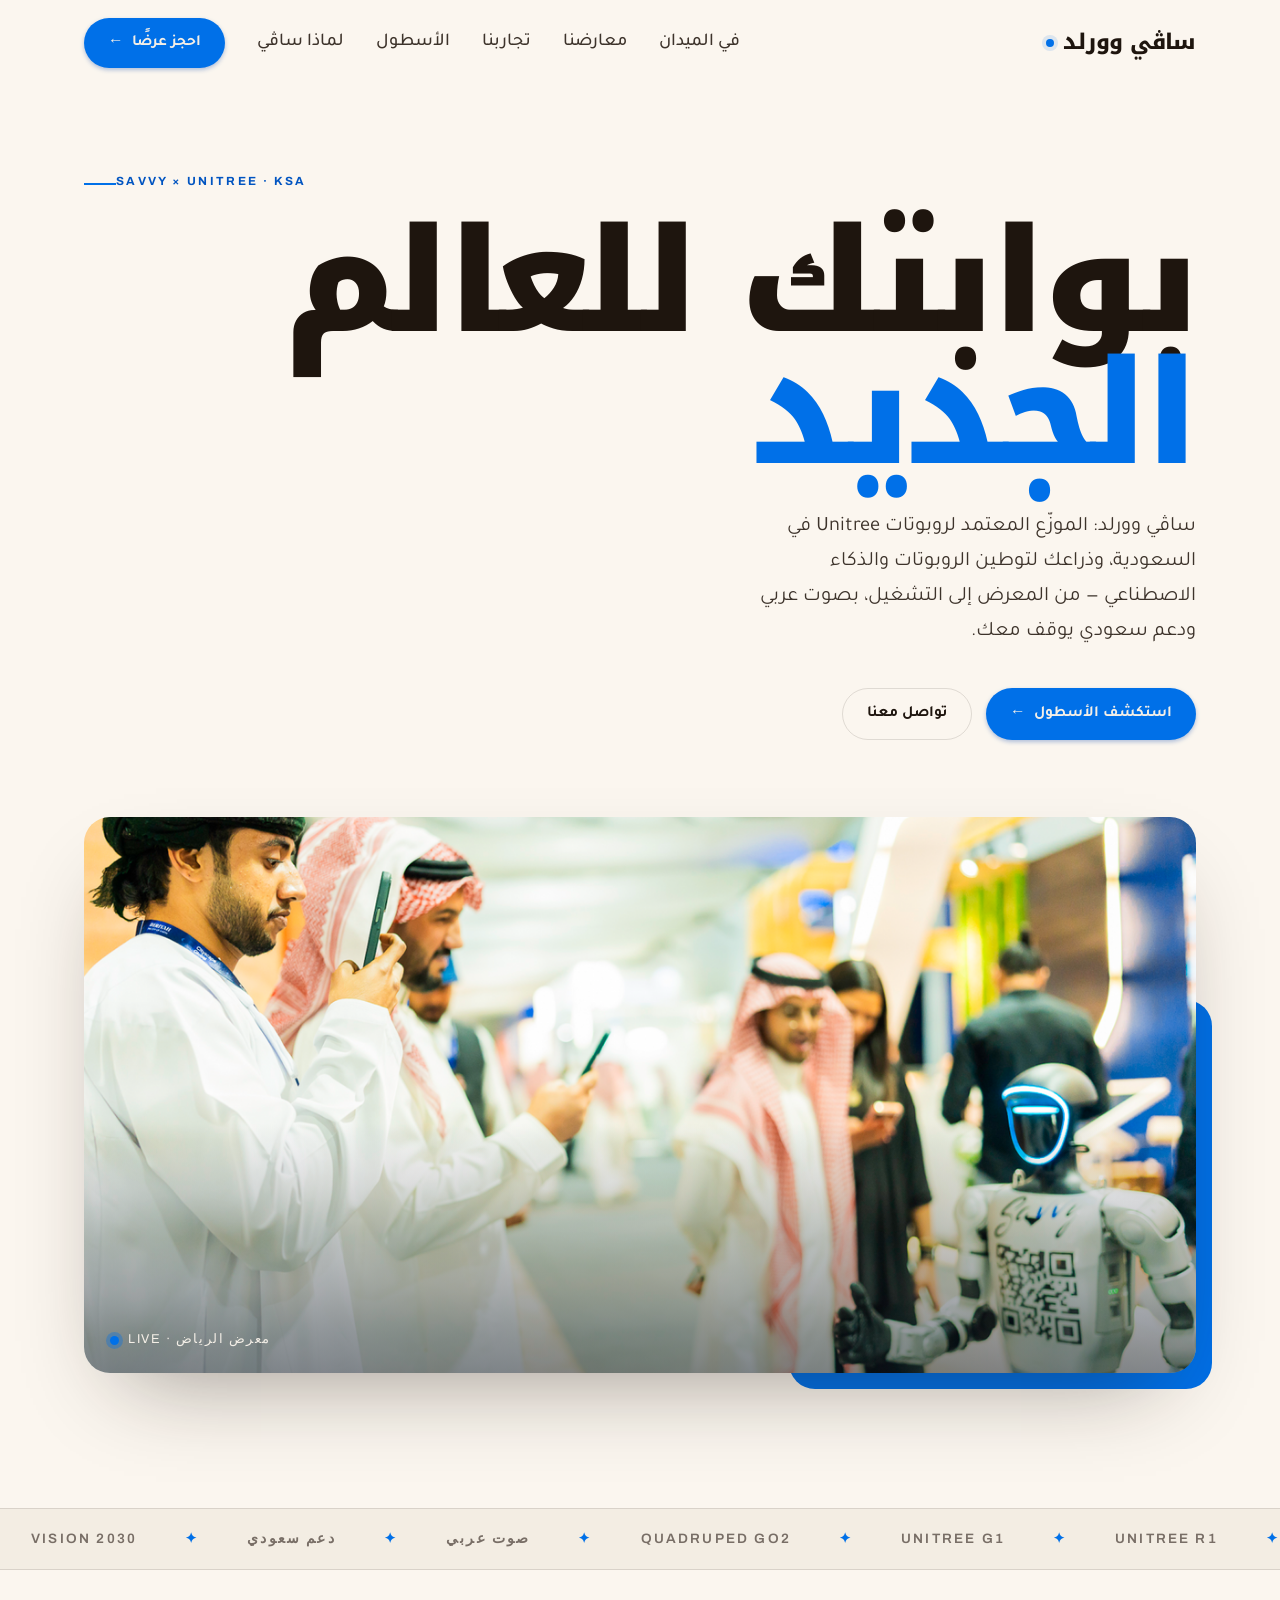
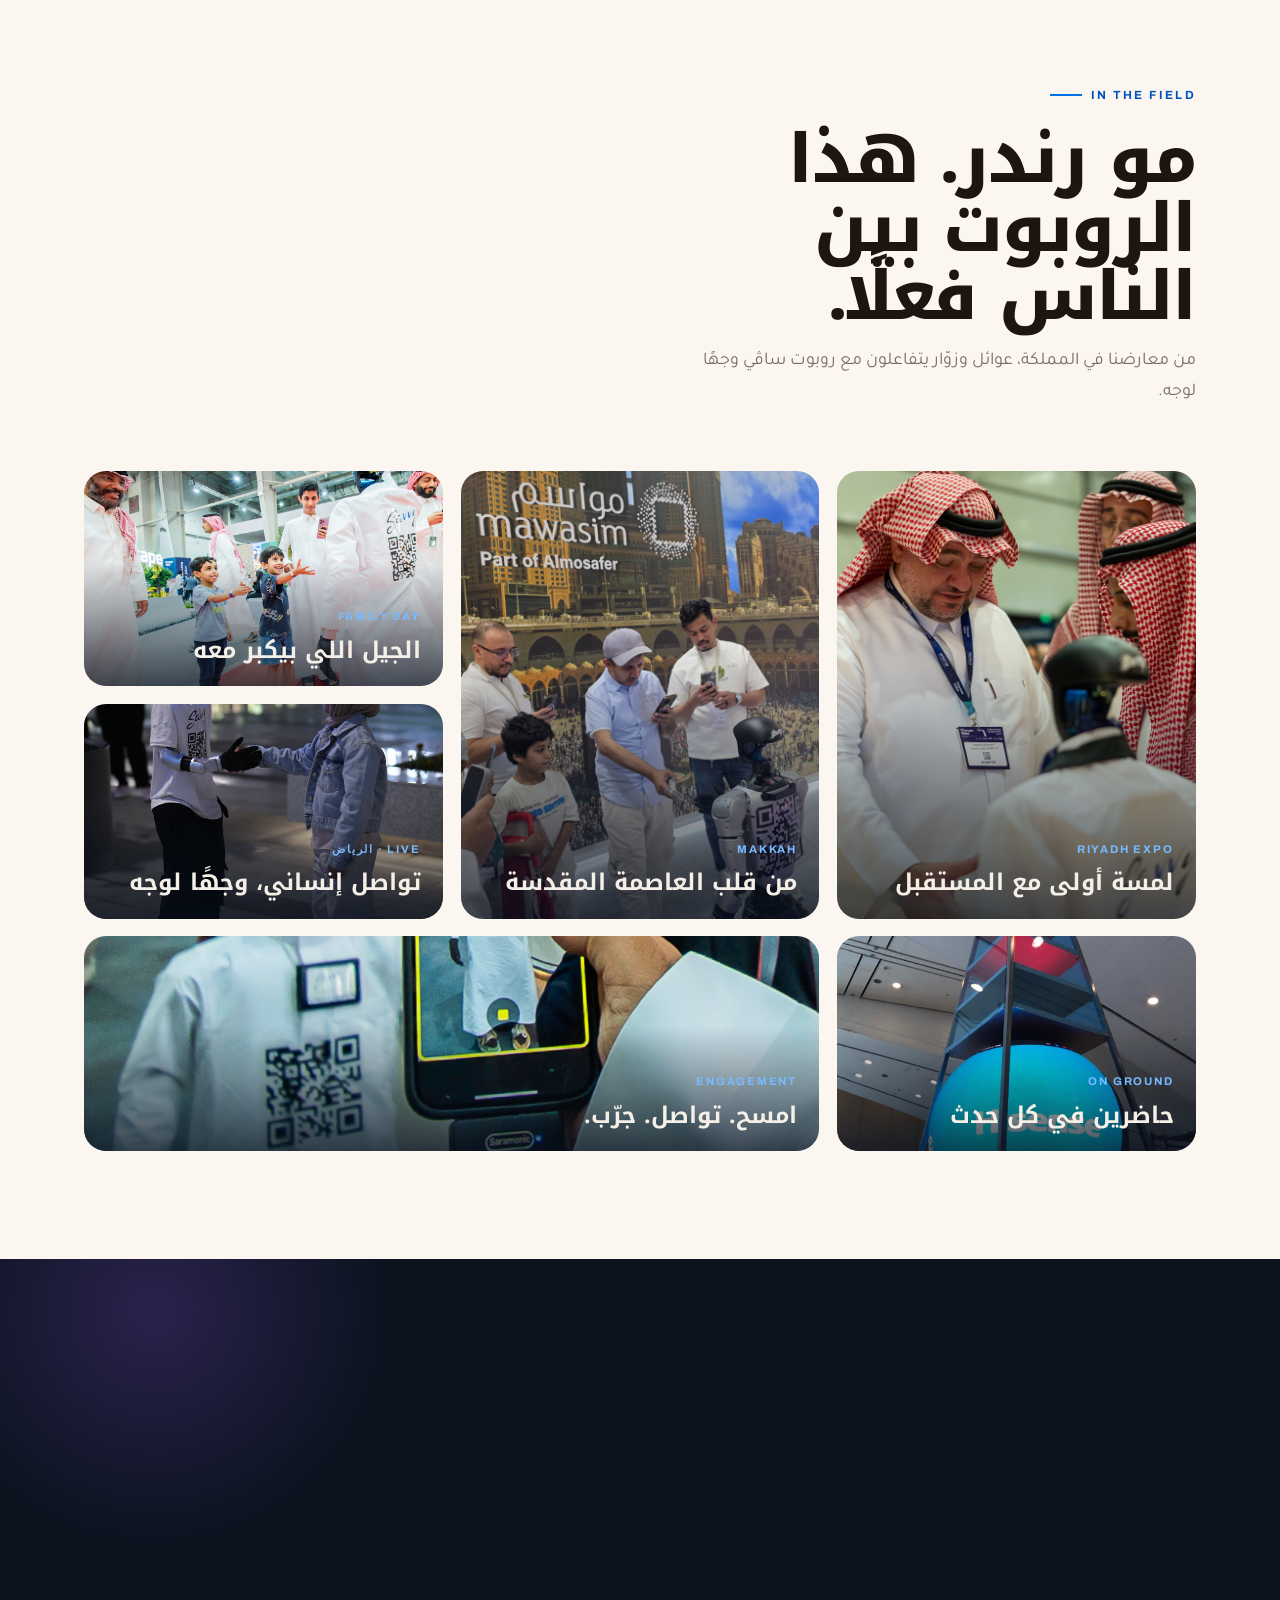
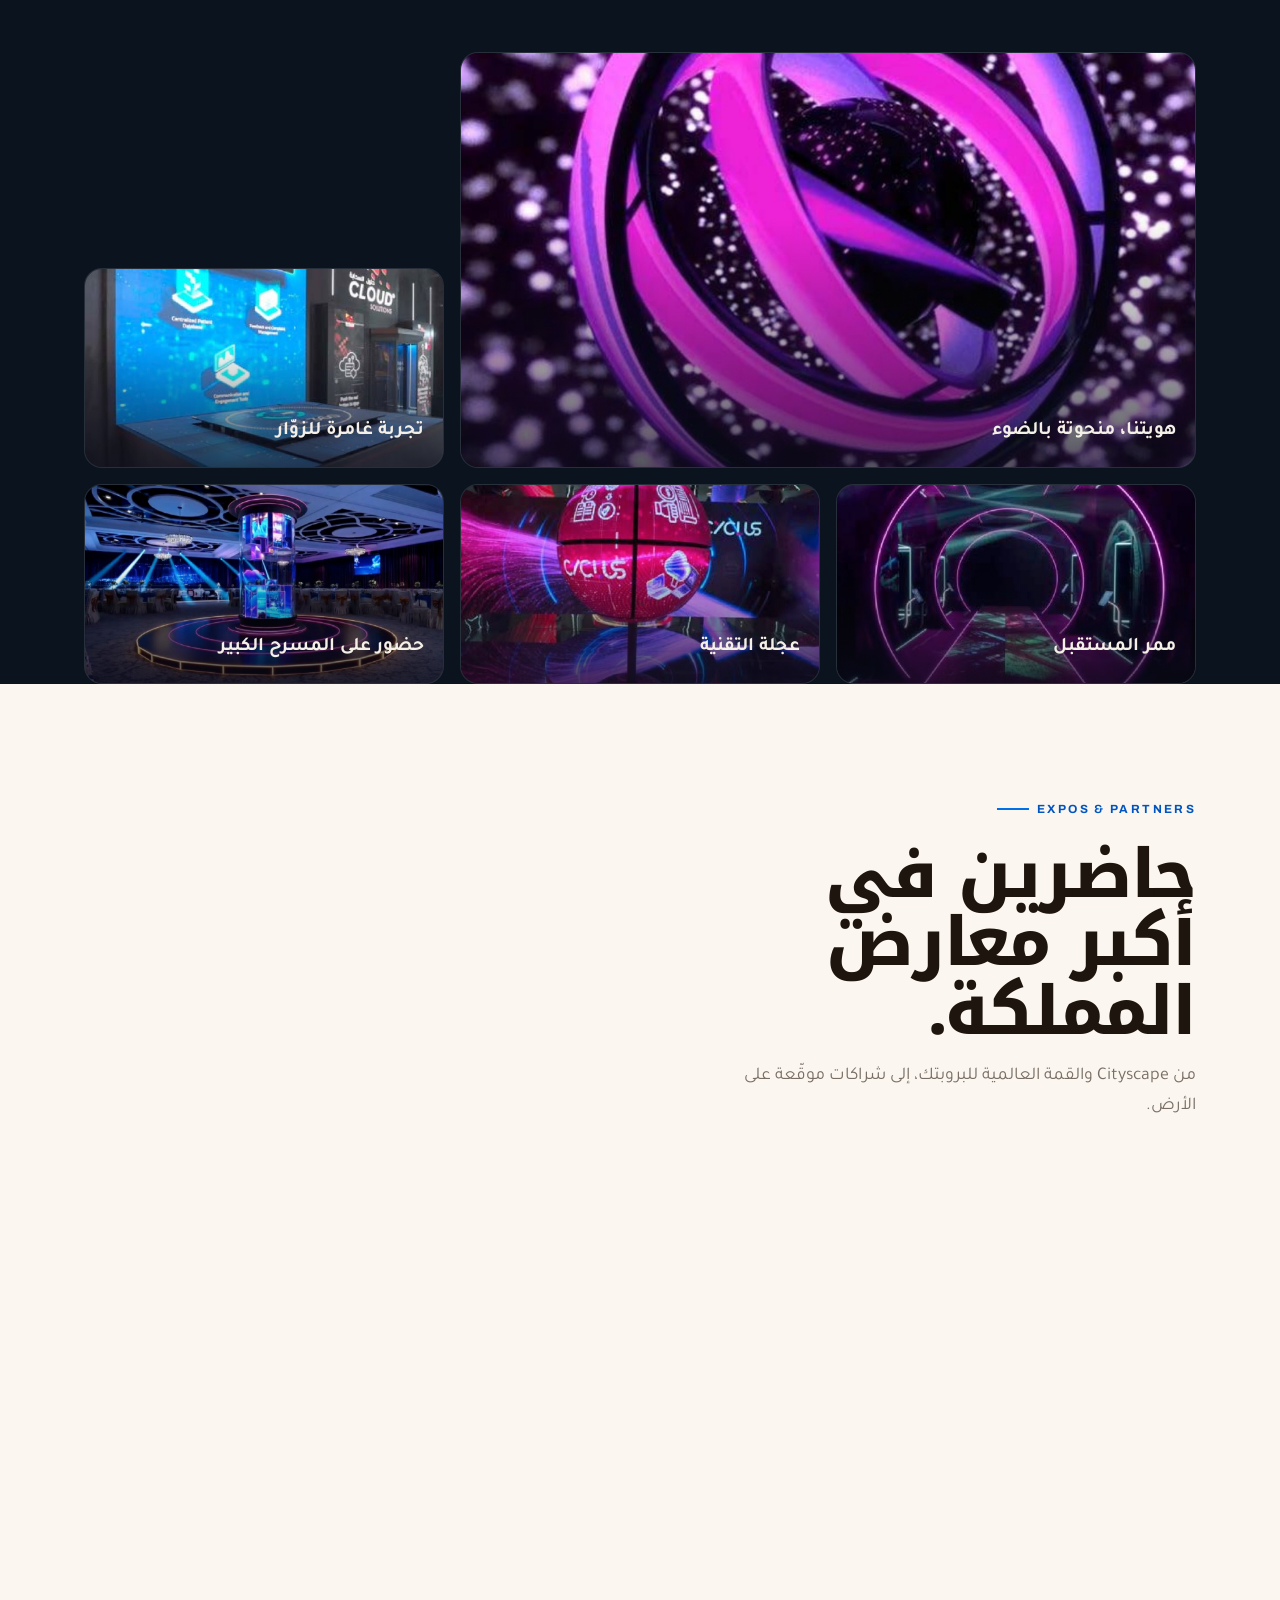
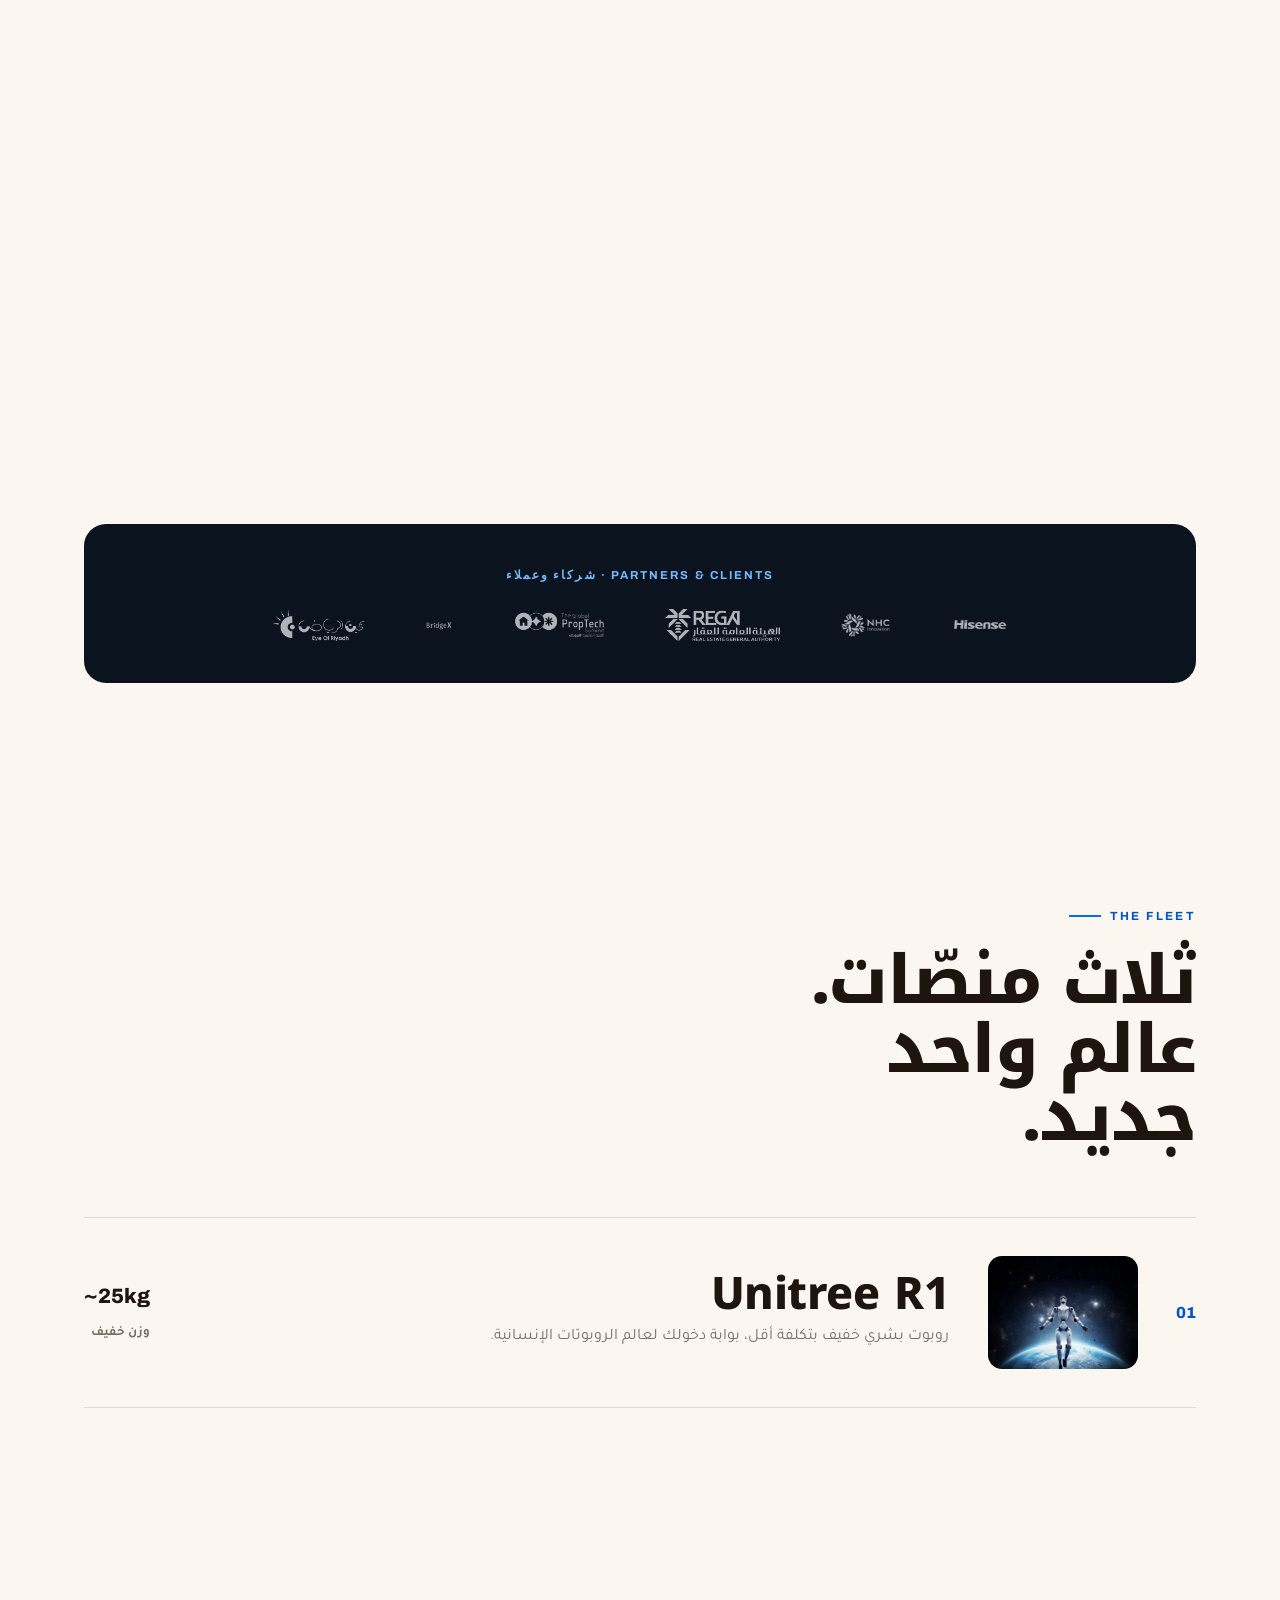
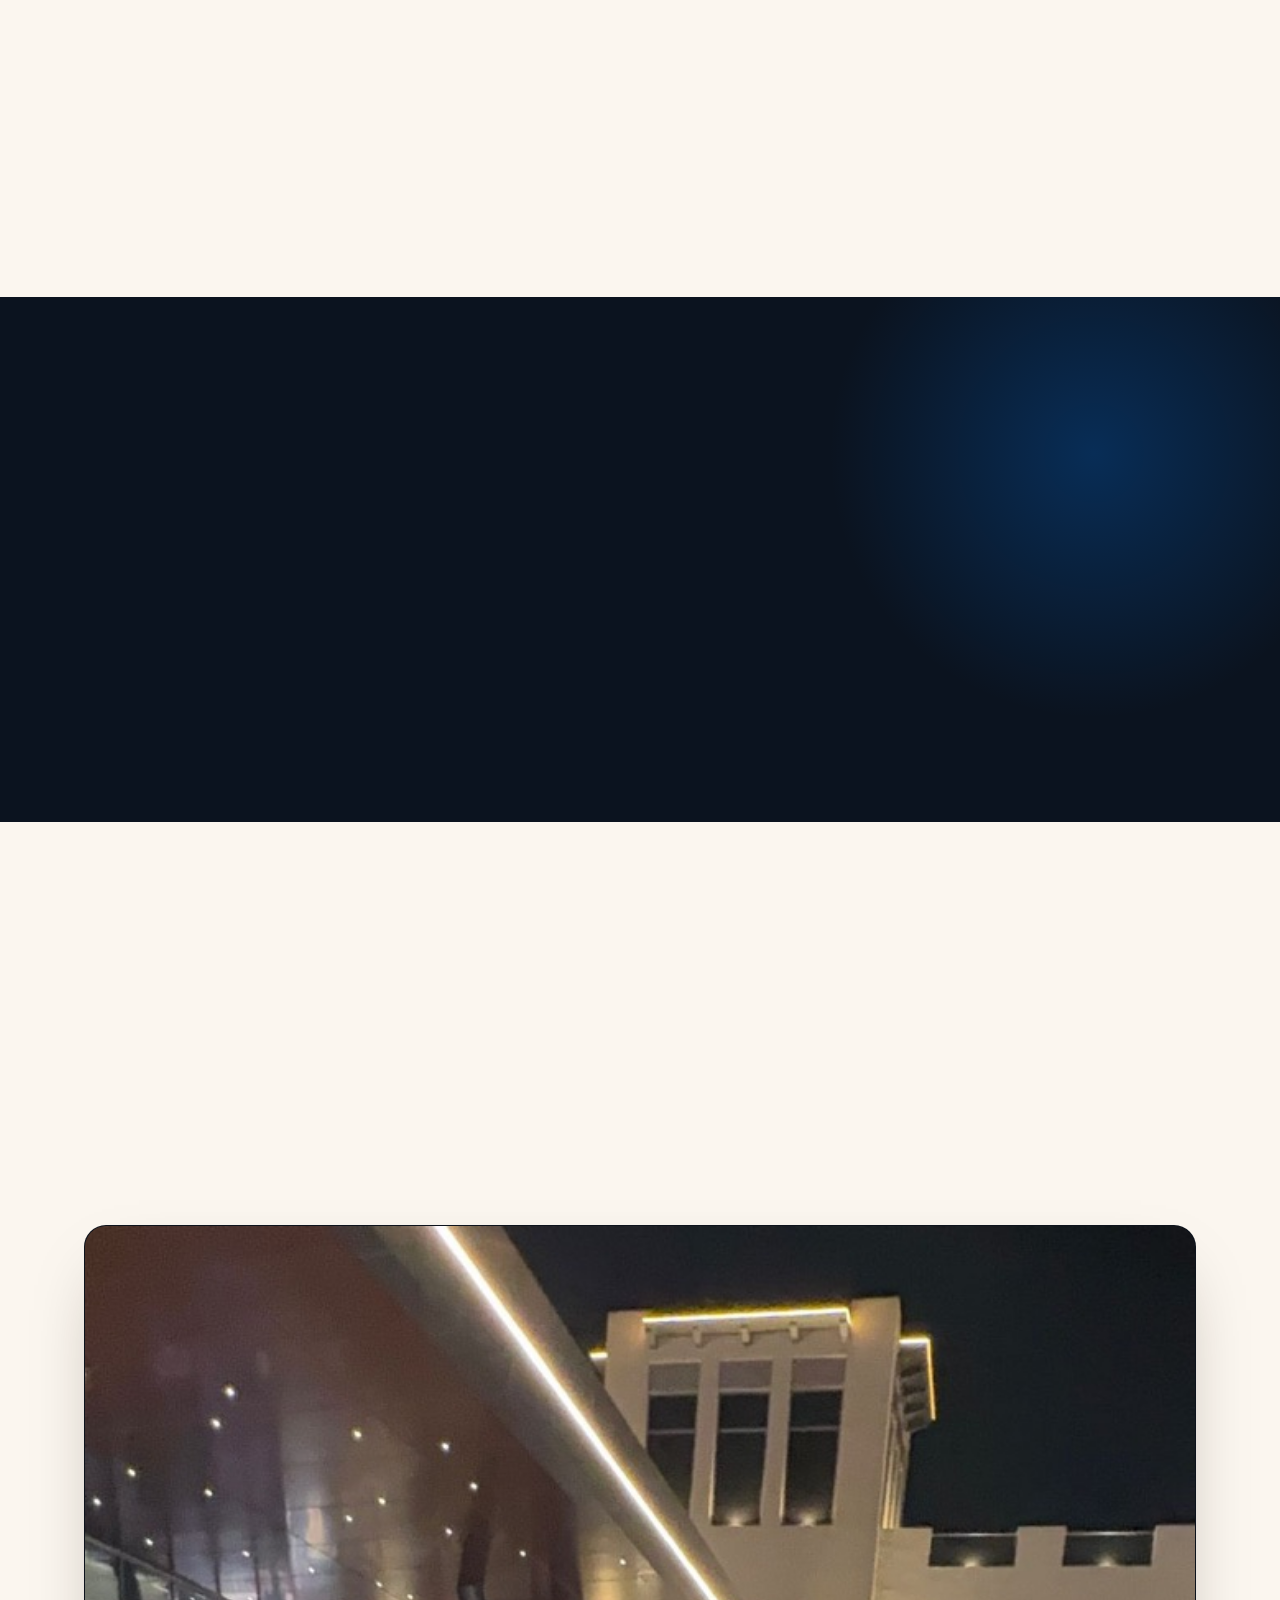
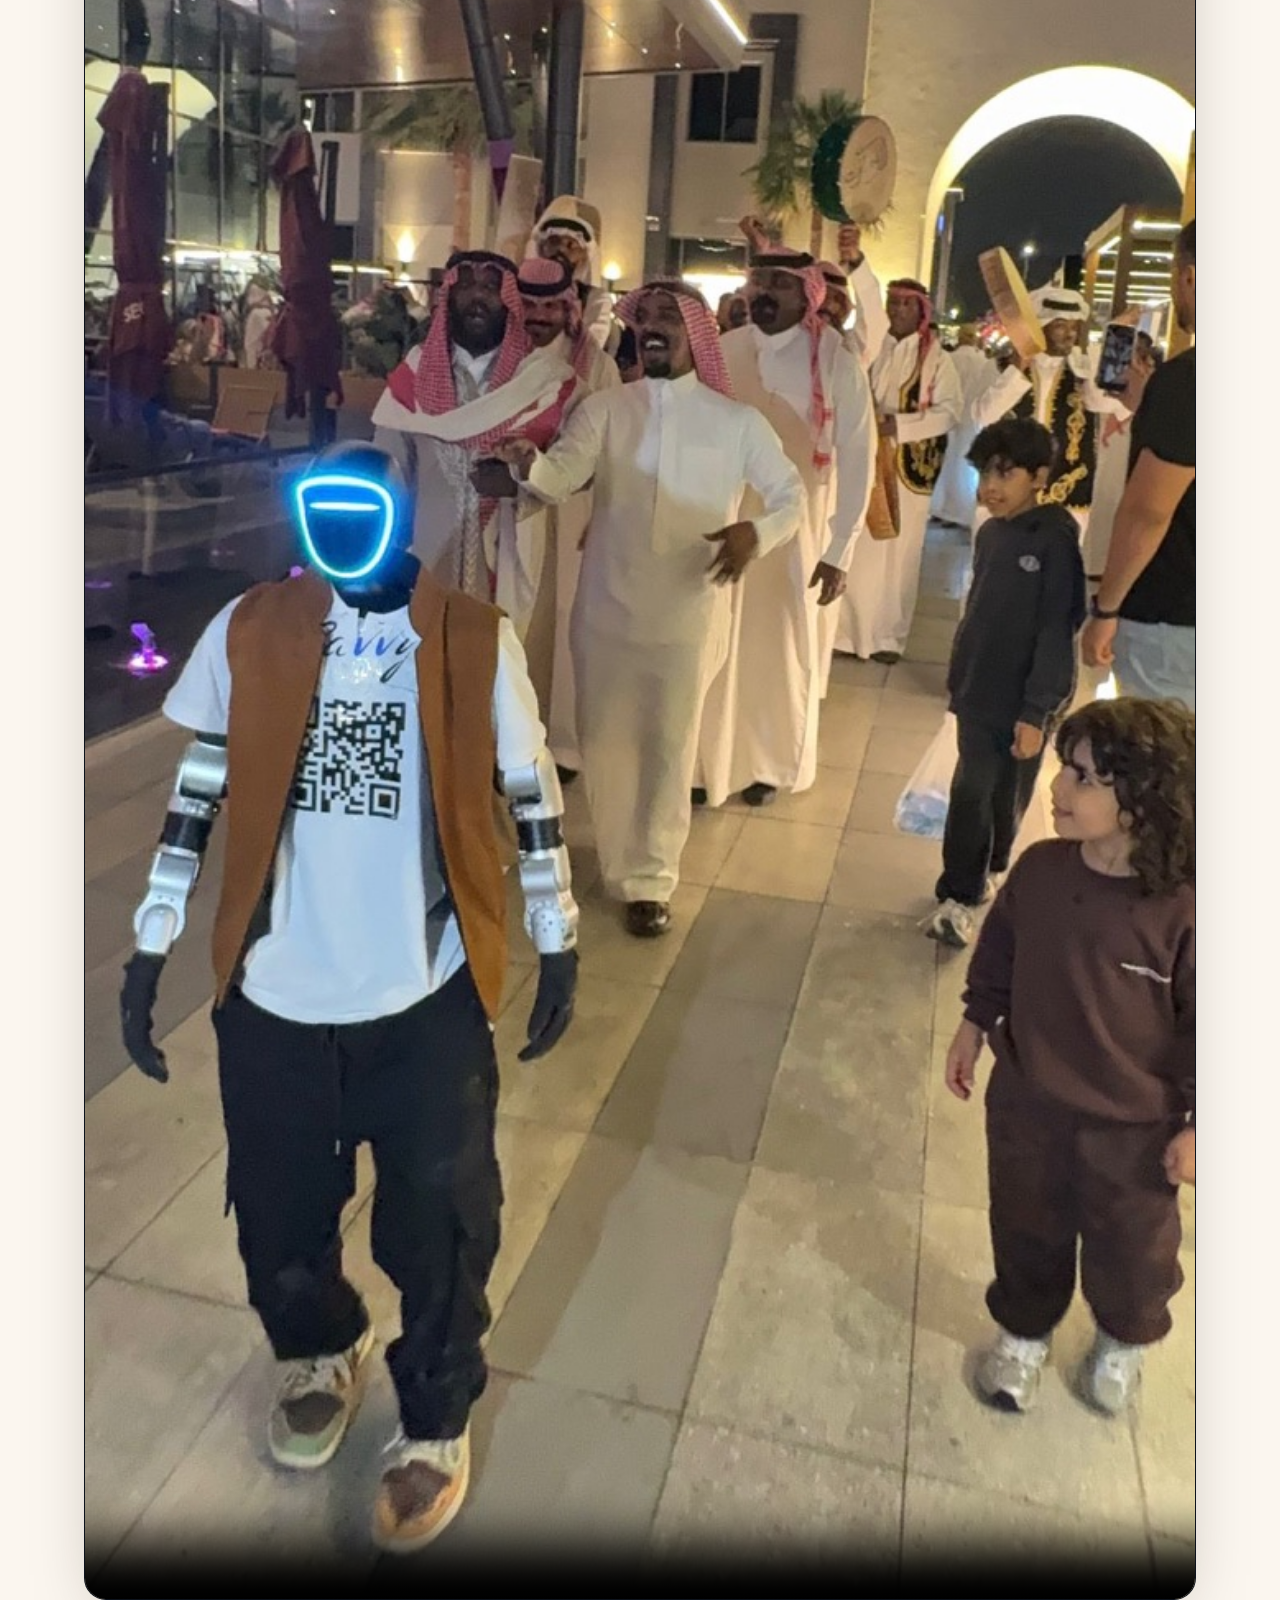
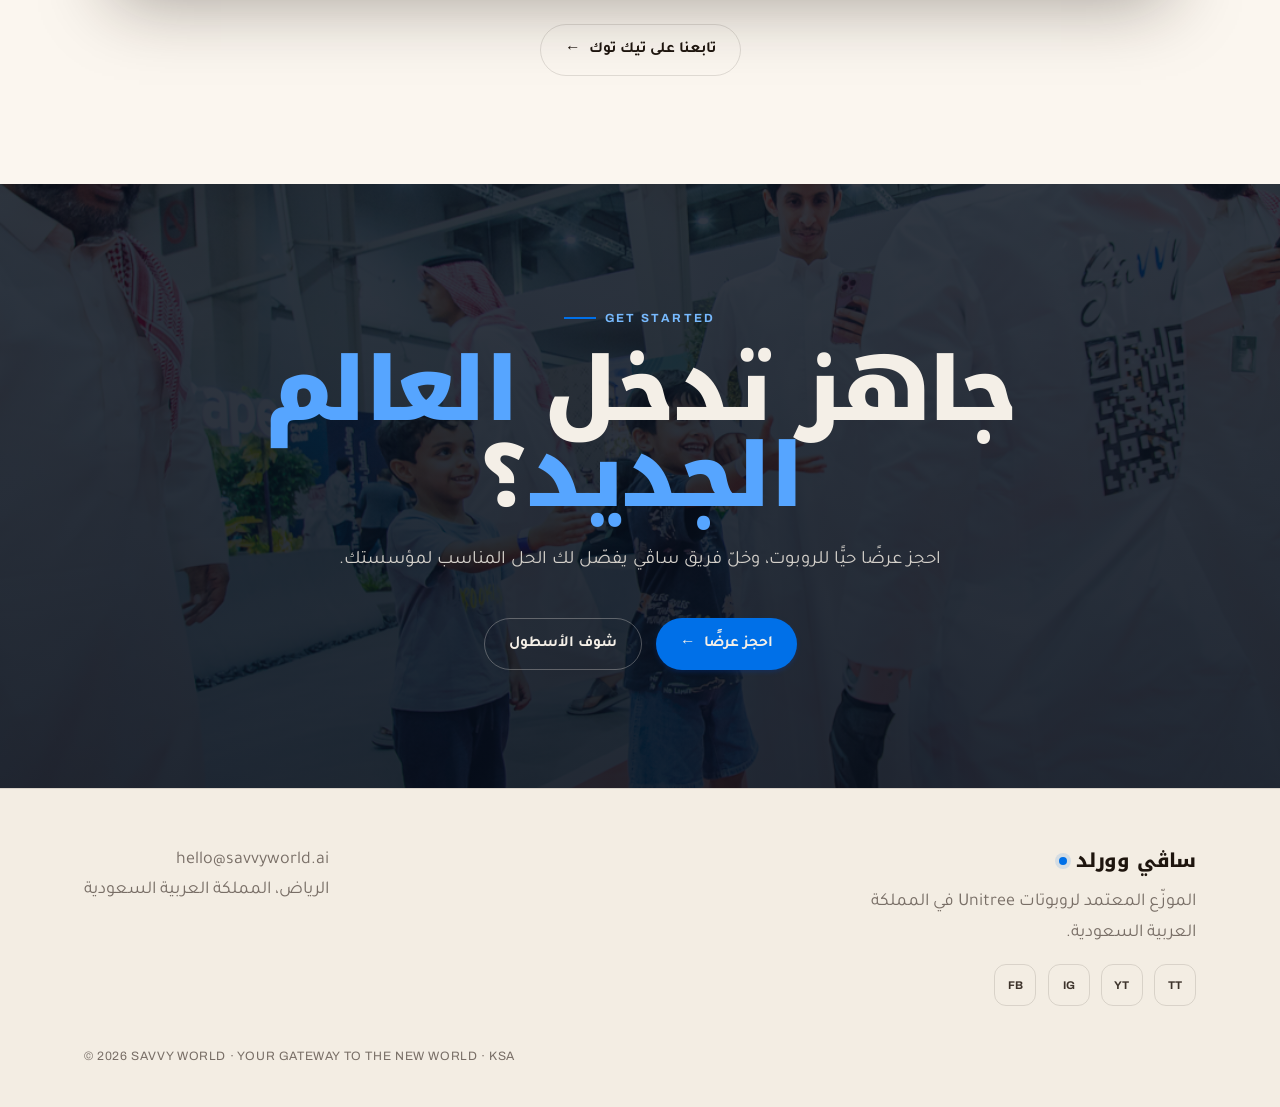
==== index.html @ f01c0e2d "Savvy World — bilingual robotics landing (real KSA event media, partners, promo)" ====
<!DOCTYPE html>
<html lang="ar" dir="rtl">
<head>
<meta charset="UTF-8" />
<meta name="viewport" content="width=device-width, initial-scale=1.0" />
<title>ساڤي وورلد · بوابتك للعالم الجديد</title>
<meta name="description" content="ساڤي وورلد، الموزّع المعتمد لروبوتات Unitree في السعودية. روبوتات وذكاء اصطناعي مسؤول، بدعم محلي سعودي." />
<link rel="preconnect" href="https://fonts.googleapis.com" />
<link rel="preconnect" href="https://fonts.gstatic.com" crossorigin />
<link href="https://fonts.googleapis.com/css2?family=Noto+Kufi+Arabic:wght@400;600;700;800;900&family=Tajawal:wght@300;400;500;700&family=Archivo:wght@500;600;700;800;900&display=swap" rel="stylesheet" />
<style>
  :root {
    /* warm cream canvas, electric-blue accent pulled from the real Savvy robot face + logo */
    --canvas:    oklch(0.975 0.011 80);
    --surface:   oklch(0.948 0.015 80);
    --surface-2: oklch(0.918 0.018 78);
    --ink:       oklch(0.205 0.020 60);
    --charcoal:  oklch(0.330 0.020 60);
    --ash:       oklch(0.545 0.018 62);
    --line:      oklch(0.205 0.020 60 / 0.12);

    --blue:      oklch(0.560 0.205 255);
    --blue-deep: oklch(0.470 0.190 256);
    --blue-soft: oklch(0.560 0.205 255 / 0.12);

    --night:     oklch(0.185 0.028 258);
    --night-2:   oklch(0.235 0.032 258);
    --cream:     oklch(0.955 0.012 80);

    --ease-expo:  cubic-bezier(0.16, 1, 0.3, 1);
    --ease-quart: cubic-bezier(0.25, 1, 0.5, 1);

    --maxw: 1240px;
    --pad: clamp(1.25rem, 5vw, 4.5rem);
  }

  *, *::before, *::after { box-sizing: border-box; margin: 0; padding: 0; }
  html { scroll-behavior: smooth; -webkit-text-size-adjust: 100%; }
  body {
    font-family: "Tajawal", system-ui, sans-serif;
    background: var(--canvas); color: var(--ink);
    line-height: 1.7; font-weight: 400;
    font-size: clamp(1rem, 0.5vw + 0.92rem, 1.13rem);
    overflow-x: hidden; -webkit-font-smoothing: antialiased;
  }
  ::selection { background: var(--blue); color: var(--cream); }
  a { color: inherit; text-decoration: none; }
  img { display: block; max-width: 100%; }
  .wrap { max-width: var(--maxw); margin-inline: auto; padding-inline: var(--pad); }

  h1, h2, h3, h4, .display { font-family: "Noto Kufi Arabic", sans-serif; }

  .kicker {
    font-family: "Archivo", sans-serif; direction: ltr;
    font-size: 0.74rem; font-weight: 700; letter-spacing: 0.2em;
    text-transform: uppercase; color: var(--blue-deep);
    display: inline-flex; align-items: center; gap: 0.7em;
  }
  .kicker::before { content: ""; width: 2rem; height: 2px; background: var(--blue); display: inline-block; }

  /* ---------- NAV ---------- */
  header { position: fixed; inset-block-start: 0; inset-inline: 0; z-index: 60;
    transition: background .4s var(--ease-quart), border-color .4s, backdrop-filter .4s; border-block-end: 1px solid transparent; }
  header.scrolled { background: oklch(0.975 0.011 80 / 0.85); backdrop-filter: blur(16px) saturate(1.5); border-block-end: 1px solid var(--line); }
  nav { max-width: var(--maxw); margin-inline: auto; padding: 1.1rem var(--pad);
    display: flex; align-items: center; justify-content: space-between; gap: 2rem; }
  .brand { display: flex; align-items: center; gap: 0.55rem; font-family: "Noto Kufi Arabic"; font-weight: 800; font-size: 1.35rem; letter-spacing: -0.01em; }
  .brand .dot { width: 0.5rem; height: 0.5rem; border-radius: 50%; background: var(--blue); display: inline-block; box-shadow: 0 0 0 4px var(--blue-soft); }
  .nav-links { display: flex; gap: 2rem; align-items: center; }
  .nav-links a:not(.btn) { font-weight: 500; color: var(--charcoal); position: relative; }
  .nav-links a:not(.btn)::after { content: ""; position: absolute; inset-block-end: -5px; inset-inline-start: 0; width: 100%; height: 2px; background: var(--blue); transform: scaleX(0); transform-origin: inline-end; transition: transform .35s var(--ease-expo); }
  .nav-links a:not(.btn):hover { color: var(--ink); }
  .nav-links a:not(.btn):hover::after { transform: scaleX(1); transform-origin: inline-start; }
  @media (max-width: 780px) { .nav-links a:not(.btn) { display: none; } }

  .btn { font-family: "Tajawal"; font-weight: 700; font-size: 0.97rem; padding: 0.75rem 1.5rem; border-radius: 100px;
    border: none; cursor: pointer; display: inline-flex; align-items: center; gap: 0.5rem;
    transition: transform .3s var(--ease-expo), box-shadow .3s var(--ease-expo), background .3s; will-change: transform; }
  .btn-primary { background: var(--blue); color: var(--cream); box-shadow: 0 2px 4px oklch(0.4 0.19 256 / .3); }
  .btn-primary:hover { transform: translateY(-2px); box-shadow: 0 12px 30px -8px oklch(0.5 0.2 256 / .55); background: var(--blue-deep); }
  .btn-ghost { background: transparent; color: var(--ink); border: 1.5px solid var(--line); }
  .btn-ghost:hover { transform: translateY(-2px); border-color: var(--ink); }
  .btn .arr { transition: transform .3s var(--ease-expo); }
  .btn:hover .arr { transform: translateX(-4px); }

  /* ---------- HERO ---------- */
  .hero { padding-block: clamp(8.5rem, 19vh, 13rem) clamp(2rem, 5vh, 4rem); }
  .hero .ey { display: block; margin-block-end: 1.6rem; }
  h1.display { font-weight: 900; font-size: clamp(3rem, 12vw, 9rem); line-height: 0.92; letter-spacing: -0.03em; color: var(--ink); }
  h1.display .accent { color: var(--blue); }
  .hero .lead { font-size: clamp(1.1rem, 1.6vw, 1.4rem); color: var(--charcoal); max-width: 42ch; margin-block-start: 1.8rem; font-weight: 400; }
  .hero-cta { display: flex; gap: 0.9rem; margin-block-start: 2.4rem; flex-wrap: wrap; }

  /* full-bleed hero photo with bold offset frame */
  .hero-shot { margin-block-start: clamp(2.5rem, 6vw, 5rem); position: relative; }
  .hero-shot .frame { position: relative; border-radius: 26px; overflow: hidden; box-shadow: 0 40px 90px -40px oklch(0.2 0.02 60 / .45); }
  .hero-shot .frame::after { content: ""; position: absolute; inset: 0; background: linear-gradient(to top, oklch(0.18 0.03 258 / .5), transparent 45%); }
  .hero-shot img { width: 100%; aspect-ratio: 16/8; object-fit: cover; }
  .hero-shot .offset { position: absolute; inset-block-end: -16px; inset-inline-start: -16px; width: 38%; height: 70%; background: var(--blue); border-radius: 26px; z-index: -1; }
  .hero-shot .cap { position: absolute; inset-block-end: 1.4rem; inset-inline-start: 1.6rem; color: var(--cream); font-family: "Archivo"; direction: ltr; font-size: 0.8rem; letter-spacing: 0.12em; text-transform: uppercase; z-index: 2; display: flex; align-items: center; gap: .6rem; }
  .hero-shot .cap::before { content: ""; width: 9px; height: 9px; border-radius: 50%; background: var(--blue); box-shadow: 0 0 0 4px oklch(0.56 0.2 255 / .35); }

  /* ---------- MARQUEE ---------- */
  .strip { border-block: 1px solid var(--line); background: var(--surface); padding-block: 1.15rem; overflow: hidden; margin-block-start: clamp(3rem, 7vw, 6rem); }
  .marquee { display: flex; gap: 3rem; white-space: nowrap; width: max-content; animation: slide 30s linear infinite; }
  .marquee span { font-family: "Archivo"; direction: ltr; font-size: 0.85rem; font-weight: 600; letter-spacing: 0.16em; text-transform: uppercase; color: var(--ash); display: inline-flex; align-items: center; gap: 3rem; }
  .marquee span::after { content: "✦"; color: var(--blue); }
  @keyframes slide { to { transform: translateX(50%); } }

  /* ---------- SECTION ---------- */
  section.block { padding-block: clamp(5rem, 12vh, 9rem); }
  .sec-head { max-width: 50ch; margin-block-end: clamp(2.5rem, 5vw, 4.5rem); }
  .sec-head h2 { font-size: clamp(2.2rem, 5.5vw, 4.2rem); font-weight: 800; line-height: 1.02; letter-spacing: -0.02em; margin-block: 1.1rem 0.9rem; }
  .sec-head p { color: var(--ash); font-size: 1.12rem; }

  /* ---------- FIELD GALLERY (real photos, asymmetric) ---------- */
  .gallery { display: grid; grid-template-columns: repeat(3, 1fr); grid-auto-rows: 215px; gap: 1.1rem; }
  @media (max-width: 860px) { .gallery { grid-template-columns: repeat(2, 1fr); } }
  @media (max-width: 520px) { .gallery { grid-template-columns: 1fr; grid-auto-rows: 250px; } }
  .shot { position: relative; border-radius: 22px; overflow: hidden; background: var(--surface-2); }
  .shot img { width: 100%; height: 100%; object-fit: cover; transition: transform .8s var(--ease-expo); }
  .shot:hover img { transform: scale(1.05); }
  .shot::after { content: ""; position: absolute; inset: 0; background: linear-gradient(to top, oklch(0.16 0.03 258 / .74), transparent 58%); }
  .shot .meta { position: absolute; inset-block-end: 0; inset-inline: 0; padding: 1.4rem; z-index: 2; color: var(--cream); }
  .shot .meta .k { font-family: "Archivo"; direction: ltr; font-size: 0.7rem; font-weight: 700; letter-spacing: 0.16em; text-transform: uppercase; color: oklch(0.78 0.14 255); }
  .shot .meta h4 { font-size: clamp(1.1rem, 1.8vw, 1.55rem); font-weight: 700; margin-block-start: 0.3rem; line-height: 1.12; }
  .shot.tall { grid-row: span 2; }
  .shot.wide { grid-column: span 2; }
  @media (max-width: 520px) { .shot.tall { grid-row: span 1; } .shot.wide { grid-column: span 1; } }

  /* ---------- ACTIVATIONS (dark neon band — intentional art direction) ---------- */
  .activations { background: var(--night); color: var(--cream); position: relative; overflow: hidden; }
  .activations::before { content: ""; position: absolute; inset-block-start: -20%; inset-inline-end: -8%; width: 40vw; height: 40vw; border-radius: 50%; background: radial-gradient(circle, oklch(0.56 0.2 300 / .25), transparent 65%); pointer-events: none; }
  .activations .kicker { color: oklch(0.8 0.13 300); }
  .activations .kicker::before { background: oklch(0.8 0.13 300); }
  .activations .sec-head h2 { color: var(--cream); }
  .activations .sec-head p { color: oklch(0.8 0.012 80); }
  .act-grid { display: grid; grid-template-columns: repeat(3, 1fr); grid-auto-rows: 200px; gap: 1rem; }
  @media (max-width: 860px) { .act-grid { grid-template-columns: repeat(2, 1fr); } }
  @media (max-width: 520px) { .act-grid { grid-template-columns: 1fr; grid-auto-rows: 240px; } }
  .act { position: relative; border-radius: 18px; overflow: hidden; background: var(--night-2); border: 1px solid oklch(0.955 0.012 80 / 0.08); }
  .act img { width: 100%; height: 100%; object-fit: cover; transition: transform .8s var(--ease-expo); }
  .act:hover img { transform: scale(1.06); }
  .act::after { content: ""; position: absolute; inset: 0; background: linear-gradient(to top, oklch(0.16 0.03 280 / .7), transparent 60%); }
  .act .cap { position: absolute; inset-block-end: 0; inset-inline: 0; padding: 1.2rem; z-index: 2; color: var(--cream); font-weight: 600; font-size: clamp(0.95rem, 1.5vw, 1.2rem); }
  .act.big { grid-column: span 2; grid-row: span 2; }
  @media (max-width: 520px) { .act.big { grid-column: span 1; grid-row: span 1; } }

  /* ---------- PARTNERS strip ---------- */
  .partners { background: var(--night); border-radius: 22px; padding: clamp(1.6rem,4vw,2.6rem); margin-block-start: 1.6rem; text-align: center; }
  .partners .plabel { font-family: "Archivo"; direction: ltr; font-size: 0.72rem; font-weight: 700; letter-spacing: 0.18em; text-transform: uppercase; color: oklch(0.78 0.14 255); display: block; margin-block-end: 1.5rem; }
  .partners .logos { display: flex; flex-wrap: wrap; align-items: center; justify-content: center; gap: clamp(1.6rem,5vw,3.6rem); }
  .partners img { height: clamp(22px,3.5vw,32px); width: auto; filter: brightness(0) invert(1); opacity: 0.68; transition: opacity .3s var(--ease-expo); }
  .partners img:hover { opacity: 1; }

  /* ---------- VIDEO ---------- */
  .video-wrap { border-radius: 22px; overflow: hidden; border: 1px solid var(--line); box-shadow: 0 30px 70px -30px oklch(0.2 0.02 60 / .4); background: var(--night); }
  .video-wrap video { width: 100%; display: block; }

  /* ---------- PRODUCTS (bold typographic list) ---------- */
  .fleet { display: grid; gap: 0; border-block-start: 1px solid var(--line); }
  .unit { display: grid; grid-template-columns: auto auto 1fr auto; gap: clamp(1rem, 3vw, 2.4rem); align-items: center;
    padding-block: clamp(1.4rem, 3vw, 2.4rem); border-block-end: 1px solid var(--line); transition: transform .4s var(--ease-expo); position: relative; }
  .unit .thumb { width: clamp(76px, 13vw, 150px); aspect-ratio: 4/3; border-radius: 14px; overflow: hidden; background: var(--night-2); }
  .unit .thumb img { width: 100%; height: 100%; object-fit: cover; transition: transform .6s var(--ease-expo); }
  .unit:hover .thumb img { transform: scale(1.07); }
  .unit::before { content: ""; position: absolute; inset-block: 0; inset-inline: 0; background: var(--blue-soft); transform: scaleX(0); transform-origin: inline-start; transition: transform .4s var(--ease-expo); z-index: -1; border-radius: 16px; }
  .unit:hover { transform: translateX(-10px); }
  .unit:hover::before { transform: scaleX(1); }
  .unit .idx { font-family: "Archivo"; direction: ltr; font-weight: 800; font-size: 1rem; color: var(--blue-deep); }
  .unit .name { display: flex; flex-direction: column; }
  .unit .name b { font-family: "Noto Kufi Arabic"; font-weight: 800; font-size: clamp(1.6rem, 4vw, 2.8rem); line-height: 1; letter-spacing: -0.01em; }
  .unit .name span { color: var(--ash); margin-block-start: 0.4rem; font-size: 1rem; }
  .unit .spec { font-family: "Archivo"; direction: ltr; text-align: end; color: var(--charcoal); font-weight: 600; white-space: nowrap; }
  .unit .spec b { display: block; font-size: 1.3rem; color: var(--ink); font-weight: 800; }
  .unit .spec small { font-family: "Tajawal"; color: var(--ash); font-size: 0.82rem; }
  @media (max-width: 680px) { .unit { grid-template-columns: auto auto 1fr; } .unit .spec { display: none; } }

  /* ---------- MISSION (dark band) ---------- */
  .mission { background: var(--night); color: var(--cream); position: relative; overflow: hidden; }
  .mission::before { content: ""; position: absolute; inset-block-start: -25%; inset-inline-start: -8%; width: 45vw; height: 45vw; border-radius: 50%; background: radial-gradient(circle, oklch(0.56 0.2 255 / .28), transparent 65%); pointer-events: none; }
  .mission .kicker { color: oklch(0.78 0.14 255); }
  .mission .kicker::before { background: oklch(0.78 0.14 255); }
  .mission h2 { font-size: clamp(2.2rem, 6vw, 4.4rem); font-weight: 800; line-height: 1.06; letter-spacing: -0.02em; max-width: 22ch; margin-block: 1.2rem 0; }
  .mission h2 em { font-style: normal; color: oklch(0.72 0.17 256); }
  .pillars { display: grid; grid-template-columns: repeat(3, 1fr); gap: 2.5rem; margin-block-start: clamp(3rem, 6vw, 5rem); }
  @media (max-width: 760px) { .pillars { grid-template-columns: 1fr; gap: 2rem; } }
  .pillar { padding-block-start: 1.4rem; border-block-start: 2px solid oklch(0.955 0.012 80 / .2); }
  .pillar .pn { font-family: "Archivo"; direction: ltr; font-weight: 800; font-size: 0.85rem; color: oklch(0.78 0.14 255); }
  .pillar h4 { font-size: 1.45rem; font-weight: 700; margin-block: 0.6rem; }
  .pillar p { color: oklch(0.82 0.01 80); }

  /* ---------- VIDEO (ready for YouTube embed) ---------- */
  .video-shell { position: relative; border-radius: 24px; overflow: hidden; aspect-ratio: 16/9; background: var(--night-2);
    display: grid; place-items: center; text-align: center; color: var(--cream); }
  .video-shell iframe { width: 100%; height: 100%; border: 0; }
  .video-ph { padding: 2rem; }
  .video-ph .play { width: 76px; height: 76px; border-radius: 50%; background: var(--blue); display: grid; place-items: center; margin: 0 auto 1.2rem; box-shadow: 0 0 0 10px oklch(0.56 0.2 255 / .2); }
  .video-ph .play::after { content: ""; border-style: solid; border-width: 13px 0 13px 20px; border-color: transparent transparent transparent var(--cream); transform: translateX(-3px) scaleX(-1); }
  .video-ph small { color: oklch(0.8 0.01 80); font-family: "Archivo"; direction: ltr; letter-spacing: 0.08em; font-size: 0.8rem; }

  /* ---------- CTA (photo bg) ---------- */
  .cta { position: relative; overflow: hidden; color: var(--cream); text-align: center; border-radius: 0; }
  .cta .bg { position: absolute; inset: 0; z-index: 0; }
  .cta .bg img { width: 100%; height: 100%; object-fit: cover; }
  .cta .bg::after { content: ""; position: absolute; inset: 0; background: linear-gradient(oklch(0.16 0.03 258 / .82), oklch(0.16 0.03 258 / .88)); }
  .cta .inner { position: relative; z-index: 2; padding-block: clamp(5rem, 13vh, 9rem); }
  .cta h2 { font-size: clamp(2.4rem, 7vw, 5.5rem); font-weight: 900; line-height: 0.98; letter-spacing: -0.025em; max-width: 16ch; margin-inline: auto; }
  .cta h2 .accent { color: oklch(0.72 0.17 256); }
  .cta p { color: oklch(0.86 0.01 80); margin-block: 1.5rem 2.6rem; font-size: 1.18rem; }
  .cta .hero-cta { justify-content: center; }

  /* ---------- FOOTER ---------- */
  footer { background: var(--surface); border-block-start: 1px solid var(--line); padding-block: 3.5rem 2.5rem; }
  .frow { display: flex; justify-content: space-between; align-items: flex-start; gap: 2rem; flex-wrap: wrap; }
  .social { display: flex; gap: 0.7rem; margin-block-start: 1rem; }
  .social a { width: 42px; height: 42px; border-radius: 12px; border: 1.5px solid var(--line); display: grid; place-items: center; color: var(--charcoal); font-family: "Archivo"; font-weight: 700; font-size: 0.7rem; transition: all .3s var(--ease-expo); }
  .social a:hover { background: var(--blue); color: var(--cream); border-color: var(--blue); transform: translateY(-3px); }
  footer .fnote { font-family: "Archivo"; direction: ltr; font-size: 0.76rem; letter-spacing: 0.05em; color: var(--ash); margin-block-start: 2.5rem; }

  /* ---------- REVEAL ---------- */
  [data-reveal] { opacity: 0; transform: translateY(28px); transition: opacity .85s var(--ease-expo), transform .85s var(--ease-expo); }
  [data-reveal].in { opacity: 1; transform: none; }
  [data-d="1"] { transition-delay: .08s; } [data-d="2"] { transition-delay: .16s; }
  [data-d="3"] { transition-delay: .24s; } [data-d="4"] { transition-delay: .32s; }

  @media (prefers-reduced-motion: reduce) {
    *, *::before, *::after { animation-duration: .001ms !important; animation-iteration-count: 1 !important; transition-duration: .001ms !important; scroll-behavior: auto !important; }
    [data-reveal] { opacity: 1; transform: none; }
  }
</style>
</head>
<body>

<header id="hdr">
  <nav>
    <a class="brand" href="#top">ساڤي وورلد <span class="dot"></span></a>
    <div class="nav-links">
      <a href="#field">في الميدان</a>
      <a href="#events">معارضنا</a>
      <a href="#activations">تجاربنا</a>
      <a href="#fleet">الأسطول</a>
      <a href="#mission">لماذا ساڤي</a>
      <a href="#contact" class="btn btn-primary">احجز عرضًا <span class="arr">←</span></a>
    </div>
  </nav>
</header>

<main id="top">

  <!-- HERO -->
  <section class="hero wrap">
    <span class="kicker ey" data-reveal>Savvy × Unitree · KSA</span>
    <h1 class="display" data-reveal data-d="1">بوابتك للعالم <span class="accent">الجديد</span></h1>
    <p class="lead" data-reveal data-d="2">ساڤي وورلد: الموزّع المعتمد لروبوتات Unitree في السعودية، وذراعك لتوطين الروبوتات والذكاء الاصطناعي — من المعرض إلى التشغيل، بصوت عربي ودعم سعودي يوقف معك.</p>
    <div class="hero-cta" data-reveal data-d="3">
      <a href="#fleet" class="btn btn-primary">استكشف الأسطول <span class="arr">←</span></a>
      <a href="#contact" class="btn btn-ghost">تواصل معنا</a>
    </div>

    <div class="hero-shot" data-reveal data-d="2">
      <div class="offset" aria-hidden="true"></div>
      <div class="frame">
        <img src="assets/savvy-expo-wide.png" alt="زوّار سعوديون بالثوب يتجمّعون حول روبوت ساڤي في معرض تقني بالرياض" />
        <span class="cap">Live · معرض الرياض</span>
      </div>
    </div>
  </section>

  <!-- MARQUEE -->
  <div class="strip" aria-hidden="true">
    <div class="marquee">
      <span>UNITREE R1</span><span>UNITREE G1</span><span>QUADRUPED GO2</span><span>صوت عربي</span><span>دعم سعودي</span><span>VISION 2030</span><span>UNITREE R1</span><span>UNITREE G1</span><span>QUADRUPED GO2</span><span>صوت عربي</span><span>دعم سعودي</span><span>VISION 2030</span>
    </div>
  </div>

  <!-- FIELD GALLERY -->
  <section class="block wrap" id="field">
    <div class="sec-head" data-reveal>
      <span class="kicker">In The Field</span>
      <h2>مو رندر. هذا الروبوت بين الناس فعلًا.</h2>
      <p>من معارضنا في المملكة، عوائل وزوّار يتفاعلون مع روبوت ساڤي وجهًا لوجه.</p>
    </div>

    <div class="gallery">
      <div class="shot tall" data-reveal>
        <img src="assets/savvy-shemagh.png" alt="رجل سعودي بالشماغ الأحمر يفحص روبوت ساڤي عن قرب" />
        <div class="meta"><span class="k">Riyadh Expo</span><h4>لمسة أولى مع المستقبل</h4></div>
      </div>
      <div class="shot tall" data-reveal data-d="1">
        <img src="assets/savvy-makkah.png" alt="روبوت ساڤي يتفاعل مع الزوّار قرب الحرم في مكة المكرمة" />
        <div class="meta"><span class="k">Makkah</span><h4>من قلب العاصمة المقدسة</h4></div>
      </div>
      <div class="shot" data-reveal data-d="2">
        <img src="assets/savvy-kids.png" alt="أطفال سعوديون يتفاعلون بحماس مع روبوت ساڤي بحضور عوائلهم" />
        <div class="meta"><span class="k">Family Day</span><h4>الجيل اللي بيكبر معه</h4></div>
      </div>
      <div class="shot" data-reveal data-d="3">
        <img src="assets/savvy-night.png" alt="زائرة تصافح روبوت ساڤي مساءً عند نافورة في فعالية" />
        <div class="meta"><span class="k">Live · الرياض</span><h4>تواصل إنساني، وجهًا لوجه</h4></div>
      </div>
      <div class="shot" data-reveal>
        <img src="assets/savvy-venue.png" alt="جناح ساڤي بجانب شاشة عملاقة في معرض تقني" />
        <div class="meta"><span class="k">On Ground</span><h4>حاضرين في كل حدث</h4></div>
      </div>
      <div class="shot wide" data-reveal data-d="1">
        <img src="assets/savvy-qr.png" alt="زائرة تصوّر روبوت ساڤي بجوالها عبر رمز QR على جسم الروبوت" />
        <div class="meta"><span class="k">Engagement</span><h4>امسح. تواصل. جرّب.</h4></div>
      </div>
    </div>
  </section>

  <!-- ACTIVATIONS -->
  <section class="activations" id="activations">
    <div class="block wrap">
      <div class="sec-head" data-reveal>
        <span class="kicker">Live Activations</span>
        <h2>نصمّم التجربة، مو بس نعرض المنتج.</h2>
        <p>أجنحة ومنصّات غامرة تخلّي التقنية تنبض أمام الزوّار في أكبر معارض المملكة.</p>
      </div>
      <div class="act-grid">
        <div class="act big" data-reveal><img src="assets/act-atom.jpg" alt="مجسّم نيون لشعار ساڤي على شكل ذرّة في جناح بطابع فضائي" /><span class="cap">هويتنا، منحوتة بالضوء</span></div>
        <div class="act" data-reveal data-d="1"><img src="assets/act-kiosk.jpg" alt="كشك تفاعلي مضيء بشكل مكعّب في معرض سعودي" /><span class="cap">كشك التدقيق التفاعلي</span></div>
        <div class="act" data-reveal data-d="2"><img src="assets/act-immersive.jpg" alt="زائرتان سعوديتان في جناح غامر بشاشات ثلاثية الأبعاد" /><span class="cap">تجربة غامرة للزوّار</span></div>
        <div class="act" data-reveal data-d="1"><img src="assets/act-tunnel.jpg" alt="ممر نيون غامر يقود زوّار المعرض" /><span class="cap">ممر المستقبل</span></div>
        <div class="act" data-reveal data-d="2"><img src="assets/act-sphere.jpg" alt="كرة LED كروية تعرض رموز خدمات ساڤي" /><span class="cap">عجلة التقنية</span></div>
        <div class="act" data-reveal data-d="3"><img src="assets/act-gala.jpg" alt="منصّة عرض مركزية مضيئة في قاعة فعالية كبرى" /><span class="cap">حضور على المسرح الكبير</span></div>
      </div>
    </div>
  </section>

  <!-- EVENTS & PARTNERS -->
  <section class="block wrap" id="events">
    <div class="sec-head" data-reveal>
      <span class="kicker">Expos &amp; Partners</span>
      <h2>حاضرين في أكبر معارض المملكة.</h2>
      <p>من Cityscape والقمة العالمية للبروبتك، إلى شراكات موقّعة على الأرض.</p>
    </div>
    <div class="gallery evgrid">
      <div class="shot" data-reveal><img src="assets/ev-interview.jpg" alt="روبوت ساڤي في مقابلة صحفية بمايكروفون" /><div class="meta"><span class="k">Media</span><h4>الروبوت في الأخبار</h4></div></div>
      <div class="shot" data-reveal data-d="1"><img src="assets/ev-signing.jpg" alt="حفل توقيع شراكة بين إنكيوب والخزامى بحضور تنفيذيين سعوديين" /><div class="meta"><span class="k">Partnership</span><h4>شراكات موقّعة</h4></div></div>
      <div class="shot" data-reveal data-d="2"><img src="assets/ev-makkah2.jpg" alt="روبوت ساڤي قرب خلفية مكة مع أطفال وزوّار" /><div class="meta"><span class="k">Mawasim</span><h4>قرب الحرم</h4></div></div>
      <div class="shot" data-reveal data-d="3"><img src="assets/ev-robotnight.jpg" alt="روبوت ساڤي وسط جمهور سعودي مساءً" /><div class="meta"><span class="k">Live</span><h4>وسط الزحمة</h4></div></div>
      <div class="shot" data-reveal><img src="assets/ev-crowd.jpg" alt="زوّار يصوّرون روبوت ساڤي بجوالاتهم" /><div class="meta"><span class="k">Engagement</span><h4>الكل يصوّر</h4></div></div>
      <div class="shot" data-reveal data-d="1"><img src="assets/ev-tour.jpg" alt="مسؤولون سعوديون يتجولون في جناح إنكيوب" /><div class="meta"><span class="k">VIP Tour</span><h4>جولة المسؤولين</h4></div></div>
      <div class="shot" data-reveal data-d="2"><img src="assets/ev-kiosk.jpg" alt="كشك سكني من Hisense وNHC مع زوّار" /><div class="meta"><span class="k">NHC × Hisense</span><h4>تجربة سكني</h4></div></div>
      <div class="shot" data-reveal data-d="3"><img src="assets/ev-gaming.jpg" alt="جناح Samsung وإنكيوب وزوّار يلعبون" /><div class="meta"><span class="k">Samsung × Incube</span><h4>جناح يجمع الناس</h4></div></div>
      <div class="shot" data-reveal><img src="assets/ev-vip.jpg" alt="جولة كبار الشخصيات في معرض ساڤي" /><div class="meta"><span class="k">Delegation</span><h4>وفود رسمية</h4></div></div>
      <div class="shot" data-reveal data-d="1"><img src="assets/ev-pillar.jpg" alt="عمود LED بنفسجي في فعالية ساڤي" /><div class="meta"><span class="k">Activation</span><h4>عمود الضوء</h4></div></div>
      <div class="shot" data-reveal data-d="2"><img src="assets/ev-cityscape.jpg" alt="مدخل معرض Cityscape بشاشة LED عملاقة" /><div class="meta"><span class="k">Cityscape</span><h4>أكبر المنصات</h4></div></div>
      <div class="shot" data-reveal data-d="3"><img src="assets/ev-summit.jpg" alt="القمة العالمية للبروبتك أمام برج الفيصلية" /><div class="meta"><span class="k">PropTech</span><h4>القمة العالمية</h4></div></div>
    </div>

    <div class="partners" data-reveal>
      <span class="plabel">شركاء وعملاء · Partners &amp; Clients</span>
      <div class="logos">
        <img src="assets/brand/p-hisense.png" alt="Hisense" />
        <img src="assets/brand/p-nhc.png" alt="NHC" />
        <img src="assets/brand/p-rega.png" alt="REGA" />
        <img src="assets/brand/p-proptech.png" alt="Proptech" />
        <img src="assets/brand/p-incube-samsung.png" alt="Samsung Incube" />
        <img src="assets/brand/p-eor.png" alt="Eyes of Riyadh" />
      </div>
    </div>
  </section>

  <!-- FLEET -->
  <section class="block wrap" id="fleet">
    <div class="sec-head" data-reveal>
      <span class="kicker">The Fleet</span>
      <h2>ثلاث منصّات. عالم واحد جديد.</h2>
    </div>
    <div class="fleet">
      <div class="unit" data-reveal>
        <span class="idx">01</span>
        <div class="thumb"><img src="assets/unit-r1.jpg" alt="روبوت Unitree البشري الخفيف R1" /></div>
        <div class="name"><b>Unitree R1</b><span>روبوت بشري خفيف بتكلفة أقل، بوابة دخولك لعالم الروبوتات الإنسانية.</span></div>
        <div class="spec"><b>~25kg</b><small>وزن خفيف</small></div>
      </div>
      <div class="unit" data-reveal data-d="1">
        <span class="idx">02</span>
        <div class="thumb"><img src="assets/unit-g1.jpg" alt="روبوت Unitree G1 البشري الفضي في بيئة عمل" /></div>
        <div class="name"><b>Unitree G1</b><span>المنصّة المتقدّمة للأبحاث والعروض التفاعلية والصوت العربي.</span></div>
        <div class="spec"><b>43</b><small>درجة حرية</small></div>
      </div>
      <div class="unit" data-reveal data-d="2">
        <span class="idx">03</span>
        <div class="thumb"><img src="assets/unit-go2.jpg" alt="روبوت Unitree Go2 الرباعي يركض على تضاريس صخرية" /></div>
        <div class="name"><b>Unitree Go2</b><span>منصّة رباعية رشيقة للتفتيش والاستكشاف في البيئات الصعبة.</span></div>
        <div class="spec"><b>5m/s</b><small>سرعة قصوى</small></div>
      </div>
    </div>
  </section>

  <!-- MISSION -->
  <section class="mission" id="mission">
    <div class="block wrap">
      <span class="kicker" data-reveal>Why Savvy</span>
      <h2 data-reveal data-d="1">مو بس نبيع روبوتات. نبني <em>الجسر</em> بين التقنية والسوق السعودي.</h2>
      <div class="pillars">
        <div class="pillar" data-reveal data-d="1"><span class="pn">01</span><h4>دعم محلي حقيقي</h4><p>تركيب وتدريب وصيانة من فريق سعودي يفهم احتياجك، مو خط دعم في توقيت آخر.</p></div>
        <div class="pillar" data-reveal data-d="2"><span class="pn">02</span><h4>ذكاء اصطناعي مسؤول</h4><p>نماذج عربية تتكلّم لهجتك وتحترم قيمك، مبنية للسوق المحلي من الأساس.</p></div>
        <div class="pillar" data-reveal data-d="3"><span class="pn">03</span><h4>شريك رؤية 2030</h4><p>نوطّن أحدث تقنيّات العالم ونحوّلها لحلول تشتغل على أرض المملكة.</p></div>
      </div>
    </div>
  </section>

  <!-- VIDEO — official promo -->
  <section class="block wrap" id="video">
    <div class="sec-head" data-reveal>
      <span class="kicker">Watch</span>
      <h2>شوف ساڤي يتحرّك.</h2>
      <p>برومو ساڤي وورلد الرسمي — التقنية، الروبوت، والطاقة في فيديو واحد.</p>
    </div>
    <div class="video-wrap" data-reveal data-d="1">
      <video src="assets/savvy-promo.mp4" controls playsinline preload="metadata" poster="assets/ev-robotnight.jpg"></video>
    </div>
    <p style="text-align:center;margin-block-start:1.5rem;">
      <a href="https://www.tiktok.com/@mr.savvy_saudi" target="_blank" rel="noopener" class="btn btn-ghost">تابعنا على تيك توك <span class="arr">←</span></a>
    </p>
  </section>

  <!-- CTA -->
  <section class="cta" id="contact">
    <div class="bg" aria-hidden="true"><img src="assets/savvy-kids.png" alt="" /></div>
    <div class="inner wrap">
      <span class="kicker" data-reveal style="justify-content:center;color:oklch(0.78 0.14 255);">Get Started</span>
      <h2 data-reveal data-d="1" style="margin-block-start:1rem;">جاهز تدخل <span class="accent">العالم الجديد</span>؟</h2>
      <p data-reveal data-d="2">احجز عرضًا حيًّا للروبوت، وخلّ فريق ساڤي يفصّل لك الحل المناسب لمؤسستك.</p>
      <div class="hero-cta" data-reveal data-d="3">
        <a href="mailto:hello@savvyworld.ai" class="btn btn-primary">احجز عرضًا <span class="arr">←</span></a>
        <a href="#fleet" class="btn btn-ghost" style="color:var(--cream);border-color:oklch(0.955 0.012 80 / .3);">شوف الأسطول</a>
      </div>
    </div>
  </section>

</main>

<footer>
  <div class="wrap">
    <div class="frow">
      <div>
        <span class="brand" style="font-size:1.2rem;">ساڤي وورلد <span class="dot"></span></span>
        <p style="color:var(--ash);margin-block-start:0.6rem;max-width:34ch;">الموزّع المعتمد لروبوتات Unitree في المملكة العربية السعودية.</p>
        <!-- روابط السوشال — بانتظار الهاندلز -->
        <div class="social">
          <a href="https://www.tiktok.com/@mr.savvy_saudi" target="_blank" rel="noopener" title="TikTok @mr.savvy_saudi">TT</a>
          <a href="#" title="YouTube — أرسل الرابط">YT</a>
          <a href="#" title="Instagram — أرسل الرابط">IG</a>
          <a href="#" title="Facebook — أرسل الرابط">FB</a>
        </div>
      </div>
      <div style="color:var(--ash);">
        <p>hello@savvyworld.ai</p>
        <p>الرياض، المملكة العربية السعودية</p>
      </div>
    </div>
    <p class="fnote">© 2026 SAVVY WORLD · YOUR GATEWAY TO THE NEW WORLD · KSA</p>
  </div>
</footer>

<script>
  const hdr = document.getElementById('hdr');
  const onScroll = () => hdr.classList.toggle('scrolled', window.scrollY > 24);
  window.addEventListener('scroll', onScroll, { passive: true }); onScroll();

  const reduce = window.matchMedia('(prefers-reduced-motion: reduce)').matches;
  if (!reduce) {
    const io = new IntersectionObserver((entries) => {
      entries.forEach((e) => { if (e.isIntersecting) { e.target.classList.add('in'); io.unobserve(e.target); } });
    }, { threshold: 0.12, rootMargin: '0px 0px -8% 0px' });
    document.querySelectorAll('[data-reveal]').forEach((el) => io.observe(el));
  } else {
    document.querySelectorAll('[data-reveal]').forEach((el) => el.classList.add('in'));
  }
</script>
</body>
</html>
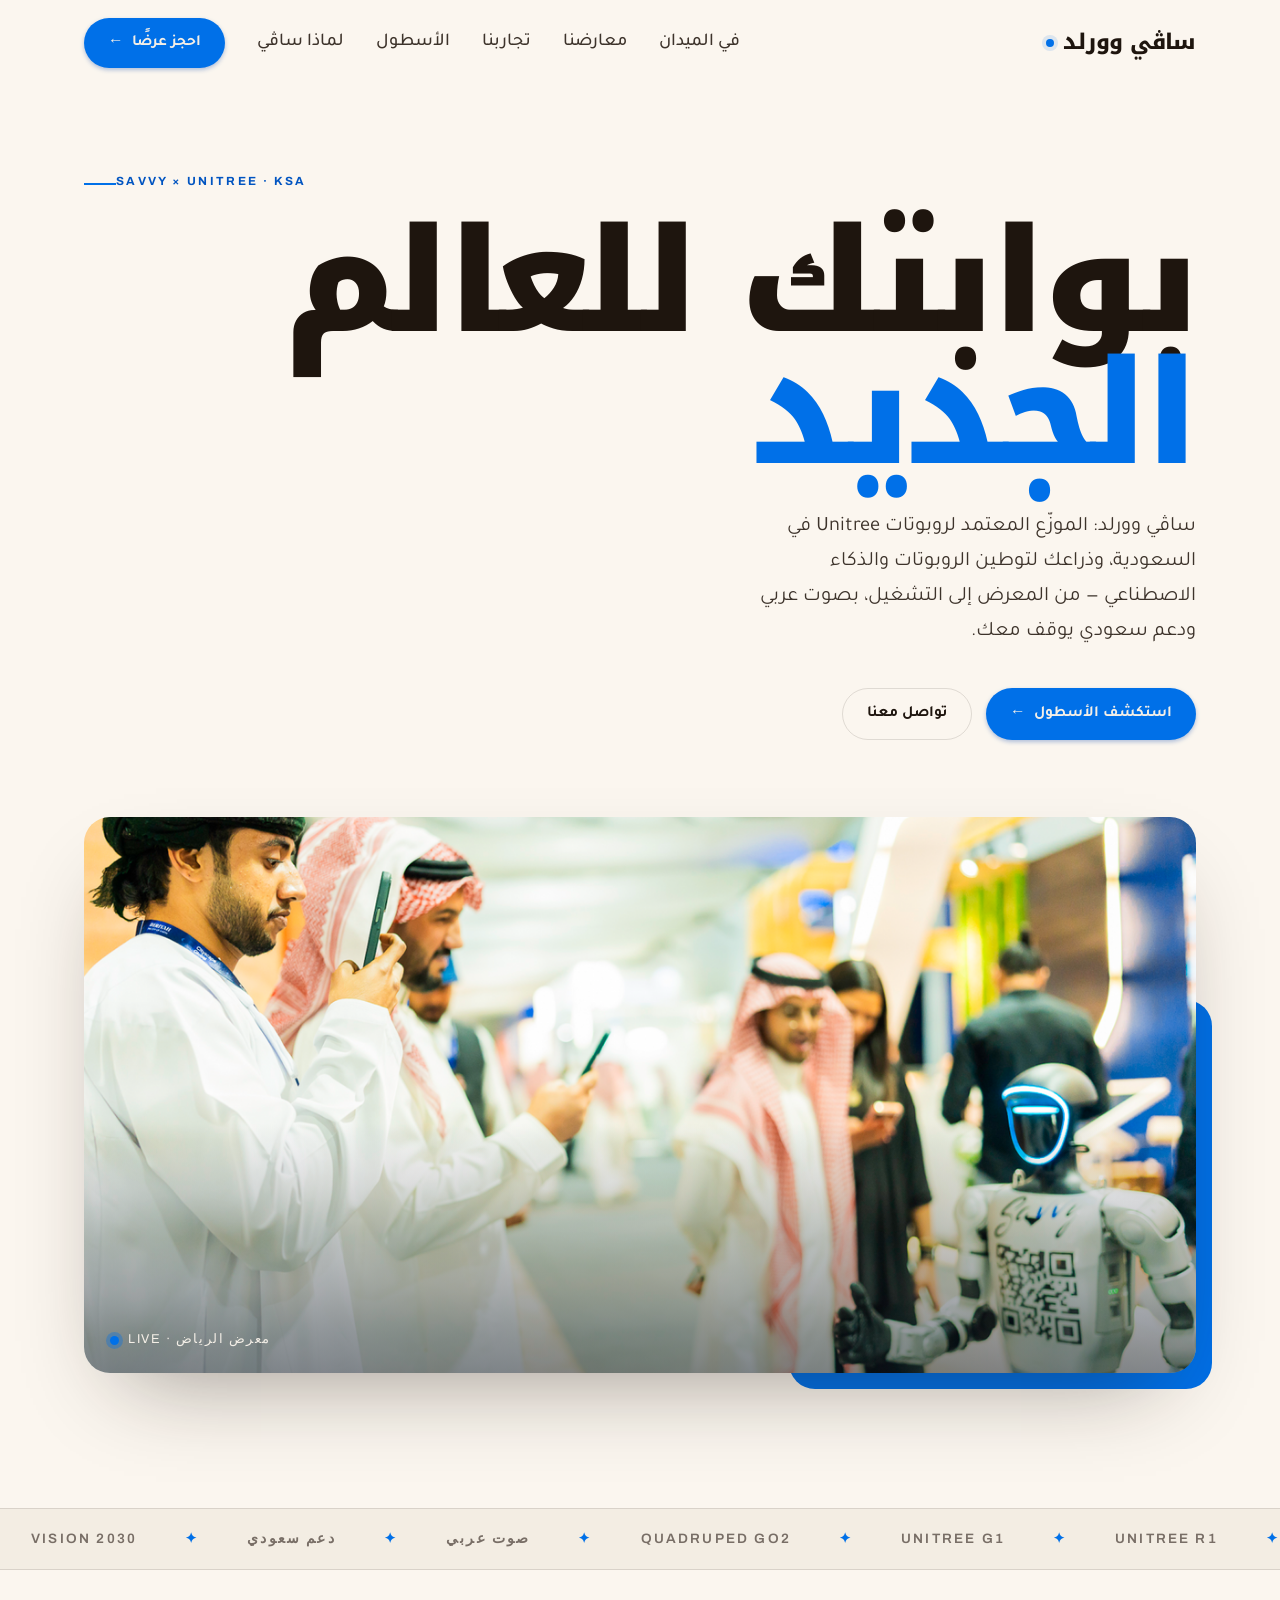
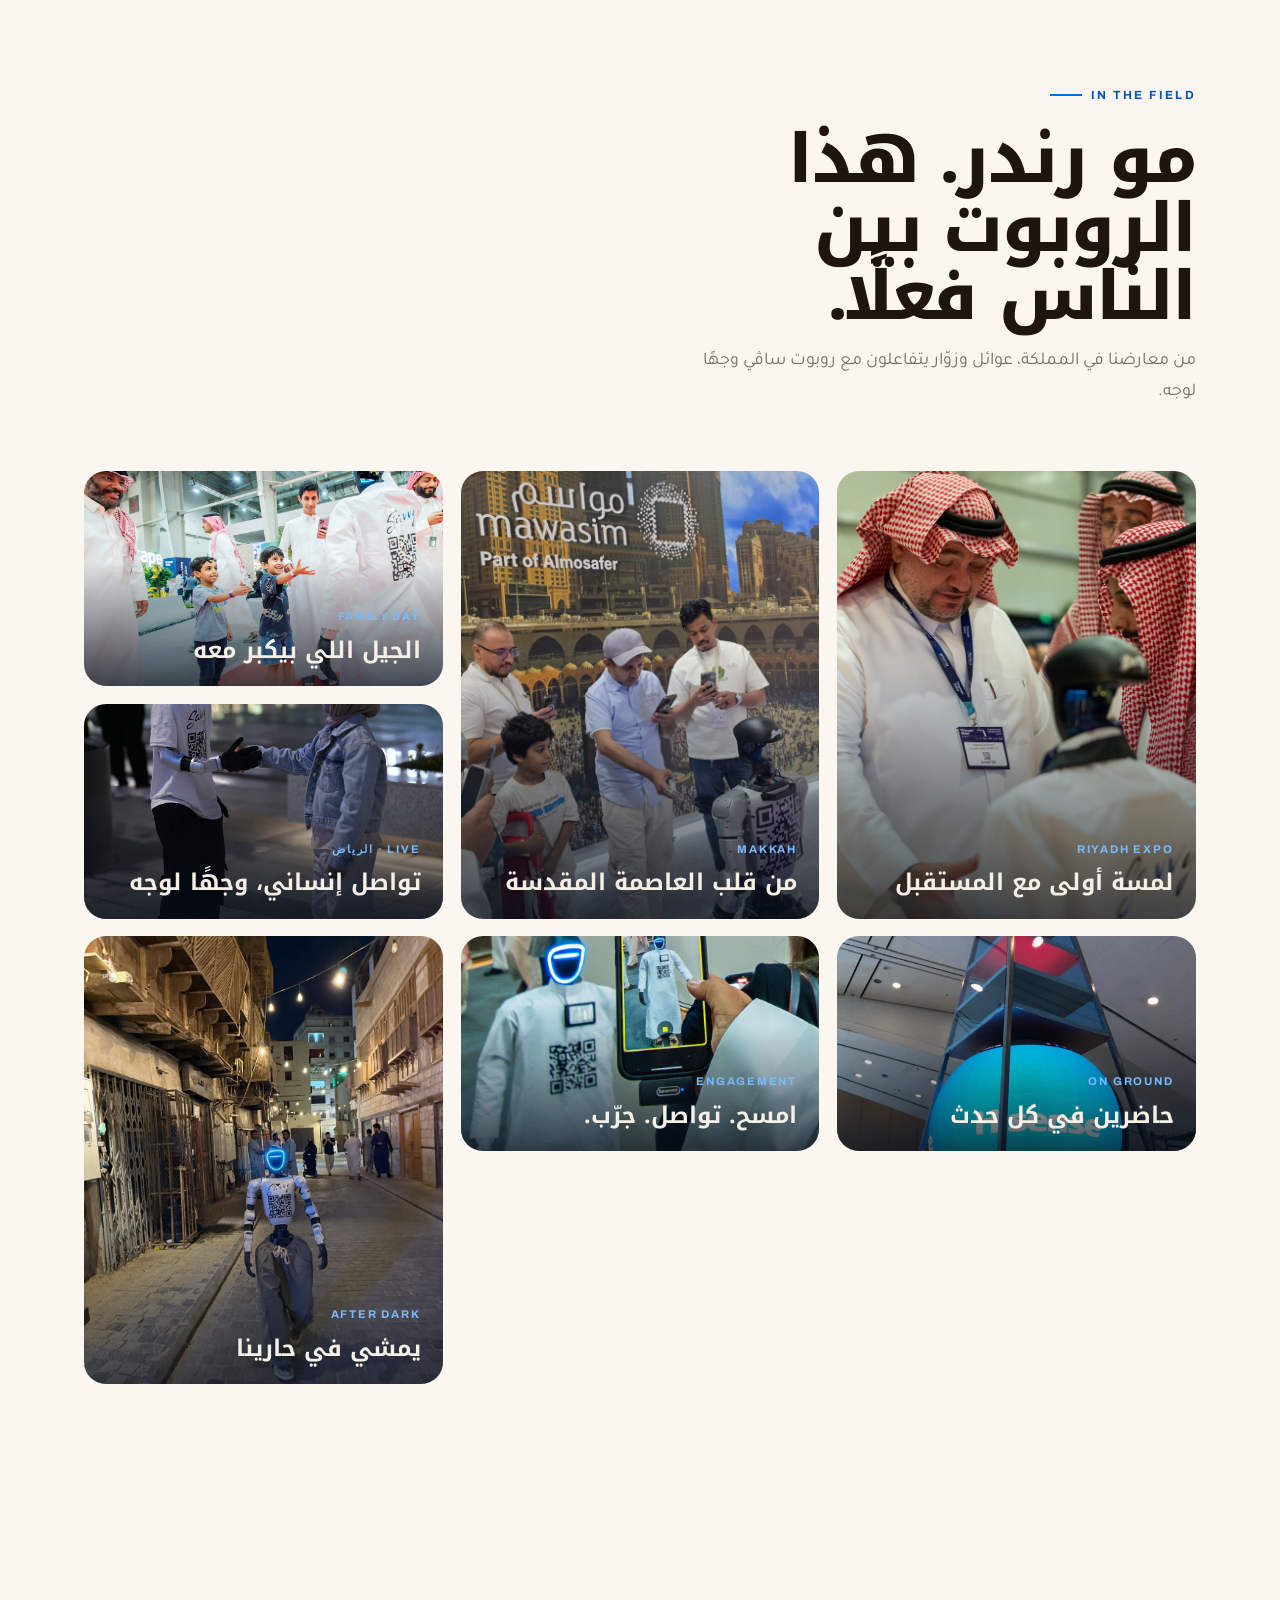
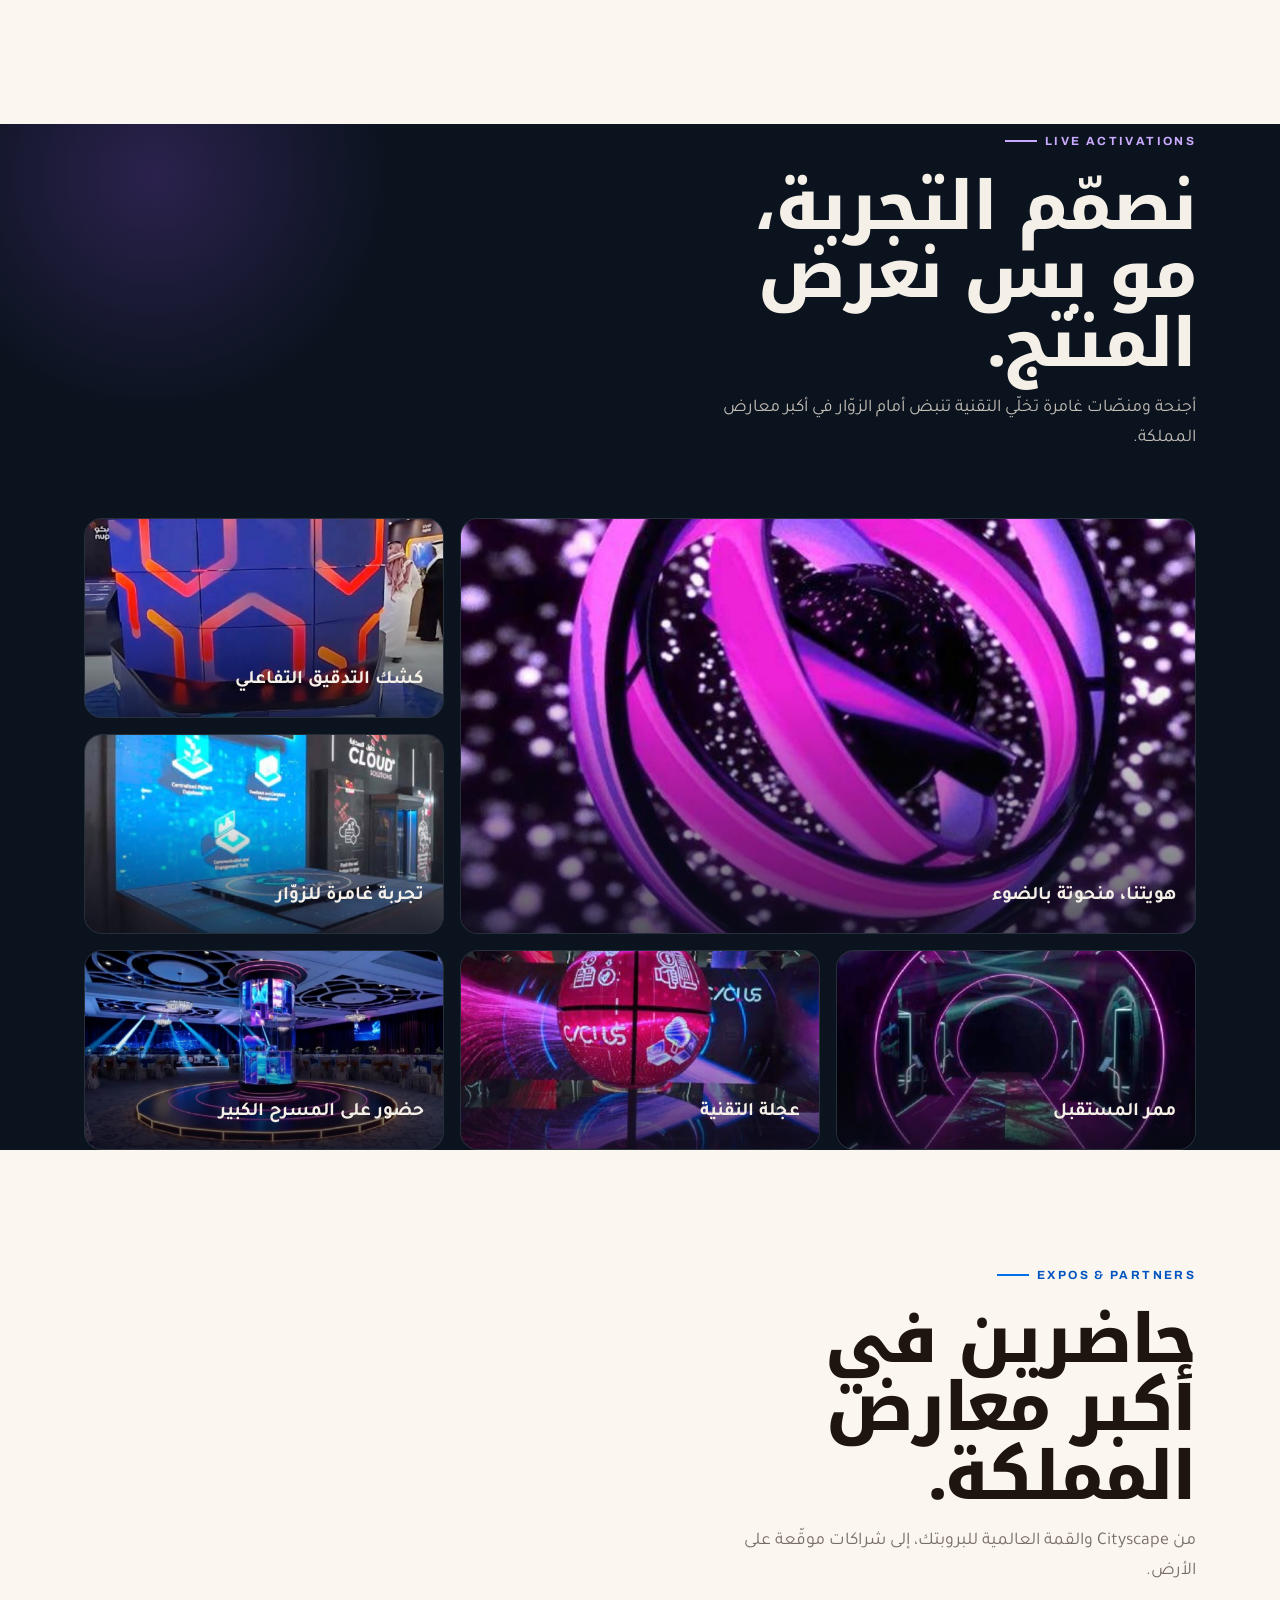
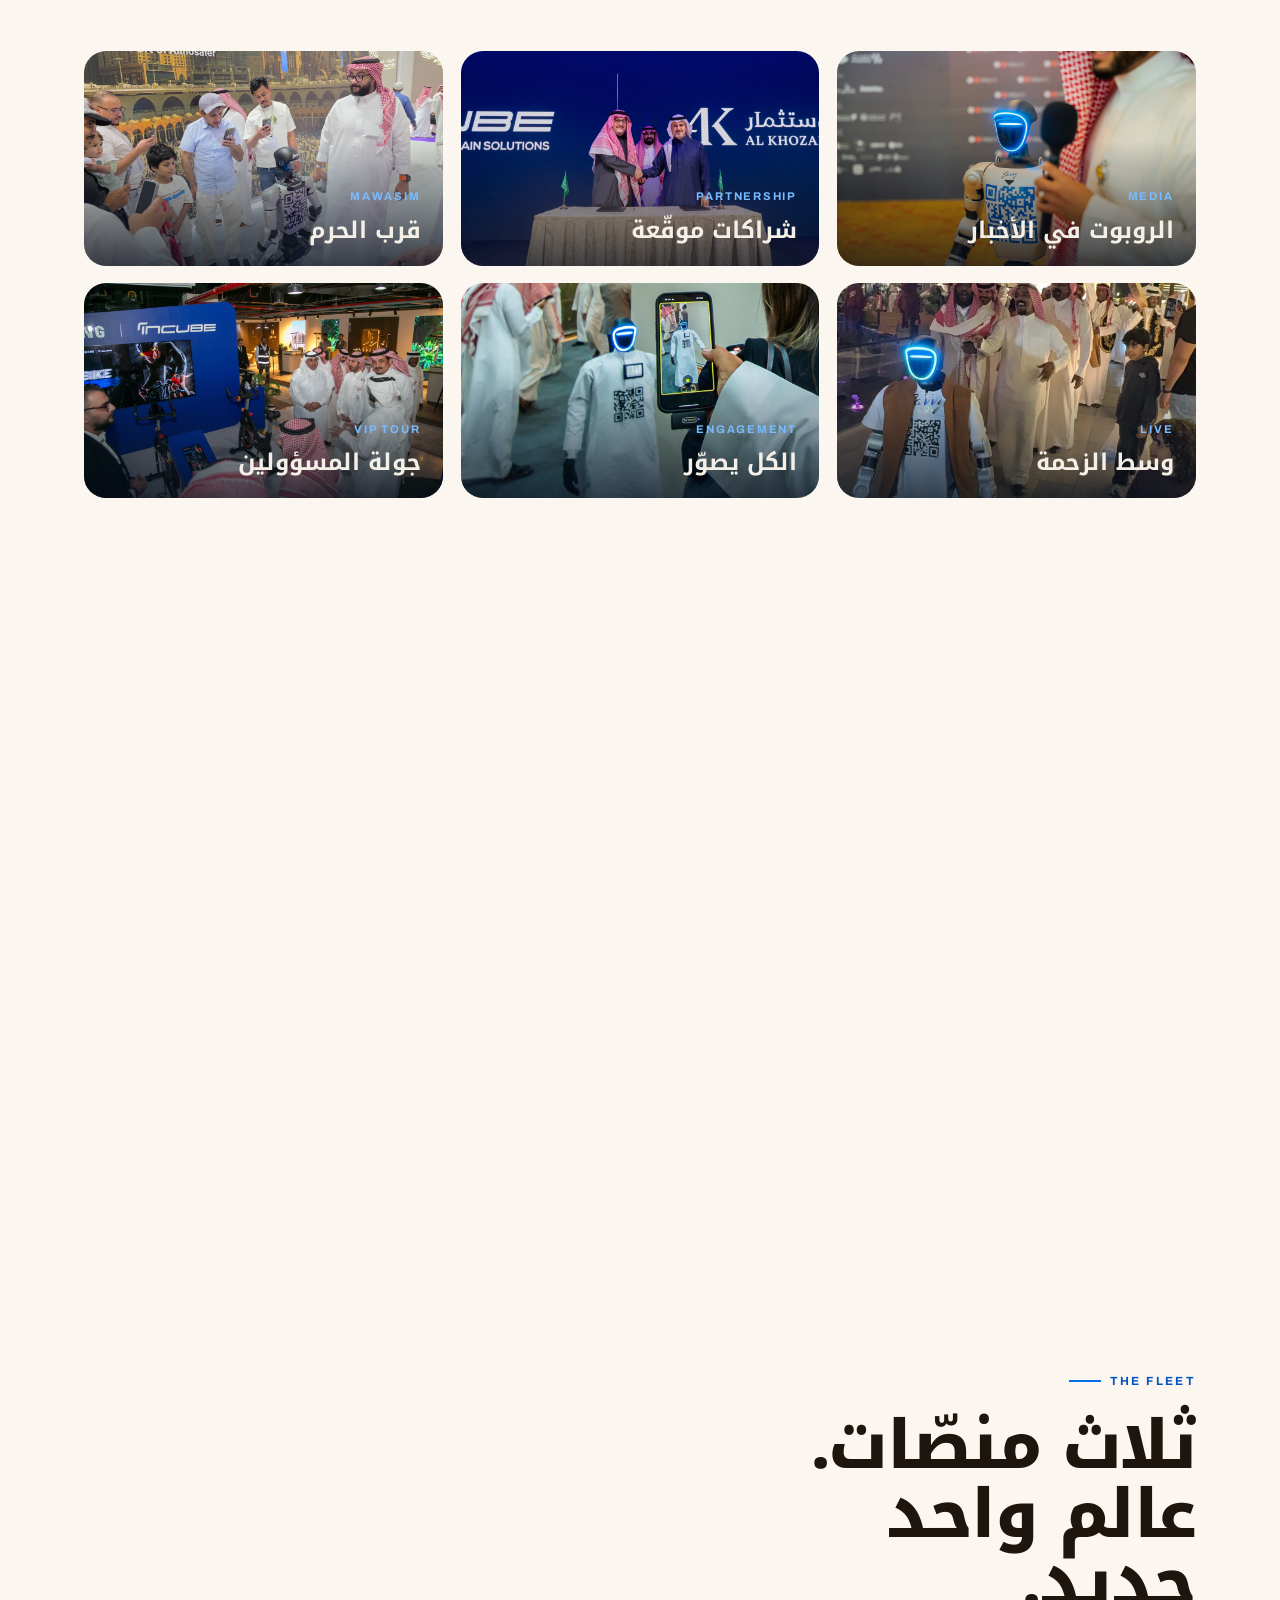
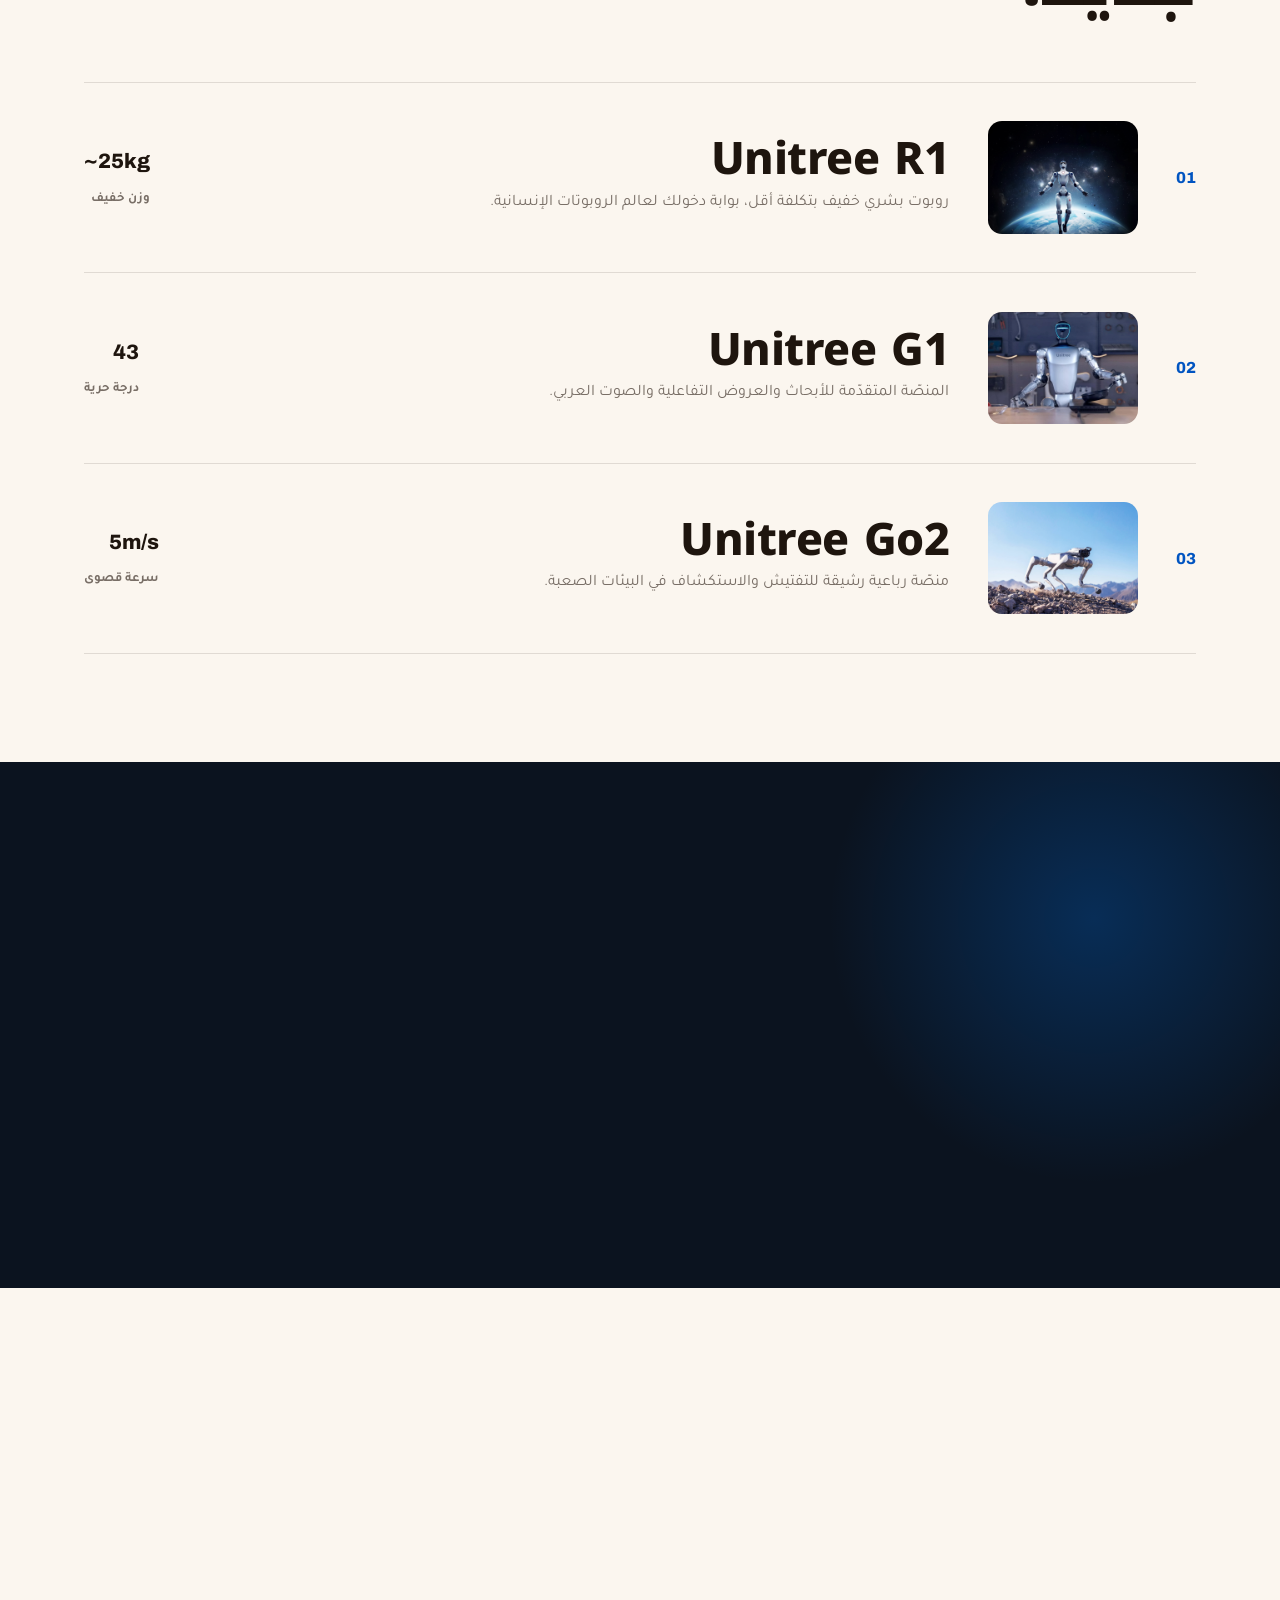
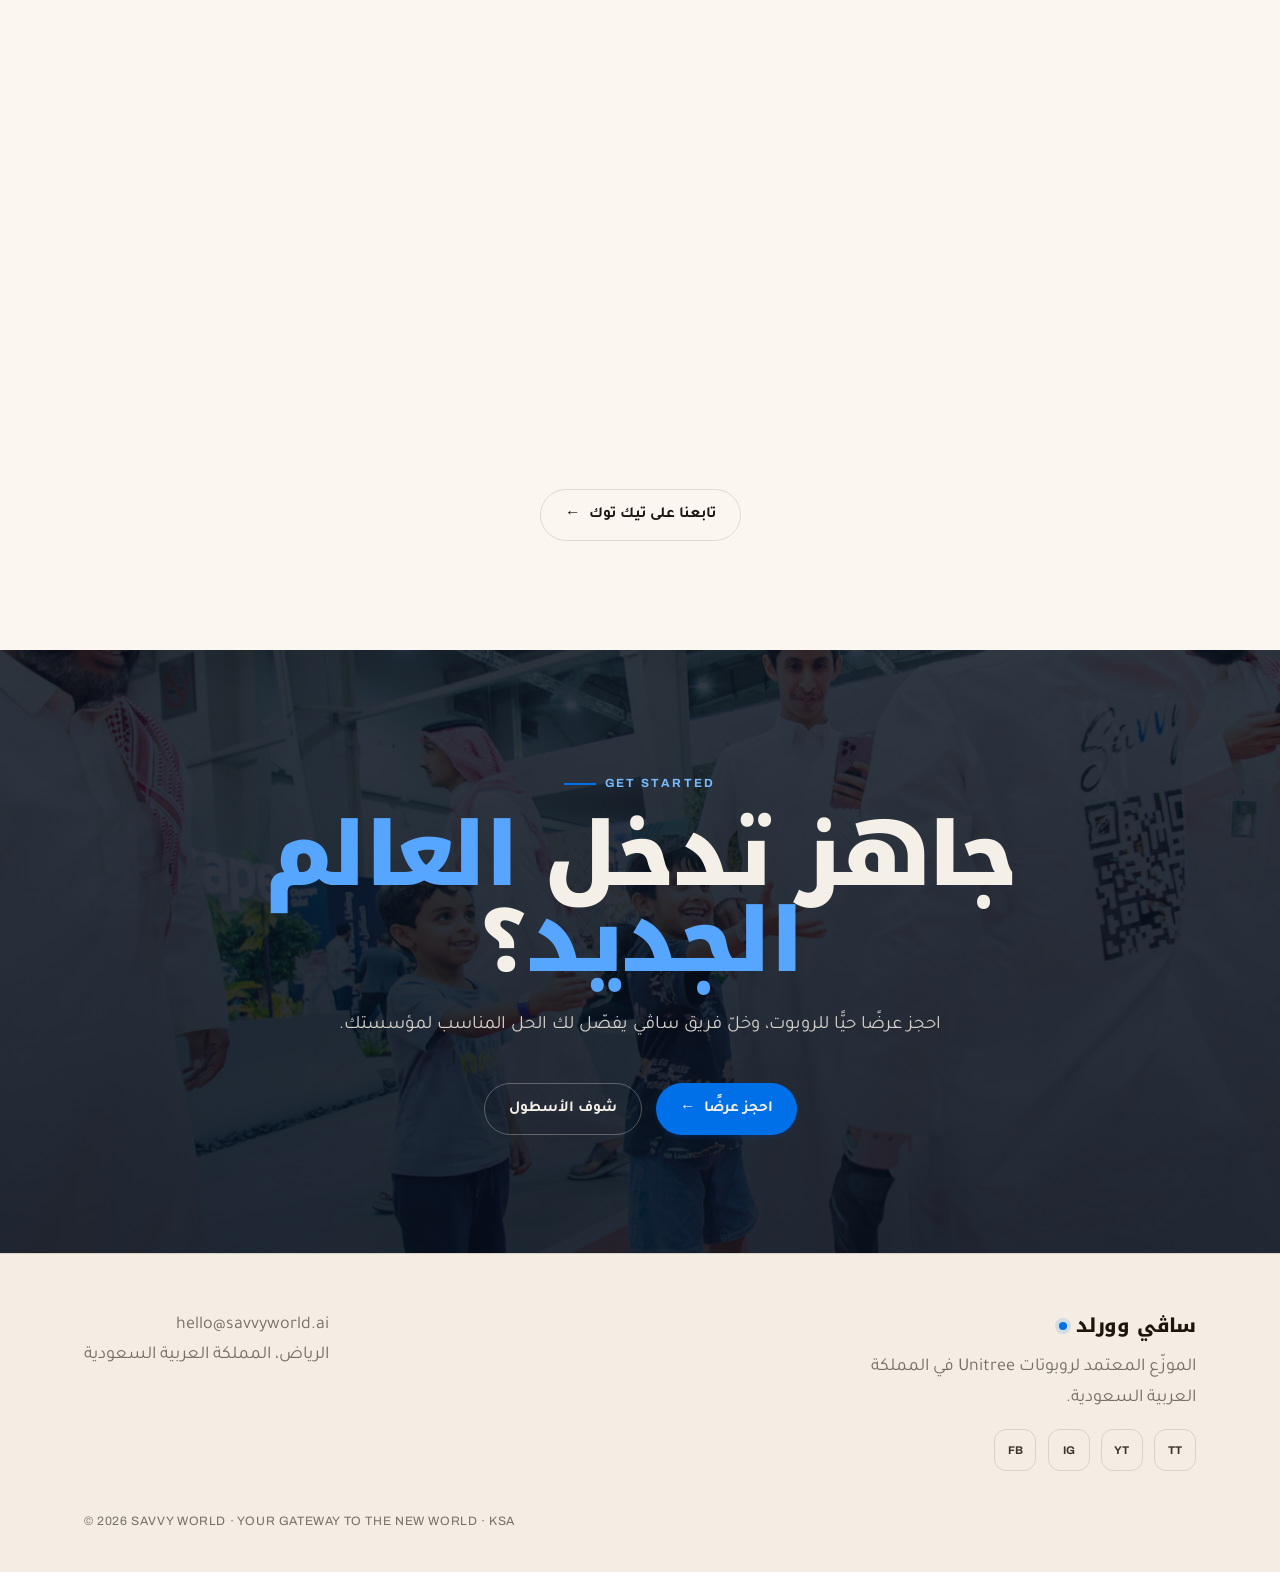
==== commit 80a4ab72: "Add real night-street robot photos to index (في الميدان) + retro (الشوارع)" ====
--- a/index.html
+++ b/index.html
@@ -303,9 +303,21 @@
         <img src="assets/savvy-venue.png" alt="جناح ساڤي بجانب شاشة عملاقة في معرض تقني" />
         <div class="meta"><span class="k">On Ground</span><h4>حاضرين في كل حدث</h4></div>
       </div>
-      <div class="shot wide" data-reveal data-d="1">
+      <div class="shot" data-reveal data-d="1">
         <img src="assets/savvy-qr.png" alt="زائرة تصوّر روبوت ساڤي بجوالها عبر رمز QR على جسم الروبوت" />
         <div class="meta"><span class="k">Engagement</span><h4>امسح. تواصل. جرّب.</h4></div>
+      </div>
+      <div class="shot tall" data-reveal data-d="2">
+        <img src="assets/st-streetwalk.jpg" alt="روبوت ساڤي يمشي في حارة الرياض القديمة ليلاً" />
+        <div class="meta"><span class="k">After Dark</span><h4>يمشي في حارينا</h4></div>
+      </div>
+      <div class="shot" data-reveal data-d="3">
+        <img src="assets/st-souq.jpg" alt="زحمة شباب حول روبوت ساڤي في السوق مساءً" />
+        <div class="meta"><span class="k">Souq</span><h4>نجم السوق</h4></div>
+      </div>
+      <div class="shot wide" data-reveal>
+        <img src="assets/st-kidsnight.jpg" alt="أطفال يلتقطون سيلفي مع روبوت ساڤي مساءً" />
+        <div class="meta"><span class="k">Fans</span><h4>الكل يبي سيلفي</h4></div>
       </div>
     </div>
   </section>
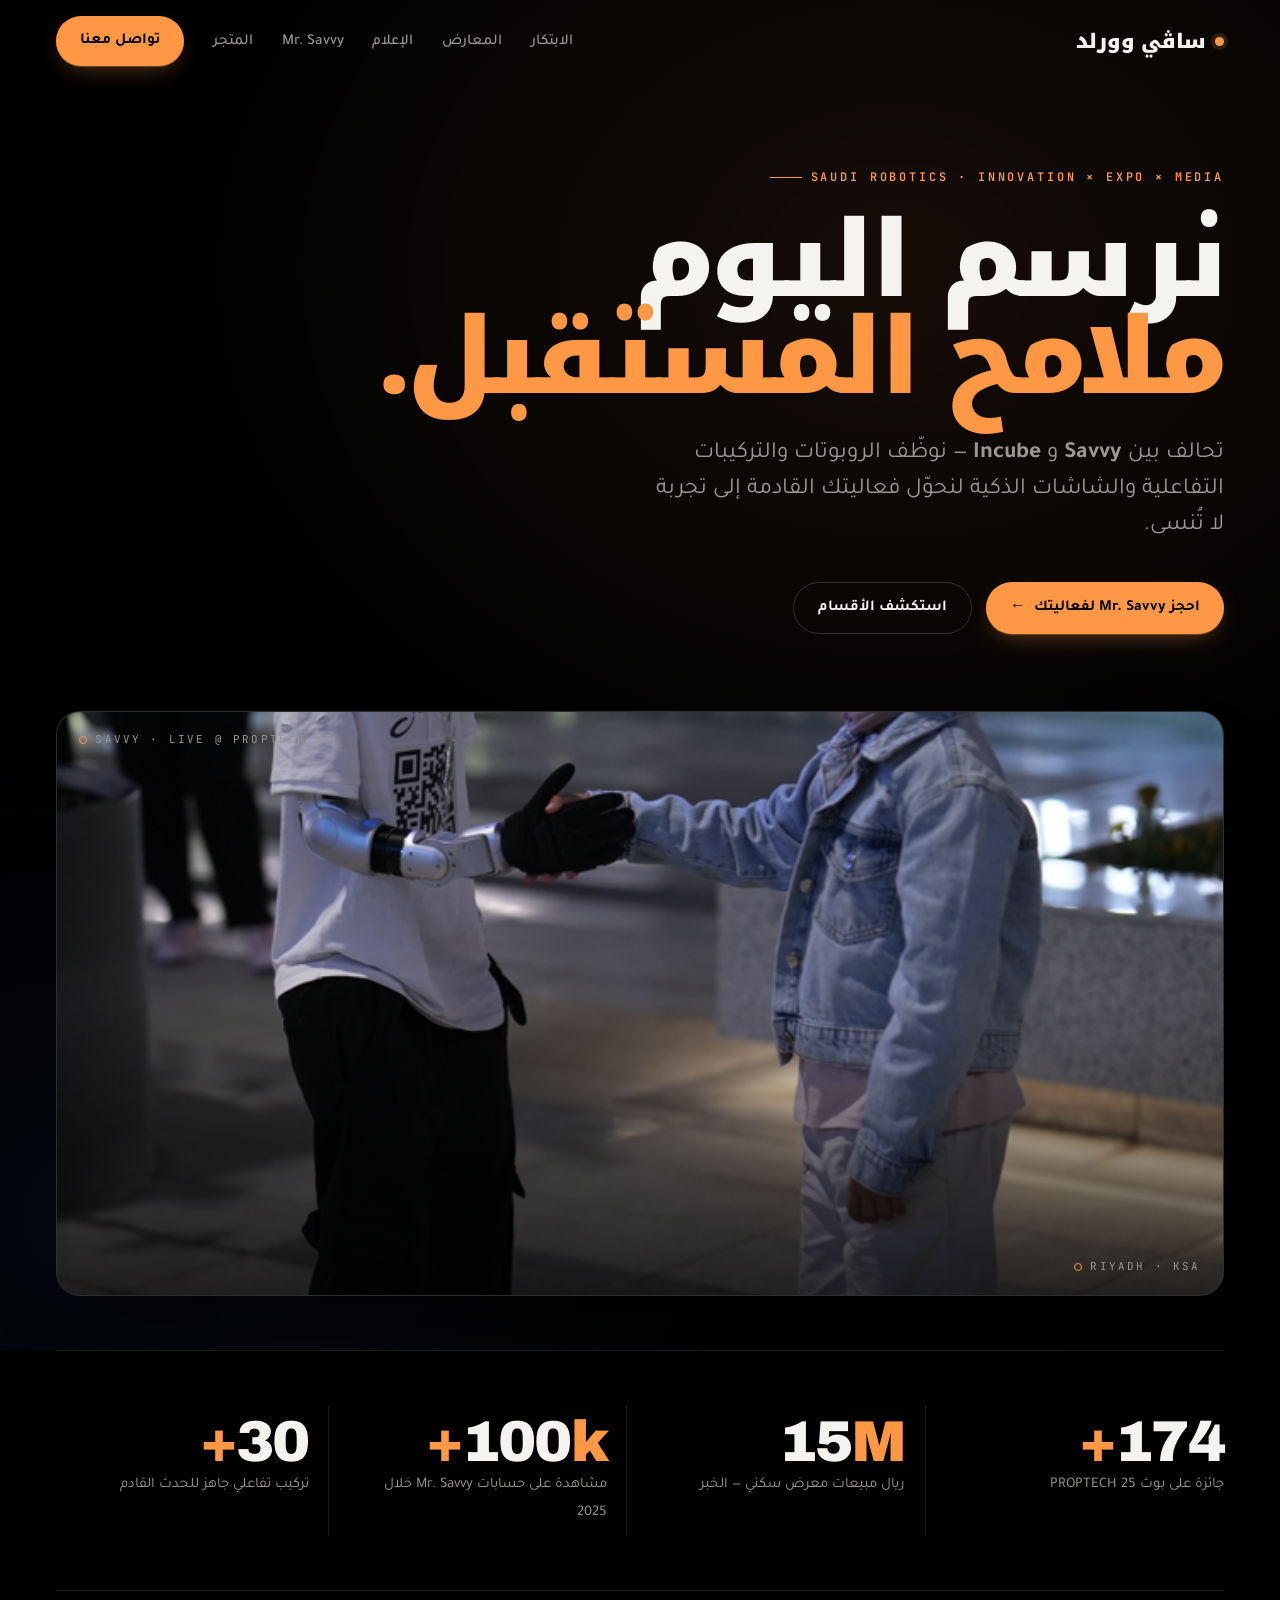
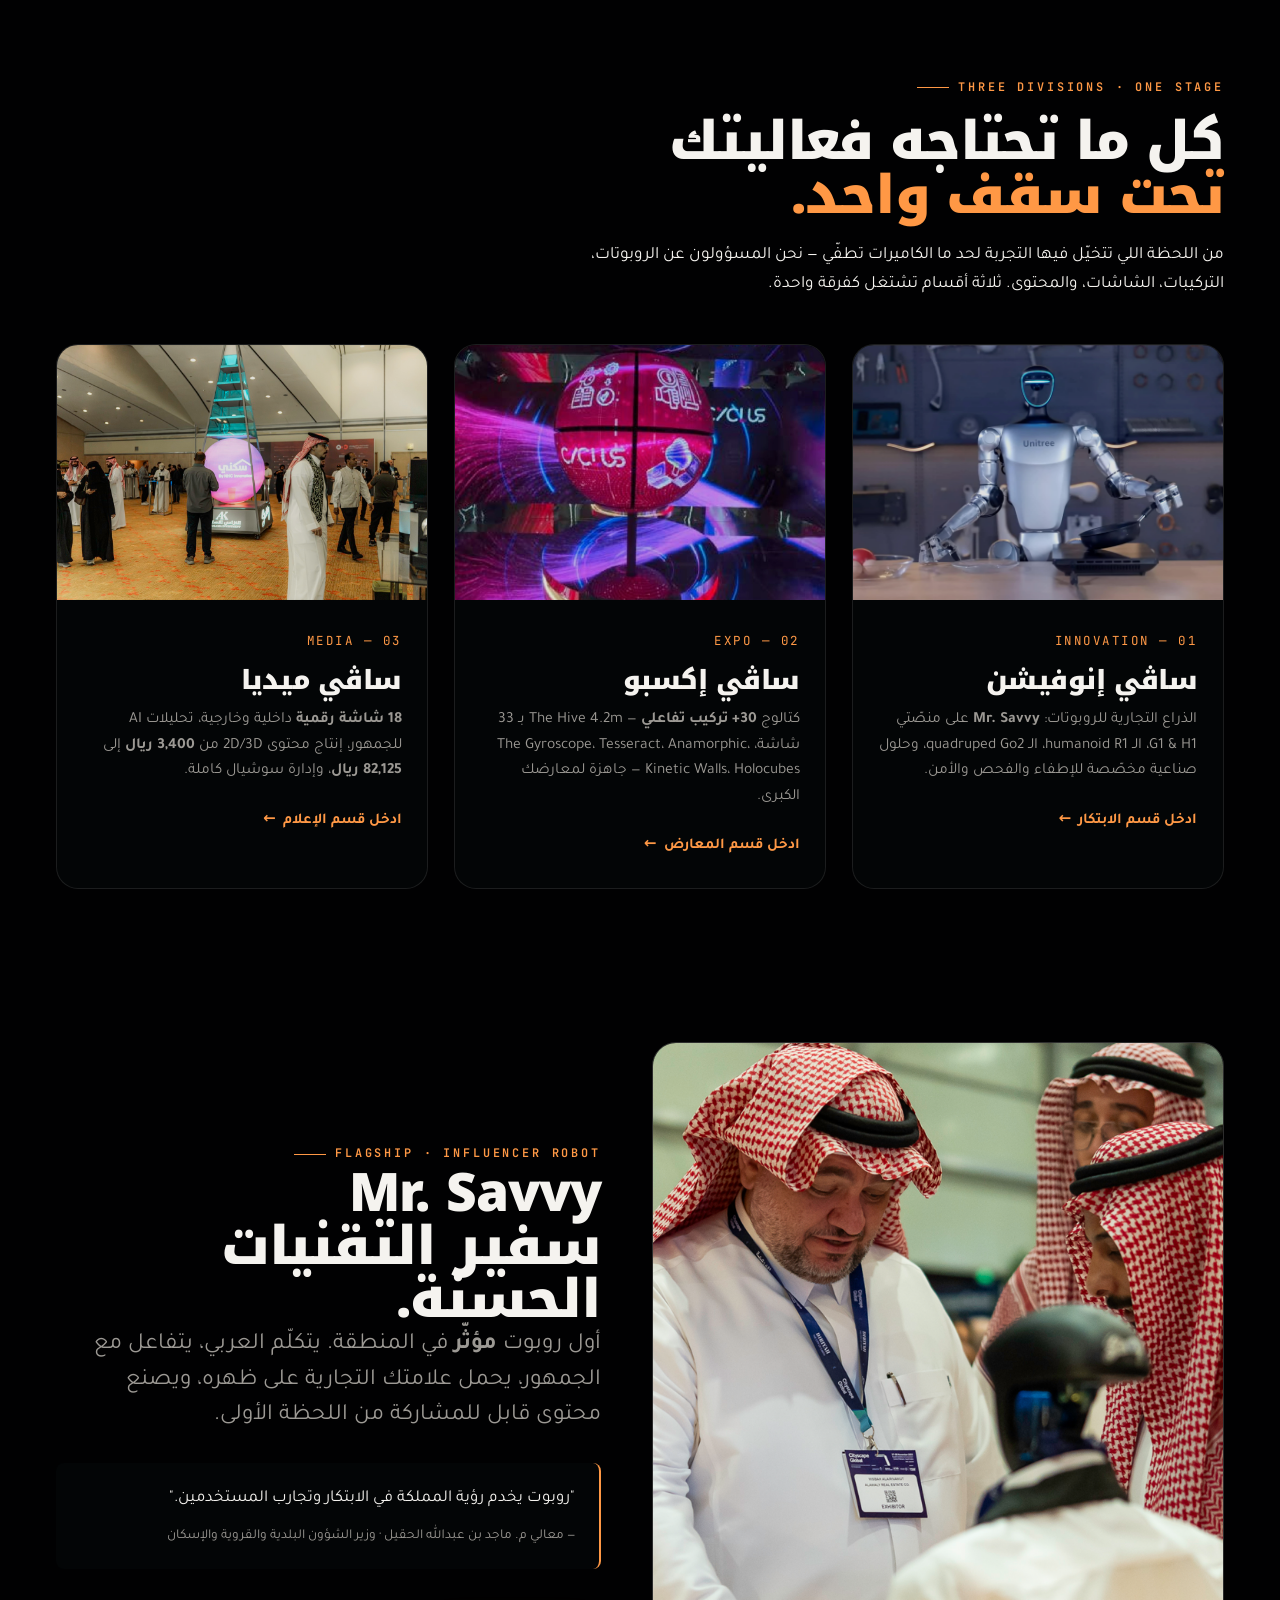
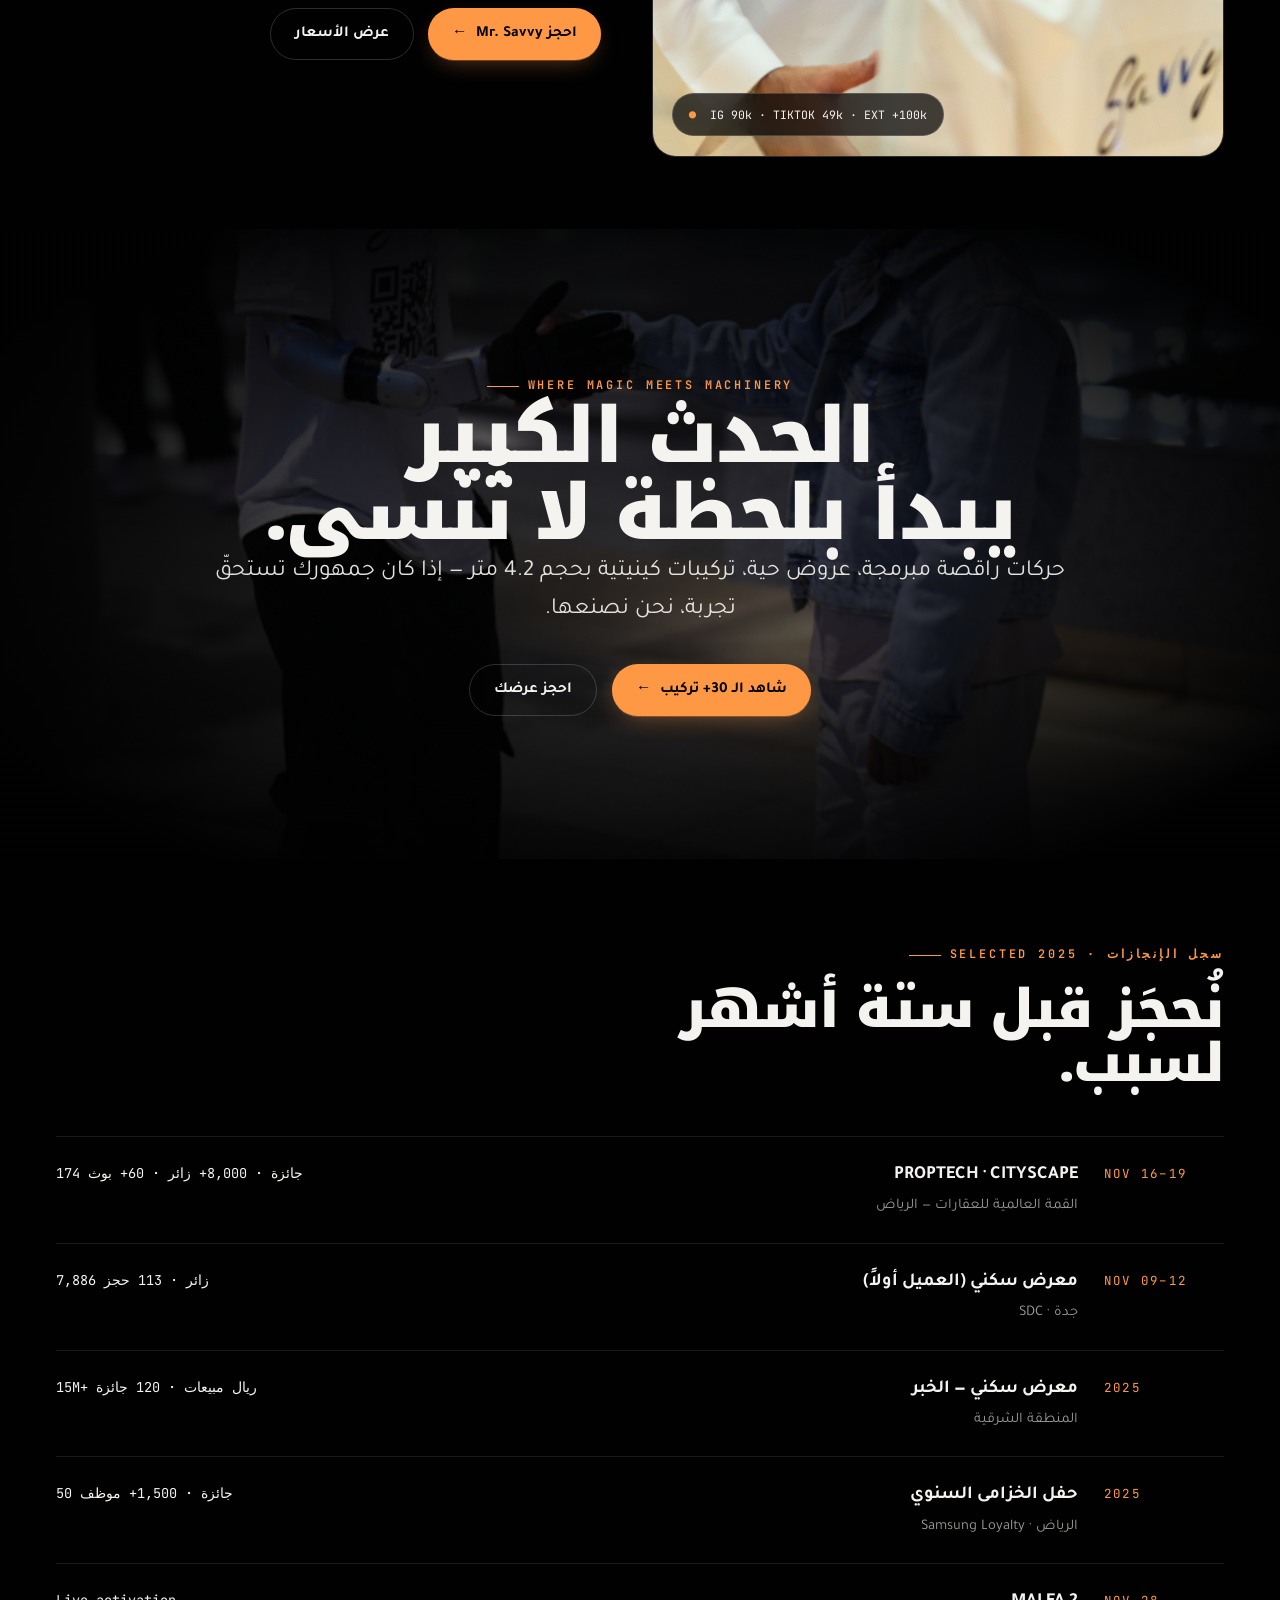
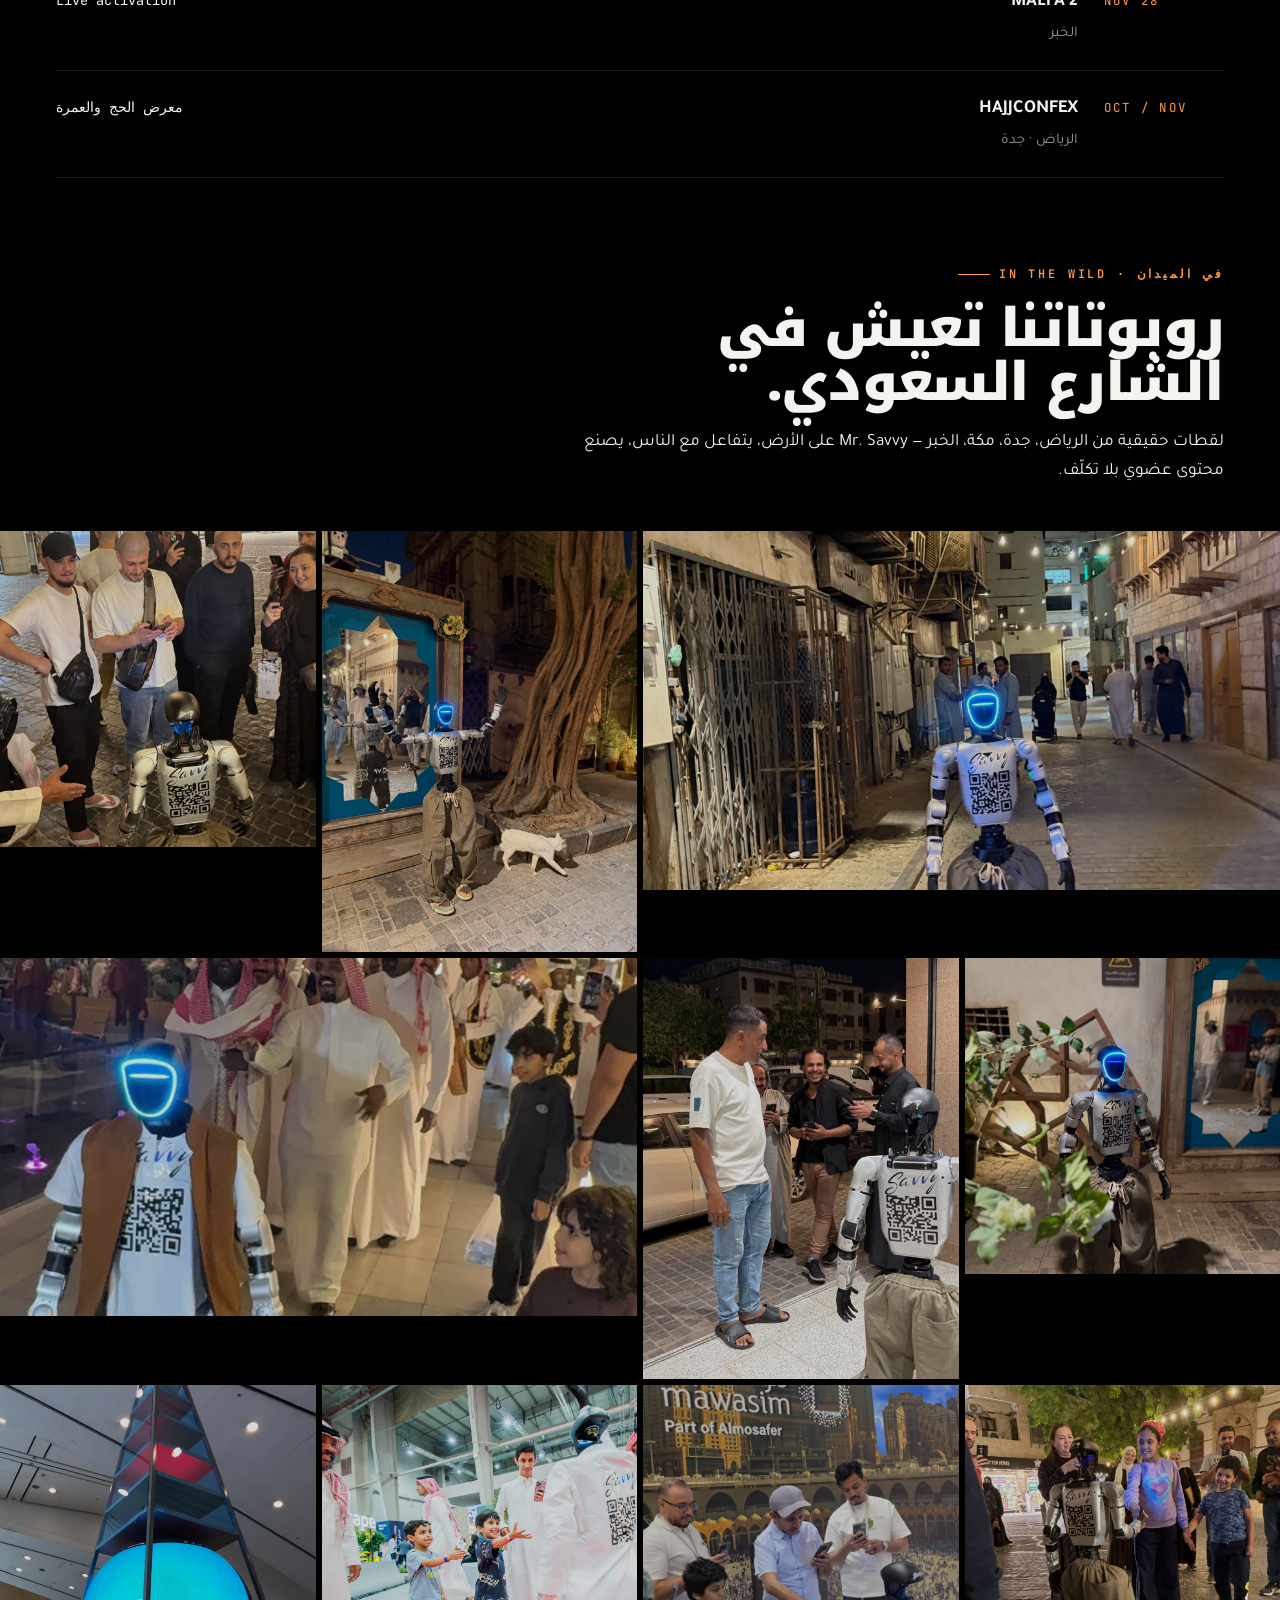
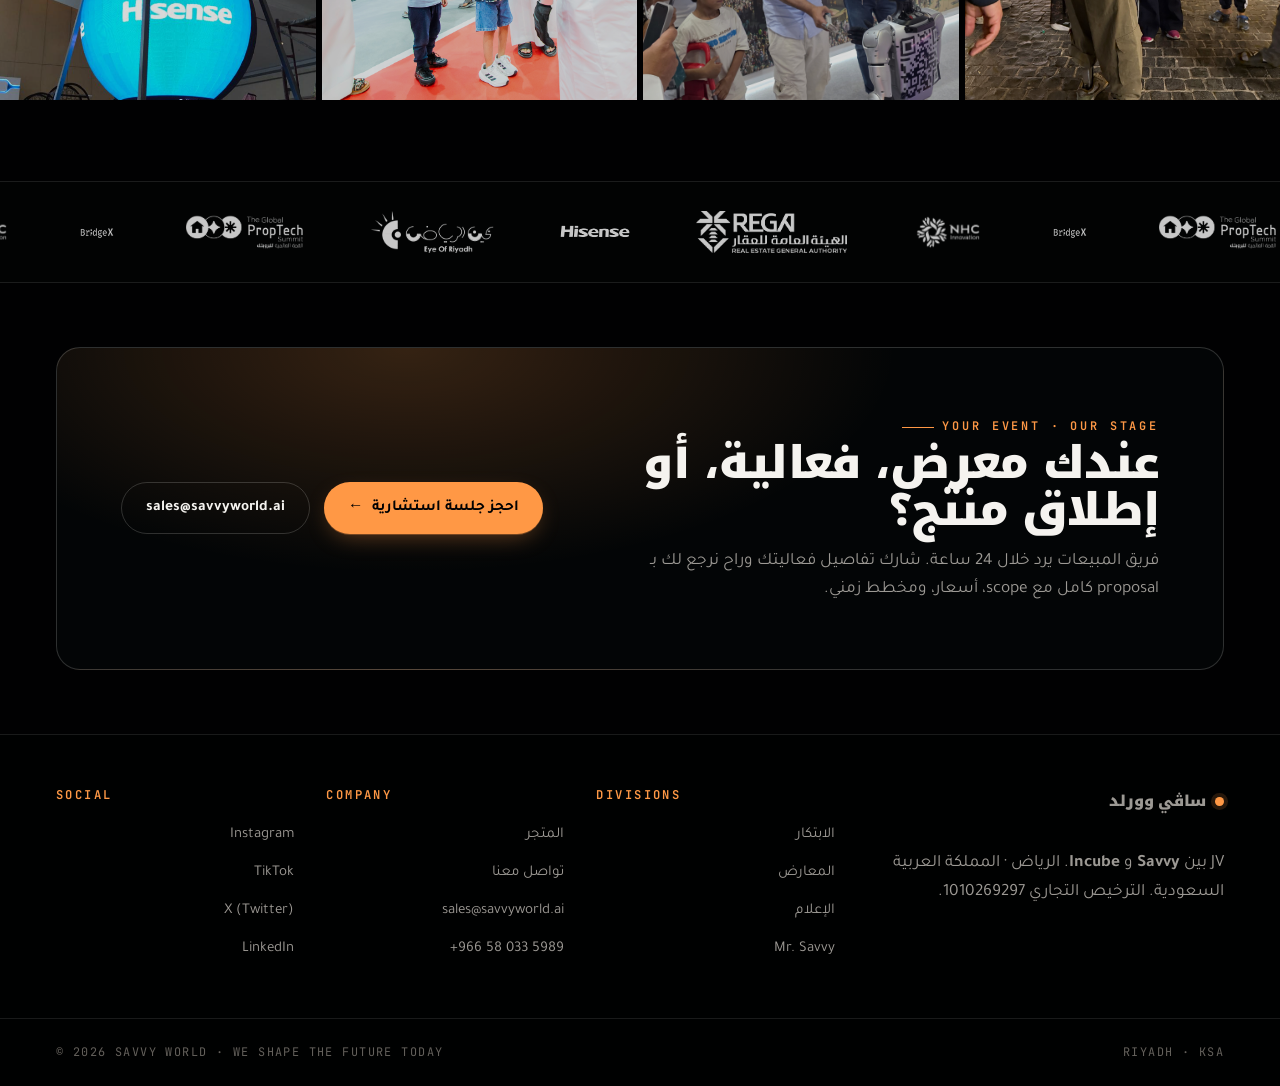
==== commit e5f75ced: "Full hub redesign: 7 pages, dark industrial × theatrical system Replace single-page landing with bil" ====
--- a/index.html
+++ b/index.html
@@ -1,490 +1,345 @@
 <!DOCTYPE html>
 <html lang="ar" dir="rtl">
 <head>
-<meta charset="UTF-8" />
-<meta name="viewport" content="width=device-width, initial-scale=1.0" />
-<title>ساڤي وورلد · بوابتك للعالم الجديد</title>
-<meta name="description" content="ساڤي وورلد، الموزّع المعتمد لروبوتات Unitree في السعودية. روبوتات وذكاء اصطناعي مسؤول، بدعم محلي سعودي." />
-<link rel="preconnect" href="https://fonts.googleapis.com" />
-<link rel="preconnect" href="https://fonts.gstatic.com" crossorigin />
-<link href="https://fonts.googleapis.com/css2?family=Noto+Kufi+Arabic:wght@400;600;700;800;900&family=Tajawal:wght@300;400;500;700&family=Archivo:wght@500;600;700;800;900&display=swap" rel="stylesheet" />
-<style>
-  :root {
-    /* warm cream canvas, electric-blue accent pulled from the real Savvy robot face + logo */
-    --canvas:    oklch(0.975 0.011 80);
-    --surface:   oklch(0.948 0.015 80);
-    --surface-2: oklch(0.918 0.018 78);
-    --ink:       oklch(0.205 0.020 60);
-    --charcoal:  oklch(0.330 0.020 60);
-    --ash:       oklch(0.545 0.018 62);
-    --line:      oklch(0.205 0.020 60 / 0.12);
-
-    --blue:      oklch(0.560 0.205 255);
-    --blue-deep: oklch(0.470 0.190 256);
-    --blue-soft: oklch(0.560 0.205 255 / 0.12);
-
-    --night:     oklch(0.185 0.028 258);
-    --night-2:   oklch(0.235 0.032 258);
-    --cream:     oklch(0.955 0.012 80);
-
-    --ease-expo:  cubic-bezier(0.16, 1, 0.3, 1);
-    --ease-quart: cubic-bezier(0.25, 1, 0.5, 1);
-
-    --maxw: 1240px;
-    --pad: clamp(1.25rem, 5vw, 4.5rem);
-  }
-
-  *, *::before, *::after { box-sizing: border-box; margin: 0; padding: 0; }
-  html { scroll-behavior: smooth; -webkit-text-size-adjust: 100%; }
-  body {
-    font-family: "Tajawal", system-ui, sans-serif;
-    background: var(--canvas); color: var(--ink);
-    line-height: 1.7; font-weight: 400;
-    font-size: clamp(1rem, 0.5vw + 0.92rem, 1.13rem);
-    overflow-x: hidden; -webkit-font-smoothing: antialiased;
-  }
-  ::selection { background: var(--blue); color: var(--cream); }
-  a { color: inherit; text-decoration: none; }
-  img { display: block; max-width: 100%; }
-  .wrap { max-width: var(--maxw); margin-inline: auto; padding-inline: var(--pad); }
-
-  h1, h2, h3, h4, .display { font-family: "Noto Kufi Arabic", sans-serif; }
-
-  .kicker {
-    font-family: "Archivo", sans-serif; direction: ltr;
-    font-size: 0.74rem; font-weight: 700; letter-spacing: 0.2em;
-    text-transform: uppercase; color: var(--blue-deep);
-    display: inline-flex; align-items: center; gap: 0.7em;
-  }
-  .kicker::before { content: ""; width: 2rem; height: 2px; background: var(--blue); display: inline-block; }
-
-  /* ---------- NAV ---------- */
-  header { position: fixed; inset-block-start: 0; inset-inline: 0; z-index: 60;
-    transition: background .4s var(--ease-quart), border-color .4s, backdrop-filter .4s; border-block-end: 1px solid transparent; }
-  header.scrolled { background: oklch(0.975 0.011 80 / 0.85); backdrop-filter: blur(16px) saturate(1.5); border-block-end: 1px solid var(--line); }
-  nav { max-width: var(--maxw); margin-inline: auto; padding: 1.1rem var(--pad);
-    display: flex; align-items: center; justify-content: space-between; gap: 2rem; }
-  .brand { display: flex; align-items: center; gap: 0.55rem; font-family: "Noto Kufi Arabic"; font-weight: 800; font-size: 1.35rem; letter-spacing: -0.01em; }
-  .brand .dot { width: 0.5rem; height: 0.5rem; border-radius: 50%; background: var(--blue); display: inline-block; box-shadow: 0 0 0 4px var(--blue-soft); }
-  .nav-links { display: flex; gap: 2rem; align-items: center; }
-  .nav-links a:not(.btn) { font-weight: 500; color: var(--charcoal); position: relative; }
-  .nav-links a:not(.btn)::after { content: ""; position: absolute; inset-block-end: -5px; inset-inline-start: 0; width: 100%; height: 2px; background: var(--blue); transform: scaleX(0); transform-origin: inline-end; transition: transform .35s var(--ease-expo); }
-  .nav-links a:not(.btn):hover { color: var(--ink); }
-  .nav-links a:not(.btn):hover::after { transform: scaleX(1); transform-origin: inline-start; }
-  @media (max-width: 780px) { .nav-links a:not(.btn) { display: none; } }
-
-  .btn { font-family: "Tajawal"; font-weight: 700; font-size: 0.97rem; padding: 0.75rem 1.5rem; border-radius: 100px;
-    border: none; cursor: pointer; display: inline-flex; align-items: center; gap: 0.5rem;
-    transition: transform .3s var(--ease-expo), box-shadow .3s var(--ease-expo), background .3s; will-change: transform; }
-  .btn-primary { background: var(--blue); color: var(--cream); box-shadow: 0 2px 4px oklch(0.4 0.19 256 / .3); }
-  .btn-primary:hover { transform: translateY(-2px); box-shadow: 0 12px 30px -8px oklch(0.5 0.2 256 / .55); background: var(--blue-deep); }
-  .btn-ghost { background: transparent; color: var(--ink); border: 1.5px solid var(--line); }
-  .btn-ghost:hover { transform: translateY(-2px); border-color: var(--ink); }
-  .btn .arr { transition: transform .3s var(--ease-expo); }
-  .btn:hover .arr { transform: translateX(-4px); }
-
-  /* ---------- HERO ---------- */
-  .hero { padding-block: clamp(8.5rem, 19vh, 13rem) clamp(2rem, 5vh, 4rem); }
-  .hero .ey { display: block; margin-block-end: 1.6rem; }
-  h1.display { font-weight: 900; font-size: clamp(3rem, 12vw, 9rem); line-height: 0.92; letter-spacing: -0.03em; color: var(--ink); }
-  h1.display .accent { color: var(--blue); }
-  .hero .lead { font-size: clamp(1.1rem, 1.6vw, 1.4rem); color: var(--charcoal); max-width: 42ch; margin-block-start: 1.8rem; font-weight: 400; }
-  .hero-cta { display: flex; gap: 0.9rem; margin-block-start: 2.4rem; flex-wrap: wrap; }
-
-  /* full-bleed hero photo with bold offset frame */
-  .hero-shot { margin-block-start: clamp(2.5rem, 6vw, 5rem); position: relative; }
-  .hero-shot .frame { position: relative; border-radius: 26px; overflow: hidden; box-shadow: 0 40px 90px -40px oklch(0.2 0.02 60 / .45); }
-  .hero-shot .frame::after { content: ""; position: absolute; inset: 0; background: linear-gradient(to top, oklch(0.18 0.03 258 / .5), transparent 45%); }
-  .hero-shot img { width: 100%; aspect-ratio: 16/8; object-fit: cover; }
-  .hero-shot .offset { position: absolute; inset-block-end: -16px; inset-inline-start: -16px; width: 38%; height: 70%; background: var(--blue); border-radius: 26px; z-index: -1; }
-  .hero-shot .cap { position: absolute; inset-block-end: 1.4rem; inset-inline-start: 1.6rem; color: var(--cream); font-family: "Archivo"; direction: ltr; font-size: 0.8rem; letter-spacing: 0.12em; text-transform: uppercase; z-index: 2; display: flex; align-items: center; gap: .6rem; }
-  .hero-shot .cap::before { content: ""; width: 9px; height: 9px; border-radius: 50%; background: var(--blue); box-shadow: 0 0 0 4px oklch(0.56 0.2 255 / .35); }
-
-  /* ---------- MARQUEE ---------- */
-  .strip { border-block: 1px solid var(--line); background: var(--surface); padding-block: 1.15rem; overflow: hidden; margin-block-start: clamp(3rem, 7vw, 6rem); }
-  .marquee { display: flex; gap: 3rem; white-space: nowrap; width: max-content; animation: slide 30s linear infinite; }
-  .marquee span { font-family: "Archivo"; direction: ltr; font-size: 0.85rem; font-weight: 600; letter-spacing: 0.16em; text-transform: uppercase; color: var(--ash); display: inline-flex; align-items: center; gap: 3rem; }
-  .marquee span::after { content: "✦"; color: var(--blue); }
-  @keyframes slide { to { transform: translateX(50%); } }
-
-  /* ---------- SECTION ---------- */
-  section.block { padding-block: clamp(5rem, 12vh, 9rem); }
-  .sec-head { max-width: 50ch; margin-block-end: clamp(2.5rem, 5vw, 4.5rem); }
-  .sec-head h2 { font-size: clamp(2.2rem, 5.5vw, 4.2rem); font-weight: 800; line-height: 1.02; letter-spacing: -0.02em; margin-block: 1.1rem 0.9rem; }
-  .sec-head p { color: var(--ash); font-size: 1.12rem; }
-
-  /* ---------- FIELD GALLERY (real photos, asymmetric) ---------- */
-  .gallery { display: grid; grid-template-columns: repeat(3, 1fr); grid-auto-rows: 215px; gap: 1.1rem; }
-  @media (max-width: 860px) { .gallery { grid-template-columns: repeat(2, 1fr); } }
-  @media (max-width: 520px) { .gallery { grid-template-columns: 1fr; grid-auto-rows: 250px; } }
-  .shot { position: relative; border-radius: 22px; overflow: hidden; background: var(--surface-2); }
-  .shot img { width: 100%; height: 100%; object-fit: cover; transition: transform .8s var(--ease-expo); }
-  .shot:hover img { transform: scale(1.05); }
-  .shot::after { content: ""; position: absolute; inset: 0; background: linear-gradient(to top, oklch(0.16 0.03 258 / .74), transparent 58%); }
-  .shot .meta { position: absolute; inset-block-end: 0; inset-inline: 0; padding: 1.4rem; z-index: 2; color: var(--cream); }
-  .shot .meta .k { font-family: "Archivo"; direction: ltr; font-size: 0.7rem; font-weight: 700; letter-spacing: 0.16em; text-transform: uppercase; color: oklch(0.78 0.14 255); }
-  .shot .meta h4 { font-size: clamp(1.1rem, 1.8vw, 1.55rem); font-weight: 700; margin-block-start: 0.3rem; line-height: 1.12; }
-  .shot.tall { grid-row: span 2; }
-  .shot.wide { grid-column: span 2; }
-  @media (max-width: 520px) { .shot.tall { grid-row: span 1; } .shot.wide { grid-column: span 1; } }
-
-  /* ---------- ACTIVATIONS (dark neon band — intentional art direction) ---------- */
-  .activations { background: var(--night); color: var(--cream); position: relative; overflow: hidden; }
-  .activations::before { content: ""; position: absolute; inset-block-start: -20%; inset-inline-end: -8%; width: 40vw; height: 40vw; border-radius: 50%; background: radial-gradient(circle, oklch(0.56 0.2 300 / .25), transparent 65%); pointer-events: none; }
-  .activations .kicker { color: oklch(0.8 0.13 300); }
-  .activations .kicker::before { background: oklch(0.8 0.13 300); }
-  .activations .sec-head h2 { color: var(--cream); }
-  .activations .sec-head p { color: oklch(0.8 0.012 80); }
-  .act-grid { display: grid; grid-template-columns: repeat(3, 1fr); grid-auto-rows: 200px; gap: 1rem; }
-  @media (max-width: 860px) { .act-grid { grid-template-columns: repeat(2, 1fr); } }
-  @media (max-width: 520px) { .act-grid { grid-template-columns: 1fr; grid-auto-rows: 240px; } }
-  .act { position: relative; border-radius: 18px; overflow: hidden; background: var(--night-2); border: 1px solid oklch(0.955 0.012 80 / 0.08); }
-  .act img { width: 100%; height: 100%; object-fit: cover; transition: transform .8s var(--ease-expo); }
-  .act:hover img { transform: scale(1.06); }
-  .act::after { content: ""; position: absolute; inset: 0; background: linear-gradient(to top, oklch(0.16 0.03 280 / .7), transparent 60%); }
-  .act .cap { position: absolute; inset-block-end: 0; inset-inline: 0; padding: 1.2rem; z-index: 2; color: var(--cream); font-weight: 600; font-size: clamp(0.95rem, 1.5vw, 1.2rem); }
-  .act.big { grid-column: span 2; grid-row: span 2; }
-  @media (max-width: 520px) { .act.big { grid-column: span 1; grid-row: span 1; } }
-
-  /* ---------- PARTNERS strip ---------- */
-  .partners { background: var(--night); border-radius: 22px; padding: clamp(1.6rem,4vw,2.6rem); margin-block-start: 1.6rem; text-align: center; }
-  .partners .plabel { font-family: "Archivo"; direction: ltr; font-size: 0.72rem; font-weight: 700; letter-spacing: 0.18em; text-transform: uppercase; color: oklch(0.78 0.14 255); display: block; margin-block-end: 1.5rem; }
-  .partners .logos { display: flex; flex-wrap: wrap; align-items: center; justify-content: center; gap: clamp(1.6rem,5vw,3.6rem); }
-  .partners img { height: clamp(22px,3.5vw,32px); width: auto; filter: brightness(0) invert(1); opacity: 0.68; transition: opacity .3s var(--ease-expo); }
-  .partners img:hover { opacity: 1; }
-
-  /* ---------- VIDEO ---------- */
-  .video-wrap { border-radius: 22px; overflow: hidden; border: 1px solid var(--line); box-shadow: 0 30px 70px -30px oklch(0.2 0.02 60 / .4); background: var(--night); }
-  .video-wrap video { width: 100%; display: block; }
-
-  /* ---------- PRODUCTS (bold typographic list) ---------- */
-  .fleet { display: grid; gap: 0; border-block-start: 1px solid var(--line); }
-  .unit { display: grid; grid-template-columns: auto auto 1fr auto; gap: clamp(1rem, 3vw, 2.4rem); align-items: center;
-    padding-block: clamp(1.4rem, 3vw, 2.4rem); border-block-end: 1px solid var(--line); transition: transform .4s var(--ease-expo); position: relative; }
-  .unit .thumb { width: clamp(76px, 13vw, 150px); aspect-ratio: 4/3; border-radius: 14px; overflow: hidden; background: var(--night-2); }
-  .unit .thumb img { width: 100%; height: 100%; object-fit: cover; transition: transform .6s var(--ease-expo); }
-  .unit:hover .thumb img { transform: scale(1.07); }
-  .unit::before { content: ""; position: absolute; inset-block: 0; inset-inline: 0; background: var(--blue-soft); transform: scaleX(0); transform-origin: inline-start; transition: transform .4s var(--ease-expo); z-index: -1; border-radius: 16px; }
-  .unit:hover { transform: translateX(-10px); }
-  .unit:hover::before { transform: scaleX(1); }
-  .unit .idx { font-family: "Archivo"; direction: ltr; font-weight: 800; font-size: 1rem; color: var(--blue-deep); }
-  .unit .name { display: flex; flex-direction: column; }
-  .unit .name b { font-family: "Noto Kufi Arabic"; font-weight: 800; font-size: clamp(1.6rem, 4vw, 2.8rem); line-height: 1; letter-spacing: -0.01em; }
-  .unit .name span { color: var(--ash); margin-block-start: 0.4rem; font-size: 1rem; }
-  .unit .spec { font-family: "Archivo"; direction: ltr; text-align: end; color: var(--charcoal); font-weight: 600; white-space: nowrap; }
-  .unit .spec b { display: block; font-size: 1.3rem; color: var(--ink); font-weight: 800; }
-  .unit .spec small { font-family: "Tajawal"; color: var(--ash); font-size: 0.82rem; }
-  @media (max-width: 680px) { .unit { grid-template-columns: auto auto 1fr; } .unit .spec { display: none; } }
-
-  /* ---------- MISSION (dark band) ---------- */
-  .mission { background: var(--night); color: var(--cream); position: relative; overflow: hidden; }
-  .mission::before { content: ""; position: absolute; inset-block-start: -25%; inset-inline-start: -8%; width: 45vw; height: 45vw; border-radius: 50%; background: radial-gradient(circle, oklch(0.56 0.2 255 / .28), transparent 65%); pointer-events: none; }
-  .mission .kicker { color: oklch(0.78 0.14 255); }
-  .mission .kicker::before { background: oklch(0.78 0.14 255); }
-  .mission h2 { font-size: clamp(2.2rem, 6vw, 4.4rem); font-weight: 800; line-height: 1.06; letter-spacing: -0.02em; max-width: 22ch; margin-block: 1.2rem 0; }
-  .mission h2 em { font-style: normal; color: oklch(0.72 0.17 256); }
-  .pillars { display: grid; grid-template-columns: repeat(3, 1fr); gap: 2.5rem; margin-block-start: clamp(3rem, 6vw, 5rem); }
-  @media (max-width: 760px) { .pillars { grid-template-columns: 1fr; gap: 2rem; } }
-  .pillar { padding-block-start: 1.4rem; border-block-start: 2px solid oklch(0.955 0.012 80 / .2); }
-  .pillar .pn { font-family: "Archivo"; direction: ltr; font-weight: 800; font-size: 0.85rem; color: oklch(0.78 0.14 255); }
-  .pillar h4 { font-size: 1.45rem; font-weight: 700; margin-block: 0.6rem; }
-  .pillar p { color: oklch(0.82 0.01 80); }
-
-  /* ---------- VIDEO (ready for YouTube embed) ---------- */
-  .video-shell { position: relative; border-radius: 24px; overflow: hidden; aspect-ratio: 16/9; background: var(--night-2);
-    display: grid; place-items: center; text-align: center; color: var(--cream); }
-  .video-shell iframe { width: 100%; height: 100%; border: 0; }
-  .video-ph { padding: 2rem; }
-  .video-ph .play { width: 76px; height: 76px; border-radius: 50%; background: var(--blue); display: grid; place-items: center; margin: 0 auto 1.2rem; box-shadow: 0 0 0 10px oklch(0.56 0.2 255 / .2); }
-  .video-ph .play::after { content: ""; border-style: solid; border-width: 13px 0 13px 20px; border-color: transparent transparent transparent var(--cream); transform: translateX(-3px) scaleX(-1); }
-  .video-ph small { color: oklch(0.8 0.01 80); font-family: "Archivo"; direction: ltr; letter-spacing: 0.08em; font-size: 0.8rem; }
-
-  /* ---------- CTA (photo bg) ---------- */
-  .cta { position: relative; overflow: hidden; color: var(--cream); text-align: center; border-radius: 0; }
-  .cta .bg { position: absolute; inset: 0; z-index: 0; }
-  .cta .bg img { width: 100%; height: 100%; object-fit: cover; }
-  .cta .bg::after { content: ""; position: absolute; inset: 0; background: linear-gradient(oklch(0.16 0.03 258 / .82), oklch(0.16 0.03 258 / .88)); }
-  .cta .inner { position: relative; z-index: 2; padding-block: clamp(5rem, 13vh, 9rem); }
-  .cta h2 { font-size: clamp(2.4rem, 7vw, 5.5rem); font-weight: 900; line-height: 0.98; letter-spacing: -0.025em; max-width: 16ch; margin-inline: auto; }
-  .cta h2 .accent { color: oklch(0.72 0.17 256); }
-  .cta p { color: oklch(0.86 0.01 80); margin-block: 1.5rem 2.6rem; font-size: 1.18rem; }
-  .cta .hero-cta { justify-content: center; }
-
-  /* ---------- FOOTER ---------- */
-  footer { background: var(--surface); border-block-start: 1px solid var(--line); padding-block: 3.5rem 2.5rem; }
-  .frow { display: flex; justify-content: space-between; align-items: flex-start; gap: 2rem; flex-wrap: wrap; }
-  .social { display: flex; gap: 0.7rem; margin-block-start: 1rem; }
-  .social a { width: 42px; height: 42px; border-radius: 12px; border: 1.5px solid var(--line); display: grid; place-items: center; color: var(--charcoal); font-family: "Archivo"; font-weight: 700; font-size: 0.7rem; transition: all .3s var(--ease-expo); }
-  .social a:hover { background: var(--blue); color: var(--cream); border-color: var(--blue); transform: translateY(-3px); }
-  footer .fnote { font-family: "Archivo"; direction: ltr; font-size: 0.76rem; letter-spacing: 0.05em; color: var(--ash); margin-block-start: 2.5rem; }
-
-  /* ---------- REVEAL ---------- */
-  [data-reveal] { opacity: 0; transform: translateY(28px); transition: opacity .85s var(--ease-expo), transform .85s var(--ease-expo); }
-  [data-reveal].in { opacity: 1; transform: none; }
-  [data-d="1"] { transition-delay: .08s; } [data-d="2"] { transition-delay: .16s; }
-  [data-d="3"] { transition-delay: .24s; } [data-d="4"] { transition-delay: .32s; }
-
-  @media (prefers-reduced-motion: reduce) {
-    *, *::before, *::after { animation-duration: .001ms !important; animation-iteration-count: 1 !important; transition-duration: .001ms !important; scroll-behavior: auto !important; }
-    [data-reveal] { opacity: 1; transform: none; }
-  }
-</style>
+  <meta charset="UTF-8" />
+  <meta name="viewport" content="width=device-width, initial-scale=1.0" />
+  <title>ساڤي وورلد · روبوتات · تركيبات · إعلام رقمي</title>
+  <meta name="description" content="JV سعودية بين Savvy و Incube. روبوتات Mr. Savvy، 30+ تركيب تفاعلي، شاشات رقمية، ومحتوى. شريك الفعاليات والمعارض في السعودية." />
+  <meta property="og:title" content="ساڤي وورلد · Savvy World" />
+  <meta property="og:description" content="Saudi robotics × interactive activations × digital media. We shape the future today." />
+  <meta property="og:image" content="assets/savvy-night.png" />
+  <meta name="theme-color" content="#0c0c10" />
+
+  <link rel="preconnect" href="https://fonts.googleapis.com" />
+  <link rel="preconnect" href="https://fonts.gstatic.com" crossorigin />
+  <link href="https://fonts.googleapis.com/css2?family=Noto+Kufi+Arabic:wght@400;600;700;800;900&family=Tajawal:wght@300;400;500;700&family=Archivo:wght@500;600;700;800;900&family=JetBrains+Mono:wght@400;500;600&display=swap" rel="stylesheet" />
+  <link rel="stylesheet" href="css/savvy.css" />
 </head>
 <body>
 
-<header id="hdr">
-  <nav>
-    <a class="brand" href="#top">ساڤي وورلد <span class="dot"></span></a>
+<!-- ========== NAV ========== -->
+<header class="site-header">
+  <nav class="site-nav">
+    <a href="index.html" class="brand-mark" aria-label="Savvy World">
+      <span class="pulse"></span>
+      <span>ساڤي وورلد</span>
+    </a>
     <div class="nav-links">
-      <a href="#field">في الميدان</a>
-      <a href="#events">معارضنا</a>
-      <a href="#activations">تجاربنا</a>
-      <a href="#fleet">الأسطول</a>
-      <a href="#mission">لماذا ساڤي</a>
-      <a href="#contact" class="btn btn-primary">احجز عرضًا <span class="arr">←</span></a>
+      <a href="innovation.html" data-page="innovation">الابتكار</a>
+      <a href="expo.html" data-page="expo">المعارض</a>
+      <a href="media.html" data-page="media">الإعلام</a>
+      <a href="mr-savvy.html" data-page="mr-savvy">Mr. Savvy</a>
+      <a href="store.html" data-page="store">المتجر</a>
+      <a href="contact.html" class="btn btn-primary">تواصل معنا</a>
     </div>
   </nav>
 </header>
 
-<main id="top">
-
-  <!-- HERO -->
-  <section class="hero wrap">
-    <span class="kicker ey" data-reveal>Savvy × Unitree · KSA</span>
-    <h1 class="display" data-reveal data-d="1">بوابتك للعالم <span class="accent">الجديد</span></h1>
-    <p class="lead" data-reveal data-d="2">ساڤي وورلد: الموزّع المعتمد لروبوتات Unitree في السعودية، وذراعك لتوطين الروبوتات والذكاء الاصطناعي — من المعرض إلى التشغيل، بصوت عربي ودعم سعودي يوقف معك.</p>
-    <div class="hero-cta" data-reveal data-d="3">
-      <a href="#fleet" class="btn btn-primary">استكشف الأسطول <span class="arr">←</span></a>
-      <a href="#contact" class="btn btn-ghost">تواصل معنا</a>
-    </div>
-
-    <div class="hero-shot" data-reveal data-d="2">
-      <div class="offset" aria-hidden="true"></div>
-      <div class="frame">
-        <img src="assets/savvy-expo-wide.png" alt="زوّار سعوديون بالثوب يتجمّعون حول روبوت ساڤي في معرض تقني بالرياض" />
-        <span class="cap">Live · معرض الرياض</span>
-      </div>
-    </div>
-  </section>
-
-  <!-- MARQUEE -->
-  <div class="strip" aria-hidden="true">
-    <div class="marquee">
-      <span>UNITREE R1</span><span>UNITREE G1</span><span>QUADRUPED GO2</span><span>صوت عربي</span><span>دعم سعودي</span><span>VISION 2030</span><span>UNITREE R1</span><span>UNITREE G1</span><span>QUADRUPED GO2</span><span>صوت عربي</span><span>دعم سعودي</span><span>VISION 2030</span>
-    </div>
-  </div>
-
-  <!-- FIELD GALLERY -->
-  <section class="block wrap" id="field">
-    <div class="sec-head" data-reveal>
-      <span class="kicker">In The Field</span>
-      <h2>مو رندر. هذا الروبوت بين الناس فعلًا.</h2>
-      <p>من معارضنا في المملكة، عوائل وزوّار يتفاعلون مع روبوت ساڤي وجهًا لوجه.</p>
-    </div>
-
-    <div class="gallery">
-      <div class="shot tall" data-reveal>
-        <img src="assets/savvy-shemagh.png" alt="رجل سعودي بالشماغ الأحمر يفحص روبوت ساڤي عن قرب" />
-        <div class="meta"><span class="k">Riyadh Expo</span><h4>لمسة أولى مع المستقبل</h4></div>
-      </div>
-      <div class="shot tall" data-reveal data-d="1">
-        <img src="assets/savvy-makkah.png" alt="روبوت ساڤي يتفاعل مع الزوّار قرب الحرم في مكة المكرمة" />
-        <div class="meta"><span class="k">Makkah</span><h4>من قلب العاصمة المقدسة</h4></div>
-      </div>
-      <div class="shot" data-reveal data-d="2">
-        <img src="assets/savvy-kids.png" alt="أطفال سعوديون يتفاعلون بحماس مع روبوت ساڤي بحضور عوائلهم" />
-        <div class="meta"><span class="k">Family Day</span><h4>الجيل اللي بيكبر معه</h4></div>
-      </div>
-      <div class="shot" data-reveal data-d="3">
-        <img src="assets/savvy-night.png" alt="زائرة تصافح روبوت ساڤي مساءً عند نافورة في فعالية" />
-        <div class="meta"><span class="k">Live · الرياض</span><h4>تواصل إنساني، وجهًا لوجه</h4></div>
-      </div>
-      <div class="shot" data-reveal>
-        <img src="assets/savvy-venue.png" alt="جناح ساڤي بجانب شاشة عملاقة في معرض تقني" />
-        <div class="meta"><span class="k">On Ground</span><h4>حاضرين في كل حدث</h4></div>
-      </div>
-      <div class="shot" data-reveal data-d="1">
-        <img src="assets/savvy-qr.png" alt="زائرة تصوّر روبوت ساڤي بجوالها عبر رمز QR على جسم الروبوت" />
-        <div class="meta"><span class="k">Engagement</span><h4>امسح. تواصل. جرّب.</h4></div>
-      </div>
-      <div class="shot tall" data-reveal data-d="2">
-        <img src="assets/st-streetwalk.jpg" alt="روبوت ساڤي يمشي في حارة الرياض القديمة ليلاً" />
-        <div class="meta"><span class="k">After Dark</span><h4>يمشي في حارينا</h4></div>
-      </div>
-      <div class="shot" data-reveal data-d="3">
-        <img src="assets/st-souq.jpg" alt="زحمة شباب حول روبوت ساڤي في السوق مساءً" />
-        <div class="meta"><span class="k">Souq</span><h4>نجم السوق</h4></div>
-      </div>
-      <div class="shot wide" data-reveal>
-        <img src="assets/st-kidsnight.jpg" alt="أطفال يلتقطون سيلفي مع روبوت ساڤي مساءً" />
-        <div class="meta"><span class="k">Fans</span><h4>الكل يبي سيلفي</h4></div>
-      </div>
-    </div>
-  </section>
-
-  <!-- ACTIVATIONS -->
-  <section class="activations" id="activations">
-    <div class="block wrap">
-      <div class="sec-head" data-reveal>
-        <span class="kicker">Live Activations</span>
-        <h2>نصمّم التجربة، مو بس نعرض المنتج.</h2>
-        <p>أجنحة ومنصّات غامرة تخلّي التقنية تنبض أمام الزوّار في أكبر معارض المملكة.</p>
-      </div>
-      <div class="act-grid">
-        <div class="act big" data-reveal><img src="assets/act-atom.jpg" alt="مجسّم نيون لشعار ساڤي على شكل ذرّة في جناح بطابع فضائي" /><span class="cap">هويتنا، منحوتة بالضوء</span></div>
-        <div class="act" data-reveal data-d="1"><img src="assets/act-kiosk.jpg" alt="كشك تفاعلي مضيء بشكل مكعّب في معرض سعودي" /><span class="cap">كشك التدقيق التفاعلي</span></div>
-        <div class="act" data-reveal data-d="2"><img src="assets/act-immersive.jpg" alt="زائرتان سعوديتان في جناح غامر بشاشات ثلاثية الأبعاد" /><span class="cap">تجربة غامرة للزوّار</span></div>
-        <div class="act" data-reveal data-d="1"><img src="assets/act-tunnel.jpg" alt="ممر نيون غامر يقود زوّار المعرض" /><span class="cap">ممر المستقبل</span></div>
-        <div class="act" data-reveal data-d="2"><img src="assets/act-sphere.jpg" alt="كرة LED كروية تعرض رموز خدمات ساڤي" /><span class="cap">عجلة التقنية</span></div>
-        <div class="act" data-reveal data-d="3"><img src="assets/act-gala.jpg" alt="منصّة عرض مركزية مضيئة في قاعة فعالية كبرى" /><span class="cap">حضور على المسرح الكبير</span></div>
-      </div>
-    </div>
-  </section>
-
-  <!-- EVENTS & PARTNERS -->
-  <section class="block wrap" id="events">
-    <div class="sec-head" data-reveal>
-      <span class="kicker">Expos &amp; Partners</span>
-      <h2>حاضرين في أكبر معارض المملكة.</h2>
-      <p>من Cityscape والقمة العالمية للبروبتك، إلى شراكات موقّعة على الأرض.</p>
-    </div>
-    <div class="gallery evgrid">
-      <div class="shot" data-reveal><img src="assets/ev-interview.jpg" alt="روبوت ساڤي في مقابلة صحفية بمايكروفون" /><div class="meta"><span class="k">Media</span><h4>الروبوت في الأخبار</h4></div></div>
-      <div class="shot" data-reveal data-d="1"><img src="assets/ev-signing.jpg" alt="حفل توقيع شراكة بين إنكيوب والخزامى بحضور تنفيذيين سعوديين" /><div class="meta"><span class="k">Partnership</span><h4>شراكات موقّعة</h4></div></div>
-      <div class="shot" data-reveal data-d="2"><img src="assets/ev-makkah2.jpg" alt="روبوت ساڤي قرب خلفية مكة مع أطفال وزوّار" /><div class="meta"><span class="k">Mawasim</span><h4>قرب الحرم</h4></div></div>
-      <div class="shot" data-reveal data-d="3"><img src="assets/ev-robotnight.jpg" alt="روبوت ساڤي وسط جمهور سعودي مساءً" /><div class="meta"><span class="k">Live</span><h4>وسط الزحمة</h4></div></div>
-      <div class="shot" data-reveal><img src="assets/ev-crowd.jpg" alt="زوّار يصوّرون روبوت ساڤي بجوالاتهم" /><div class="meta"><span class="k">Engagement</span><h4>الكل يصوّر</h4></div></div>
-      <div class="shot" data-reveal data-d="1"><img src="assets/ev-tour.jpg" alt="مسؤولون سعوديون يتجولون في جناح إنكيوب" /><div class="meta"><span class="k">VIP Tour</span><h4>جولة المسؤولين</h4></div></div>
-      <div class="shot" data-reveal data-d="2"><img src="assets/ev-kiosk.jpg" alt="كشك سكني من Hisense وNHC مع زوّار" /><div class="meta"><span class="k">NHC × Hisense</span><h4>تجربة سكني</h4></div></div>
-      <div class="shot" data-reveal data-d="3"><img src="assets/ev-gaming.jpg" alt="جناح Samsung وإنكيوب وزوّار يلعبون" /><div class="meta"><span class="k">Samsung × Incube</span><h4>جناح يجمع الناس</h4></div></div>
-      <div class="shot" data-reveal><img src="assets/ev-vip.jpg" alt="جولة كبار الشخصيات في معرض ساڤي" /><div class="meta"><span class="k">Delegation</span><h4>وفود رسمية</h4></div></div>
-      <div class="shot" data-reveal data-d="1"><img src="assets/ev-pillar.jpg" alt="عمود LED بنفسجي في فعالية ساڤي" /><div class="meta"><span class="k">Activation</span><h4>عمود الضوء</h4></div></div>
-      <div class="shot" data-reveal data-d="2"><img src="assets/ev-cityscape.jpg" alt="مدخل معرض Cityscape بشاشة LED عملاقة" /><div class="meta"><span class="k">Cityscape</span><h4>أكبر المنصات</h4></div></div>
-      <div class="shot" data-reveal data-d="3"><img src="assets/ev-summit.jpg" alt="القمة العالمية للبروبتك أمام برج الفيصلية" /><div class="meta"><span class="k">PropTech</span><h4>القمة العالمية</h4></div></div>
-    </div>
-
-    <div class="partners" data-reveal>
-      <span class="plabel">شركاء وعملاء · Partners &amp; Clients</span>
-      <div class="logos">
-        <img src="assets/brand/p-hisense.png" alt="Hisense" />
-        <img src="assets/brand/p-nhc.png" alt="NHC" />
-        <img src="assets/brand/p-rega.png" alt="REGA" />
-        <img src="assets/brand/p-proptech.png" alt="Proptech" />
-        <img src="assets/brand/p-incube-samsung.png" alt="Samsung Incube" />
-        <img src="assets/brand/p-eor.png" alt="Eyes of Riyadh" />
-      </div>
-    </div>
-  </section>
-
-  <!-- FLEET -->
-  <section class="block wrap" id="fleet">
-    <div class="sec-head" data-reveal>
-      <span class="kicker">The Fleet</span>
-      <h2>ثلاث منصّات. عالم واحد جديد.</h2>
-    </div>
-    <div class="fleet">
-      <div class="unit" data-reveal>
-        <span class="idx">01</span>
-        <div class="thumb"><img src="assets/unit-r1.jpg" alt="روبوت Unitree البشري الخفيف R1" /></div>
-        <div class="name"><b>Unitree R1</b><span>روبوت بشري خفيف بتكلفة أقل، بوابة دخولك لعالم الروبوتات الإنسانية.</span></div>
-        <div class="spec"><b>~25kg</b><small>وزن خفيف</small></div>
-      </div>
-      <div class="unit" data-reveal data-d="1">
-        <span class="idx">02</span>
-        <div class="thumb"><img src="assets/unit-g1.jpg" alt="روبوت Unitree G1 البشري الفضي في بيئة عمل" /></div>
-        <div class="name"><b>Unitree G1</b><span>المنصّة المتقدّمة للأبحاث والعروض التفاعلية والصوت العربي.</span></div>
-        <div class="spec"><b>43</b><small>درجة حرية</small></div>
-      </div>
-      <div class="unit" data-reveal data-d="2">
-        <span class="idx">03</span>
-        <div class="thumb"><img src="assets/unit-go2.jpg" alt="روبوت Unitree Go2 الرباعي يركض على تضاريس صخرية" /></div>
-        <div class="name"><b>Unitree Go2</b><span>منصّة رباعية رشيقة للتفتيش والاستكشاف في البيئات الصعبة.</span></div>
-        <div class="spec"><b>5m/s</b><small>سرعة قصوى</small></div>
-      </div>
-    </div>
-  </section>
-
-  <!-- MISSION -->
-  <section class="mission" id="mission">
-    <div class="block wrap">
-      <span class="kicker" data-reveal>Why Savvy</span>
-      <h2 data-reveal data-d="1">مو بس نبيع روبوتات. نبني <em>الجسر</em> بين التقنية والسوق السعودي.</h2>
-      <div class="pillars">
-        <div class="pillar" data-reveal data-d="1"><span class="pn">01</span><h4>دعم محلي حقيقي</h4><p>تركيب وتدريب وصيانة من فريق سعودي يفهم احتياجك، مو خط دعم في توقيت آخر.</p></div>
-        <div class="pillar" data-reveal data-d="2"><span class="pn">02</span><h4>ذكاء اصطناعي مسؤول</h4><p>نماذج عربية تتكلّم لهجتك وتحترم قيمك، مبنية للسوق المحلي من الأساس.</p></div>
-        <div class="pillar" data-reveal data-d="3"><span class="pn">03</span><h4>شريك رؤية 2030</h4><p>نوطّن أحدث تقنيّات العالم ونحوّلها لحلول تشتغل على أرض المملكة.</p></div>
-      </div>
-    </div>
-  </section>
-
-  <!-- VIDEO — official promo -->
-  <section class="block wrap" id="video">
-    <div class="sec-head" data-reveal>
-      <span class="kicker">Watch</span>
-      <h2>شوف ساڤي يتحرّك.</h2>
-      <p>برومو ساڤي وورلد الرسمي — التقنية، الروبوت، والطاقة في فيديو واحد.</p>
-    </div>
-    <div class="video-wrap" data-reveal data-d="1">
-      <video src="assets/savvy-promo.mp4" controls playsinline preload="metadata" poster="assets/ev-robotnight.jpg"></video>
-    </div>
-    <p style="text-align:center;margin-block-start:1.5rem;">
-      <a href="https://www.tiktok.com/@mr.savvy_saudi" target="_blank" rel="noopener" class="btn btn-ghost">تابعنا على تيك توك <span class="arr">←</span></a>
+<!-- ========== HERO ========== -->
+<section class="hero">
+  <div class="wrap">
+    <span class="kicker">SAUDI ROBOTICS &middot; INNOVATION × EXPO × MEDIA</span>
+
+    <h1 class="display">
+      نرسم اليوم
+      <span class="accent-line">ملامح المستقبل.</span>
+    </h1>
+
+    <p class="lead">
+      تحالف بين <strong>Savvy</strong> و <strong>Incube</strong> &mdash; نوظّف الروبوتات والتركيبات التفاعلية والشاشات الذكية لنحوّل فعاليتك القادمة إلى تجربة لا تُنسى.
     </p>
-  </section>
-
-  <!-- CTA -->
-  <section class="cta" id="contact">
-    <div class="bg" aria-hidden="true"><img src="assets/savvy-kids.png" alt="" /></div>
-    <div class="inner wrap">
-      <span class="kicker" data-reveal style="justify-content:center;color:oklch(0.78 0.14 255);">Get Started</span>
-      <h2 data-reveal data-d="1" style="margin-block-start:1rem;">جاهز تدخل <span class="accent">العالم الجديد</span>؟</h2>
-      <p data-reveal data-d="2">احجز عرضًا حيًّا للروبوت، وخلّ فريق ساڤي يفصّل لك الحل المناسب لمؤسستك.</p>
-      <div class="hero-cta" data-reveal data-d="3">
-        <a href="mailto:hello@savvyworld.ai" class="btn btn-primary">احجز عرضًا <span class="arr">←</span></a>
-        <a href="#fleet" class="btn btn-ghost" style="color:var(--cream);border-color:oklch(0.955 0.012 80 / .3);">شوف الأسطول</a>
-      </div>
-    </div>
-  </section>
-
-</main>
-
-<footer>
+
+    <div class="hero-cta">
+      <a href="mr-savvy.html" class="btn btn-primary">
+        احجز Mr. Savvy لفعاليتك
+        <span class="arrow" aria-hidden="true">←</span>
+      </a>
+      <a href="#divisions" class="btn btn-ghost">استكشف الأقسام</a>
+    </div>
+
+    <!-- Hero Frame: Video / fallback image -->
+    <div class="hero-frame">
+      <div class="surface">
+        <span class="corner tl">SAVVY · LIVE @ PROPTECH 25</span>
+        <video class="media" autoplay muted loop playsinline poster="assets/savvy-night.png" data-autoplay>
+          <source src="assets/vid-proptech.mp4" type="video/mp4">
+        </video>
+        <span class="corner br">RIYADH · KSA</span>
+      </div>
+    </div>
+  </div>
+</section>
+
+<!-- ========== STAT STRIP ========== -->
+<section class="wrap">
+  <div class="stat-strip" aria-label="نتائج 2025">
+    <div class="stat">
+      <span class="num">174<span class="unit">+</span></span>
+      <span class="label">جائزة على بوث PROPTECH 25</span>
+    </div>
+    <div class="stat">
+      <span class="num">15<span class="unit">M</span></span>
+      <span class="label">ريال مبيعات معرض سكني &mdash; الخبر</span>
+    </div>
+    <div class="stat">
+      <span class="num">100<span class="unit">k+</span></span>
+      <span class="label">مشاهدة على حسابات Mr. Savvy خلال 2025</span>
+    </div>
+    <div class="stat">
+      <span class="num">30<span class="unit">+</span></span>
+      <span class="label">تركيب تفاعلي جاهز للحدث القادم</span>
+    </div>
+  </div>
+</section>
+
+<!-- ========== DIVISIONS ========== -->
+<section class="section" id="divisions">
   <div class="wrap">
-    <div class="frow">
-      <div>
-        <span class="brand" style="font-size:1.2rem;">ساڤي وورلد <span class="dot"></span></span>
-        <p style="color:var(--ash);margin-block-start:0.6rem;max-width:34ch;">الموزّع المعتمد لروبوتات Unitree في المملكة العربية السعودية.</p>
-        <!-- روابط السوشال — بانتظار الهاندلز -->
-        <div class="social">
-          <a href="https://www.tiktok.com/@mr.savvy_saudi" target="_blank" rel="noopener" title="TikTok @mr.savvy_saudi">TT</a>
-          <a href="#" title="YouTube — أرسل الرابط">YT</a>
-          <a href="#" title="Instagram — أرسل الرابط">IG</a>
-          <a href="#" title="Facebook — أرسل الرابط">FB</a>
+    <header class="section-head">
+      <div class="titles">
+        <span class="kicker">THREE DIVISIONS &middot; ONE STAGE</span>
+        <h2>كل ما تحتاجه فعاليتك<br/><span class="accent">تحت سقف واحد.</span></h2>
+        <p class="lead">من اللحظة اللي تتخيّل فيها التجربة لحد ما الكاميرات تطفّي &mdash; نحن المسؤولون عن الروبوتات، التركيبات، الشاشات، والمحتوى. ثلاثة أقسام تشتغل كفرقة واحدة.</p>
+      </div>
+    </header>
+
+    <div class="divisions">
+      <article class="division">
+        <img src="assets/unit-g1.jpg" alt="" class="photo" loading="lazy">
+        <div class="body">
+          <span class="num">01 — INNOVATION</span>
+          <h3>ساڤي إنوفيشن</h3>
+          <p class="summary">الذراع التجارية للروبوتات: <strong>Mr. Savvy</strong> على منصّتي G1 &amp; H1، الـ humanoid R1، الـ quadruped Go2، وحلول صناعية مخصّصة للإطفاء والفحص والأمن.</p>
+          <a href="innovation.html" class="division-link">ادخل قسم الابتكار <span class="arrow" aria-hidden="true">←</span></a>
         </div>
-      </div>
-      <div style="color:var(--ash);">
-        <p>hello@savvyworld.ai</p>
-        <p>الرياض، المملكة العربية السعودية</p>
-      </div>
-    </div>
-    <p class="fnote">© 2026 SAVVY WORLD · YOUR GATEWAY TO THE NEW WORLD · KSA</p>
+      </article>
+
+      <article class="division">
+        <img src="assets/act-sphere.jpg" alt="" class="photo" loading="lazy">
+        <div class="body">
+          <span class="num">02 — EXPO</span>
+          <h3>ساڤي إكسبو</h3>
+          <p class="summary">كتالوج <strong>30+ تركيب تفاعلي</strong> &mdash; The Hive 4.2m بـ 33 شاشة، The Gyroscope، Tesseract، Anamorphic، Kinetic Walls، Holocubes &mdash; جاهزة لمعارضك الكبرى.</p>
+          <a href="expo.html" class="division-link">ادخل قسم المعارض <span class="arrow" aria-hidden="true">←</span></a>
+        </div>
+      </article>
+
+      <article class="division">
+        <img src="assets/ev-pillar.jpg" alt="" class="photo" loading="lazy">
+        <div class="body">
+          <span class="num">03 — MEDIA</span>
+          <h3>ساڤي ميديا</h3>
+          <p class="summary"><strong>18 شاشة رقمية</strong> داخلية وخارجية، تحليلات AI للجمهور، إنتاج محتوى 2D/3D من <strong>3,400 ريال</strong> إلى <strong>82,125 ريال</strong>، وإدارة سوشيال كاملة.</p>
+          <a href="media.html" class="division-link">ادخل قسم الإعلام <span class="arrow" aria-hidden="true">←</span></a>
+        </div>
+      </article>
+    </div>
+  </div>
+</section>
+
+<!-- ========== MR. SAVVY FEATURE ========== -->
+<section class="wrap">
+  <div class="savvy-feature">
+    <div class="visual">
+      <video autoplay muted loop playsinline poster="assets/savvy-shemagh.png" data-autoplay>
+        <source src="assets/vid-bariqi.mp4" type="video/mp4">
+      </video>
+      <div class="socials">
+        <span class="dot">●</span> IG&nbsp;90k &middot; TIKTOK&nbsp;49k &middot; EXT&nbsp;+100k
+      </div>
+    </div>
+    <div class="copy">
+      <span class="kicker">FLAGSHIP &middot; INFLUENCER ROBOT</span>
+      <h2>Mr. Savvy<br/>سفير التقنيات الحسنة.</h2>
+      <p class="fs-lead">أول روبوت <strong>مؤثّر</strong> في المنطقة. يتكلّم العربي، يتفاعل مع الجمهور، يحمل علامتك التجارية على ظهره، ويصنع محتوى قابل للمشاركة من اللحظة الأولى.</p>
+
+      <div class="quote">
+        "روبوت يخدم رؤية المملكة في الابتكار وتجارب المستخدمين."
+        <cite>&mdash; معالي م. ماجد بن عبدالله الحقيل &middot; وزير الشؤون البلدية والقروية والإسكان</cite>
+      </div>
+
+      <div class="hero-cta">
+        <a href="mr-savvy.html" class="btn btn-primary">احجز Mr. Savvy <span class="arrow" aria-hidden="true">←</span></a>
+        <a href="store.html" class="btn btn-ghost">عرض الأسعار</a>
+      </div>
+    </div>
+  </div>
+</section>
+
+<!-- ========== THEATRICAL MOMENT ========== -->
+<section class="theater">
+  <video class="bg" autoplay muted loop playsinline poster="assets/savvy-night.png" data-autoplay>
+    <source src="assets/vid-dance.mp4" type="video/mp4">
+  </video>
+  <div class="stage">
+    <span class="kicker">WHERE MAGIC MEETS MACHINERY</span>
+    <h2>الحدث الكبير<br/>يبدأ بلحظة لا تُنسى.</h2>
+    <p class="lead">حركات راقصة مبرمجة، عروض حية، تركيبات كينيتية بحجم 4.2 متر &mdash; إذا كان جمهورك تستحقّ تجربة، نحن نصنعها.</p>
+    <div class="actions">
+      <a href="expo.html" class="btn btn-primary">شاهد الـ 30+ تركيب <span class="arrow" aria-hidden="true">←</span></a>
+      <a href="contact.html" class="btn btn-ghost">احجز عرضك</a>
+    </div>
+  </div>
+</section>
+
+<!-- ========== TRACK RECORD TIMELINE ========== -->
+<section class="section">
+  <div class="wrap">
+    <header class="section-head">
+      <div class="titles">
+        <span class="kicker">SELECTED 2025 &middot; سجل الإنجازات</span>
+        <h2>نُحجَز قبل ستة أشهر لسبب.</h2>
+      </div>
+    </header>
+
+    <div class="timeline">
+      <div class="event">
+        <span class="date">NOV 16–19</span>
+        <span class="name">PROPTECH · CITYSCAPE
+          <span class="place">القمة العالمية للعقارات &mdash; الرياض</span>
+        </span>
+        <span class="stat">174 جائزة &middot; 8,000+ زائر &middot; 60+ بوث</span>
+      </div>
+      <div class="event">
+        <span class="date">NOV 09–12</span>
+        <span class="name">معرض سكني (العميل أولاً)
+          <span class="place">جدة &middot; SDC</span>
+        </span>
+        <span class="stat">7,886 زائر &middot; 113 حجز</span>
+      </div>
+      <div class="event">
+        <span class="date">2025</span>
+        <span class="name">معرض سكني &mdash; الخبر
+          <span class="place">المنطقة الشرقية</span>
+        </span>
+        <span class="stat">15M+ ريال مبيعات &middot; 120 جائزة</span>
+      </div>
+      <div class="event">
+        <span class="date">2025</span>
+        <span class="name">حفل الخزامى السنوي
+          <span class="place">الرياض &middot; Samsung Loyalty</span>
+        </span>
+        <span class="stat">50 جائزة &middot; 1,500+ موظف</span>
+      </div>
+      <div class="event">
+        <span class="date">NOV 28</span>
+        <span class="name">MALFA 2
+          <span class="place">الخبر</span>
+        </span>
+        <span class="stat">Live activation</span>
+      </div>
+      <div class="event">
+        <span class="date">OCT / NOV</span>
+        <span class="name">HAJJCONFEX
+          <span class="place">الرياض &middot; جدة</span>
+        </span>
+        <span class="stat">معرض الحج والعمرة</span>
+      </div>
+    </div>
+  </div>
+</section>
+
+<!-- ========== STREET / IN THE WILD GALLERY ========== -->
+<section class="section" style="padding-block-start: 0;">
+  <div class="wrap">
+    <header class="section-head">
+      <div class="titles">
+        <span class="kicker">IN THE WILD &middot; في الميدان</span>
+        <h2>روبوتاتنا تعيش في الشارع السعودي.</h2>
+        <p class="lead">لقطات حقيقية من الرياض، جدة، مكة، الخبر &mdash; Mr. Savvy على الأرض، يتفاعل مع الناس، يصنع محتوى عضوي بلا تكلّف.</p>
+      </div>
+    </header>
+  </div>
+
+  <div class="bleed-gallery">
+    <div class="tile wide"><img src="assets/st-streetwalk.jpg" alt="Mr. Savvy في شارع سعودي" loading="lazy"></div>
+    <div class="tile tall"><img src="assets/st-window.jpg" alt="" loading="lazy"></div>
+    <div class="tile sq"><img src="assets/st-souq.jpg" alt="" loading="lazy"></div>
+    <div class="tile sq"><img src="assets/st-heritage.jpg" alt="" loading="lazy"></div>
+    <div class="tile tall"><img src="assets/st-qrstreet.jpg" alt="" loading="lazy"></div>
+    <div class="tile wide"><img src="assets/ev-robotnight.jpg" alt="عرض ليلي" loading="lazy"></div>
+    <div class="tile sq"><img src="assets/st-kidsnight.jpg" alt="" loading="lazy"></div>
+    <div class="tile sq"><img src="assets/savvy-makkah.png" alt="مكة" loading="lazy"></div>
+    <div class="tile sq"><img src="assets/savvy-kids.png" alt="" loading="lazy"></div>
+    <div class="tile sq"><img src="assets/savvy-venue.png" alt="" loading="lazy"></div>
+  </div>
+</section>
+
+<!-- ========== PARTNERS / PRESS MARQUEE ========== -->
+<section class="marquee" aria-label="شركاء وحضور إعلامي">
+  <div class="track">
+    <img src="assets/brand/p-proptech.png" alt="PROPTECH">
+    <img src="assets/brand/p-incube-samsung.png" alt="Incube · Samsung">
+    <img src="assets/brand/p-nhc.png" alt="NHC">
+    <img src="assets/brand/p-rega.png" alt="REGA">
+    <img src="assets/brand/p-hisense.png" alt="Hisense">
+    <img src="assets/brand/p-eor.png" alt="Eye of Riyadh">
+  </div>
+</section>
+
+<!-- ========== CTA BAND ========== -->
+<section class="wrap">
+  <div class="cta-band">
+    <div>
+      <span class="kicker">YOUR EVENT &middot; OUR STAGE</span>
+      <h2>عندك معرض، فعالية، أو إطلاق منتج؟</h2>
+      <p>فريق المبيعات يرد خلال 24 ساعة. شارك تفاصيل فعاليتك وراح نرجع لك بـ proposal كامل مع scope، أسعار، ومخطط زمني.</p>
+    </div>
+    <div class="actions">
+      <a href="contact.html" class="btn btn-primary">احجز جلسة استشارية <span class="arrow" aria-hidden="true">←</span></a>
+      <a href="mailto:sales@savvyworld.ai" class="btn btn-ghost">sales@savvyworld.ai</a>
+    </div>
+  </div>
+</section>
+
+<!-- ========== FOOTER ========== -->
+<footer class="site-footer">
+  <div class="wrap footer-grid">
+    <div>
+      <a href="index.html" class="brand-mark">
+        <span class="pulse"></span>
+        <span>ساڤي وورلد</span>
+      </a>
+      <p class="mt-2 muted" style="max-width: 38ch;">JV بين <strong>Savvy</strong> و <strong>Incube</strong>. الرياض &middot; المملكة العربية السعودية. الترخيص التجاري&nbsp;1010269297.</p>
+    </div>
+
+    <div>
+      <h4>Divisions</h4>
+      <ul>
+        <li><a href="innovation.html">الابتكار</a></li>
+        <li><a href="expo.html">المعارض</a></li>
+        <li><a href="media.html">الإعلام</a></li>
+        <li><a href="mr-savvy.html">Mr. Savvy</a></li>
+      </ul>
+    </div>
+
+    <div>
+      <h4>Company</h4>
+      <ul>
+        <li><a href="store.html">المتجر</a></li>
+        <li><a href="contact.html">تواصل معنا</a></li>
+        <li><a href="mailto:sales@savvyworld.ai">sales@savvyworld.ai</a></li>
+        <li><a href="tel:+966580335989" dir="ltr">+966 58 033 5989</a></li>
+      </ul>
+    </div>
+
+    <div>
+      <h4>Social</h4>
+      <ul>
+        <li><a href="https://instagram.com/mr.savvy_saudi" target="_blank" rel="noopener">Instagram</a></li>
+        <li><a href="https://tiktok.com/@mr.savvy_saudi" target="_blank" rel="noopener">TikTok</a></li>
+        <li><a href="https://x.com/mr.savvy_saudi" target="_blank" rel="noopener">X (Twitter)</a></li>
+        <li><a href="https://linkedin.com/company/savvy-world" target="_blank" rel="noopener">LinkedIn</a></li>
+      </ul>
+    </div>
+  </div>
+
+  <div class="wrap footer-bot">
+    <span>© 2026 SAVVY WORLD · WE SHAPE THE FUTURE TODAY</span>
+    <span>RIYADH · KSA</span>
   </div>
 </footer>
 
-<script>
-  const hdr = document.getElementById('hdr');
-  const onScroll = () => hdr.classList.toggle('scrolled', window.scrollY > 24);
-  window.addEventListener('scroll', onScroll, { passive: true }); onScroll();
-
-  const reduce = window.matchMedia('(prefers-reduced-motion: reduce)').matches;
-  if (!reduce) {
-    const io = new IntersectionObserver((entries) => {
-      entries.forEach((e) => { if (e.isIntersecting) { e.target.classList.add('in'); io.unobserve(e.target); } });
-    }, { threshold: 0.12, rootMargin: '0px 0px -8% 0px' });
-    document.querySelectorAll('[data-reveal]').forEach((el) => io.observe(el));
-  } else {
-    document.querySelectorAll('[data-reveal]').forEach((el) => el.classList.add('in'));
-  }
-</script>
+<script src="js/savvy.js" defer></script>
 </body>
 </html>
--- a/css/savvy.css
+++ b/css/savvy.css
@@ -0,0 +1,907 @@
+/* ============================================================
+   SAVVY WORLD — Design System
+   Tech-forward at rest, theatrical in motion.
+   ============================================================ */
+
+:root {
+  /* ── Surfaces (dark industrial canvas) ── */
+  --void:      oklch(0.07 0.005 240);    /* deepest base */
+  --obsidian:  oklch(0.11 0.008 240);    /* elevated surfaces */
+  --graphite:  oklch(0.155 0.008 240);   /* cards */
+  --steel:    oklch(0.22 0.008 240);    /* strong borders */
+  --line:      oklch(0.96 0.005 80 / 0.10);
+  --line-2:    oklch(0.96 0.005 80 / 0.18);
+
+  /* ── Type colors ── */
+  --bone:      oklch(0.965 0.006 80);    /* primary text on dark */
+  --ash:       oklch(0.685 0.008 80);    /* secondary text */
+  --mute:      oklch(0.49 0.008 80);     /* labels */
+
+  /* ── Accents (one warm, one cool) ── */
+  --ember:     oklch(0.78 0.16 55);      /* copper-amber — premium Saudi warmth */
+  --ember-2:   oklch(0.66 0.18 45);      /* deeper for hover/active */
+  --ember-soft: oklch(0.78 0.16 55 / 0.15);
+
+  --ice:       oklch(0.86 0.08 220);     /* cool spec accent — sparingly */
+  --flame:     oklch(0.65 0.22 28);      /* theatrical — only in moments */
+
+  /* ── Motion ── */
+  --ease-expo: cubic-bezier(0.16, 1, 0.3, 1);
+  --ease-quart: cubic-bezier(0.25, 1, 0.5, 1);
+  --ease-back: cubic-bezier(0.34, 1.56, 0.64, 1);
+
+  /* ── Layout ── */
+  --maxw: 1320px;
+  --pad: clamp(1.25rem, 4.5vw, 3.5rem);
+  --gutter: clamp(1rem, 2vw, 1.75rem);
+
+  /* ── Type scale ── */
+  --fs-mono: 0.74rem;       /* spec / kicker */
+  --fs-body: clamp(0.98rem, 0.4vw + 0.92rem, 1.08rem);
+  --fs-lead: clamp(1.15rem, 0.8vw + 1rem, 1.45rem);
+  --fs-h3:   clamp(1.4rem, 1.1vw + 1.15rem, 1.85rem);
+  --fs-h2:   clamp(2rem, 2.4vw + 1.4rem, 3.5rem);
+  --fs-h1:   clamp(2.8rem, 7vw + 1rem, 7.2rem);
+  --fs-mega: clamp(4rem, 12vw, 11rem);
+}
+
+/* ============================================================
+   RESET + BASE
+   ============================================================ */
+*, *::before, *::after { box-sizing: border-box; margin: 0; padding: 0; }
+html { scroll-behavior: smooth; -webkit-text-size-adjust: 100%; }
+html, body { background: var(--void); }
+
+body {
+  font-family: "Tajawal", "Inter", system-ui, sans-serif;
+  color: var(--bone);
+  line-height: 1.65;
+  font-weight: 400;
+  font-size: var(--fs-body);
+  overflow-x: hidden;
+  -webkit-font-smoothing: antialiased;
+  text-rendering: optimizeLegibility;
+}
+
+::selection { background: var(--ember); color: var(--void); }
+
+a { color: inherit; text-decoration: none; }
+img, video { display: block; max-width: 100%; }
+button { font: inherit; cursor: pointer; border: 0; background: 0; color: inherit; }
+
+/* container */
+.wrap {
+  max-width: var(--maxw);
+  margin-inline: auto;
+  padding-inline: var(--pad);
+}
+.wrap-tight { max-width: 980px; margin-inline: auto; padding-inline: var(--pad); }
+
+/* ============================================================
+   TYPOGRAPHY
+   ============================================================ */
+h1, h2, h3, h4, .display { font-family: "Noto Kufi Arabic", sans-serif; line-height: 1.05; letter-spacing: -0.02em; font-weight: 900; }
+[lang="en"] h1, [lang="en"] h2, [lang="en"] h3, [lang="en"] h4,
+.eng-display { font-family: "Archivo", "Inter", sans-serif; font-weight: 900; letter-spacing: -0.025em; }
+
+.fs-h1 { font-size: var(--fs-h1); }
+.fs-h2 { font-size: var(--fs-h2); }
+.fs-h3 { font-size: var(--fs-h3); }
+.fs-mega { font-size: var(--fs-mega); line-height: 0.86; }
+.fs-lead { font-size: var(--fs-lead); color: var(--ash); max-width: 56ch; line-height: 1.55; }
+
+/* mono "spec" label — industrial signature */
+.mono, .spec-label {
+  font-family: "JetBrains Mono", "IBM Plex Mono", monospace;
+  direction: ltr;
+  font-size: var(--fs-mono);
+  font-weight: 500;
+  letter-spacing: 0.18em;
+  text-transform: uppercase;
+  color: var(--ash);
+}
+
+.kicker {
+  font-family: "JetBrains Mono", monospace;
+  direction: ltr;
+  font-size: var(--fs-mono);
+  font-weight: 600;
+  letter-spacing: 0.24em;
+  text-transform: uppercase;
+  color: var(--ember);
+  display: inline-flex;
+  align-items: center;
+  gap: 0.75em;
+}
+.kicker::before {
+  content: "";
+  width: 2rem;
+  height: 1px;
+  background: var(--ember);
+  display: inline-block;
+}
+
+.accent { color: var(--ember); }
+.muted { color: var(--ash); }
+.dim { color: var(--mute); }
+
+/* ============================================================
+   NAV / HEADER
+   ============================================================ */
+.site-header {
+  position: fixed; inset-block-start: 0; inset-inline: 0;
+  z-index: 80;
+  transition: background .4s var(--ease-quart), backdrop-filter .4s, border-color .4s;
+  border-block-end: 1px solid transparent;
+}
+.site-header.is-scrolled {
+  background: oklch(0.07 0.005 240 / 0.78);
+  backdrop-filter: blur(20px) saturate(1.4);
+  border-block-end: 1px solid var(--line);
+}
+
+.site-nav {
+  max-width: var(--maxw);
+  margin-inline: auto;
+  padding: 1rem var(--pad);
+  display: flex; align-items: center; justify-content: space-between; gap: 2rem;
+}
+
+.brand-mark {
+  display: inline-flex; align-items: center; gap: 0.6rem;
+  font-family: "Noto Kufi Arabic"; font-weight: 900; font-size: 1.25rem;
+  letter-spacing: -0.01em;
+  color: var(--bone);
+}
+.brand-mark .pulse {
+  width: 0.55rem; height: 0.55rem; border-radius: 50%;
+  background: var(--ember);
+  box-shadow: 0 0 0 4px var(--ember-soft);
+  animation: pulse 2.4s var(--ease-expo) infinite;
+}
+@keyframes pulse {
+  0%, 100% { box-shadow: 0 0 0 4px var(--ember-soft); }
+  50% { box-shadow: 0 0 0 8px oklch(0.78 0.16 55 / 0.05); }
+}
+
+.nav-links { display: flex; gap: 1.8rem; align-items: center; }
+.nav-links a:not(.btn) {
+  font-weight: 500; font-size: 0.95rem;
+  color: var(--ash); position: relative;
+  transition: color .25s;
+}
+.nav-links a:not(.btn):hover, .nav-links a.is-current { color: var(--bone); }
+.nav-links a:not(.btn)::after {
+  content: ""; position: absolute;
+  inset-block-end: -7px; inset-inline-start: 0;
+  width: 100%; height: 1px; background: var(--ember);
+  transform: scaleX(0); transform-origin: inline-end;
+  transition: transform .35s var(--ease-expo);
+}
+.nav-links a:not(.btn):hover::after,
+.nav-links a.is-current::after { transform: scaleX(1); transform-origin: inline-start; }
+
+@media (max-width: 880px) {
+  .nav-links a:not(.btn) { display: none; }
+}
+
+/* ============================================================
+   BUTTONS
+   ============================================================ */
+.btn {
+  font-family: "Tajawal", sans-serif;
+  font-weight: 700;
+  font-size: 0.96rem;
+  padding: 0.78rem 1.5rem;
+  border-radius: 100px;
+  display: inline-flex; align-items: center; gap: 0.55rem;
+  transition: transform .3s var(--ease-expo),
+              box-shadow .3s var(--ease-expo),
+              background .3s, border-color .3s;
+  will-change: transform;
+  white-space: nowrap;
+}
+.btn-primary {
+  background: var(--ember); color: var(--void);
+  box-shadow: 0 1px 0 oklch(0.78 0.16 55 / 0.3),
+              0 8px 24px -8px oklch(0.78 0.16 55 / 0.4);
+}
+.btn-primary:hover {
+  background: var(--ember-2);
+  transform: translateY(-2px);
+  box-shadow: 0 1px 0 oklch(0.78 0.16 55 / 0.4),
+              0 16px 36px -10px oklch(0.78 0.16 55 / 0.55);
+}
+.btn-ghost {
+  background: transparent; color: var(--bone);
+  border: 1px solid var(--line-2);
+}
+.btn-ghost:hover { border-color: var(--bone); transform: translateY(-2px); }
+.btn-link {
+  background: transparent; color: var(--bone);
+  padding: 0.78rem 0; gap: 0.4rem;
+}
+.btn-link .arrow { transition: transform .25s var(--ease-expo); }
+.btn-link:hover .arrow { transform: translateX(-6px); }
+[dir="rtl"] .btn-link:hover .arrow { transform: translateX(-6px); }
+
+/* ============================================================
+   HERO
+   ============================================================ */
+.hero {
+  position: relative;
+  padding-block: clamp(8rem, 18vh, 12rem) clamp(2rem, 6vh, 5rem);
+  overflow: hidden;
+  isolation: isolate;
+}
+.hero::before {
+  content: "";
+  position: absolute; inset: 0;
+  background:
+    radial-gradient(80% 60% at 70% 20%, oklch(0.78 0.16 55 / 0.08), transparent 70%),
+    radial-gradient(70% 50% at 10% 90%, oklch(0.55 0.16 260 / 0.06), transparent 70%);
+  pointer-events: none; z-index: -1;
+}
+
+.hero h1.display {
+  font-size: var(--fs-h1);
+  font-weight: 900;
+  line-height: 0.92;
+  letter-spacing: -0.035em;
+  color: var(--bone);
+  margin-block-start: 1.4rem;
+}
+.hero h1 .accent-line {
+  display: block;
+  color: var(--ember);
+}
+.hero .lead {
+  font-size: var(--fs-lead);
+  color: var(--ash);
+  max-width: 44ch;
+  margin-block-start: 1.8rem;
+  line-height: 1.55;
+}
+.hero-cta {
+  display: flex; gap: 0.85rem;
+  margin-block-start: 2.4rem;
+  flex-wrap: wrap;
+}
+
+/* hero featured visual frame */
+.hero-frame {
+  margin-block-start: clamp(2.5rem, 6vw, 5rem);
+  position: relative;
+}
+.hero-frame .surface {
+  position: relative;
+  border-radius: 24px;
+  overflow: hidden;
+  border: 1px solid var(--line-2);
+  background: var(--obsidian);
+  box-shadow:
+    0 40px 80px -40px rgba(0, 0, 0, 0.7),
+    0 1px 0 var(--line) inset;
+}
+.hero-frame .media {
+  width: 100%;
+  aspect-ratio: 16 / 8;
+  object-fit: cover;
+  display: block;
+}
+.hero-frame .surface::after {
+  content: ""; position: absolute; inset: 0;
+  background: linear-gradient(to top, oklch(0.07 0.005 240 / 0.65) 0%, transparent 50%);
+  pointer-events: none;
+}
+
+/* corner spec labels — industrial frame markers */
+.hero-frame .corner {
+  position: absolute;
+  font-family: "JetBrains Mono", monospace;
+  font-size: 0.68rem;
+  letter-spacing: 0.2em;
+  color: var(--ash);
+  direction: ltr;
+  display: inline-flex; align-items: center; gap: .5rem;
+  z-index: 3;
+}
+.hero-frame .corner.tl { inset-block-start: 1.2rem; inset-inline-start: 1.4rem; }
+.hero-frame .corner.br { inset-block-end: 1.2rem; inset-inline-end: 1.4rem; }
+.hero-frame .corner::before {
+  content: ""; width: 8px; height: 8px;
+  border: 1px solid var(--ember);
+  border-radius: 50%;
+  display: inline-block;
+}
+
+/* ============================================================
+   STAT STRIP — big numbers row
+   ============================================================ */
+.stat-strip {
+  display: grid;
+  grid-template-columns: repeat(4, 1fr);
+  gap: var(--gutter);
+  padding-block: clamp(3rem, 6vh, 5rem);
+  border-block: 1px solid var(--line);
+}
+.stat {
+  padding: 0.5rem 0;
+  border-inline-start: 1px solid var(--line);
+  padding-inline-start: 1.2rem;
+}
+.stat:first-child { border-inline-start: 0; padding-inline-start: 0; }
+.stat .num {
+  font-family: "Archivo", sans-serif;
+  font-weight: 900;
+  font-size: clamp(2.2rem, 4.5vw, 4rem);
+  line-height: 1;
+  letter-spacing: -0.03em;
+  color: var(--bone);
+  display: block;
+}
+.stat .num .unit { color: var(--ember); }
+.stat .label {
+  margin-block-start: 0.55rem;
+  font-size: 0.92rem;
+  color: var(--ash);
+  line-height: 1.4;
+  max-width: 24ch;
+}
+@media (max-width: 780px) {
+  .stat-strip { grid-template-columns: repeat(2, 1fr); row-gap: 2rem; }
+  .stat:nth-child(odd) { border-inline-start: 0; padding-inline-start: 0; }
+}
+
+/* ============================================================
+   SECTION — generic
+   ============================================================ */
+.section {
+  padding-block: clamp(4rem, 9vh, 8rem);
+  position: relative;
+}
+.section-head {
+  display: flex; justify-content: space-between; align-items: flex-end;
+  gap: 2rem; flex-wrap: wrap;
+  margin-block-end: clamp(2.5rem, 5vh, 4rem);
+}
+.section-head .titles { max-width: 65ch; }
+.section-head h2 { font-size: var(--fs-h2); margin-block-start: 0.9rem; line-height: 1.02; }
+.section-head .lead { margin-block-start: 1.2rem; }
+
+/* ============================================================
+   DIVISION SPLITTER — 3 columns, the company shape
+   ============================================================ */
+.divisions {
+  display: grid;
+  grid-template-columns: repeat(3, 1fr);
+  gap: var(--gutter);
+}
+@media (max-width: 920px) {
+  .divisions { grid-template-columns: 1fr; }
+}
+.division {
+  position: relative;
+  background: var(--obsidian);
+  border: 1px solid var(--line);
+  border-radius: 22px;
+  overflow: hidden;
+  transition: transform .4s var(--ease-expo), border-color .3s;
+  isolation: isolate;
+}
+.division:hover { transform: translateY(-6px); border-color: var(--line-2); }
+.division .photo {
+  aspect-ratio: 16 / 11;
+  width: 100%;
+  object-fit: cover;
+  display: block;
+  filter: brightness(0.88) saturate(1.08);
+  transition: transform .8s var(--ease-quart), filter .4s;
+}
+.division:hover .photo { transform: scale(1.04); filter: brightness(1) saturate(1.15); }
+.division .body {
+  padding: 1.8rem 1.6rem 1.7rem;
+}
+.division .num {
+  font-family: "JetBrains Mono", monospace;
+  font-size: 0.78rem;
+  color: var(--ember);
+  letter-spacing: 0.2em;
+  direction: ltr;
+}
+.division h3 {
+  font-size: 1.65rem;
+  margin-block-start: 0.6rem;
+  color: var(--bone);
+}
+.division .summary { color: var(--ash); margin-block-start: 0.85rem; font-size: 0.97rem; }
+.division .division-link {
+  margin-block-start: 1.5rem;
+  display: inline-flex; align-items: center; gap: 0.45rem;
+  color: var(--ember);
+  font-weight: 700;
+  font-size: 0.94rem;
+}
+.division .division-link .arrow { transition: transform .25s var(--ease-expo); }
+.division:hover .division-link .arrow { transform: translateX(-6px); }
+
+/* ============================================================
+   SPEC CARD — robot product
+   ============================================================ */
+.spec-card {
+  background: var(--graphite);
+  border: 1px solid var(--line);
+  border-radius: 20px;
+  padding: 1.6rem;
+  display: grid;
+  gap: 1.3rem;
+}
+.spec-card .product-img {
+  border-radius: 14px;
+  background: var(--obsidian);
+  aspect-ratio: 4 / 3;
+  object-fit: cover;
+  width: 100%;
+}
+.spec-card .product-title {
+  display: flex; justify-content: space-between; align-items: baseline; gap: 1rem;
+}
+.spec-card h3 { font-size: 1.5rem; color: var(--bone); }
+.spec-card .tag {
+  font-family: "JetBrains Mono", monospace;
+  font-size: 0.72rem; color: var(--ash); direction: ltr; letter-spacing: 0.15em;
+  border: 1px solid var(--line-2);
+  padding: 0.25rem 0.55rem; border-radius: 100px;
+}
+.spec-card .summary { color: var(--ash); font-size: 0.97rem; line-height: 1.55; }
+.spec-card .spec-list { list-style: none; display: grid; gap: 0.55rem; padding: 1.1rem 0; border-block: 1px solid var(--line); }
+.spec-card .spec-list li {
+  display: flex; justify-content: space-between; gap: 1rem;
+  font-size: 0.9rem;
+}
+.spec-card .spec-list li span:first-child { color: var(--ash); }
+.spec-card .spec-list li span:last-child { color: var(--bone); font-weight: 600; direction: ltr; }
+.spec-card .price-row {
+  display: grid; grid-template-columns: 1fr 1fr; gap: 0.8rem;
+}
+.spec-card .price-row .price {
+  background: var(--obsidian);
+  border: 1px solid var(--line);
+  border-radius: 12px;
+  padding: 0.85rem 1rem;
+}
+.spec-card .price .label {
+  font-family: "JetBrains Mono", monospace;
+  font-size: 0.68rem; letter-spacing: 0.18em; color: var(--ash);
+  direction: ltr; text-transform: uppercase;
+}
+.spec-card .price .amount {
+  font-family: "Archivo", sans-serif; font-weight: 800;
+  font-size: 1.3rem; color: var(--bone); margin-block-start: 0.35rem;
+  letter-spacing: -0.01em;
+}
+.spec-card .price .amount .cur { color: var(--ember); font-size: 0.85rem; margin-inline-start: 0.25rem; font-weight: 600; }
+
+/* ============================================================
+   ACTIVATION TILE
+   ============================================================ */
+.activations-grid {
+  display: grid;
+  grid-template-columns: repeat(auto-fill, minmax(260px, 1fr));
+  gap: var(--gutter);
+}
+.activation {
+  position: relative;
+  background: var(--obsidian);
+  border: 1px solid var(--line);
+  border-radius: 16px;
+  overflow: hidden;
+  isolation: isolate;
+  transition: transform .4s var(--ease-expo), border-color .3s;
+}
+.activation:hover { transform: translateY(-4px); border-color: var(--ember); }
+.activation .thumb {
+  width: 100%; aspect-ratio: 4 / 5;
+  object-fit: cover;
+  filter: brightness(0.82);
+  transition: filter .4s, transform .6s var(--ease-quart);
+}
+.activation:hover .thumb { filter: brightness(1); transform: scale(1.05); }
+.activation .meta {
+  position: absolute; inset-block-end: 0; inset-inline: 0;
+  padding: 1.1rem 1.1rem 1rem;
+  background: linear-gradient(to top, var(--obsidian) 40%, transparent);
+}
+.activation .meta .cat {
+  font-family: "JetBrains Mono", monospace;
+  font-size: 0.66rem; color: var(--ember);
+  direction: ltr; letter-spacing: 0.2em; text-transform: uppercase;
+}
+.activation .meta h4 {
+  font-size: 1.1rem; margin-block-start: 0.45rem;
+  color: var(--bone); font-weight: 800; line-height: 1.2;
+}
+
+/* ============================================================
+   FULL-BLEED THEATRICAL MOMENT
+   ============================================================ */
+.theater {
+  position: relative;
+  width: 100%;
+  min-height: clamp(420px, 70vh, 720px);
+  overflow: hidden;
+  isolation: isolate;
+  display: grid; place-items: center;
+  text-align: center;
+  padding: var(--pad);
+}
+.theater .bg {
+  position: absolute; inset: 0;
+  width: 100%; height: 100%;
+  object-fit: cover; z-index: -2;
+  filter: brightness(0.55);
+}
+.theater::before {
+  content: ""; position: absolute; inset: 0; z-index: -1;
+  background:
+    radial-gradient(60% 60% at 50% 50%, transparent 0%, var(--void) 100%);
+}
+.theater .stage {
+  max-width: 880px;
+}
+.theater h2 {
+  font-size: clamp(2.4rem, 6vw, 5rem);
+  line-height: 1;
+  color: var(--bone);
+}
+.theater .stage .lead {
+  margin-block: 1.6rem auto 0;
+  font-size: var(--fs-lead);
+  color: var(--bone);
+  opacity: 0.92;
+}
+.theater .stage .actions {
+  margin-block-start: 2.2rem;
+  display: inline-flex; gap: 0.9rem; flex-wrap: wrap; justify-content: center;
+}
+
+/* ============================================================
+   MR. SAVVY HIGHLIGHT
+   ============================================================ */
+.savvy-feature {
+  display: grid;
+  grid-template-columns: 1.05fr 1fr;
+  gap: clamp(2rem, 4vw, 4rem);
+  align-items: center;
+  padding-block: clamp(4rem, 8vh, 7rem);
+}
+@media (max-width: 920px) {
+  .savvy-feature { grid-template-columns: 1fr; }
+}
+.savvy-feature .visual {
+  position: relative;
+  border-radius: 24px;
+  overflow: hidden;
+  border: 1px solid var(--line-2);
+}
+.savvy-feature .visual img,
+.savvy-feature .visual video {
+  width: 100%; aspect-ratio: 4/5;
+  object-fit: cover;
+}
+.savvy-feature .socials {
+  position: absolute; inset-block-end: 1.2rem; inset-inline-start: 1.2rem;
+  background: oklch(0.07 0.005 240 / 0.7);
+  backdrop-filter: blur(14px);
+  padding: 0.7rem 1rem;
+  border-radius: 100px;
+  border: 1px solid var(--line-2);
+  display: flex; gap: 0.85rem; align-items: center;
+  font-family: "JetBrains Mono", monospace;
+  font-size: 0.72rem; direction: ltr;
+  color: var(--bone);
+}
+.savvy-feature .socials .dot { color: var(--ember); }
+
+.savvy-feature .copy h2 { font-size: var(--fs-h2); line-height: 1; }
+.savvy-feature .quote {
+  margin-block-start: 1.8rem;
+  padding: 1.4rem 1.5rem;
+  border-inline-start: 2px solid var(--ember);
+  background: var(--obsidian);
+  border-radius: 8px;
+  font-size: 1.05rem; color: var(--bone); line-height: 1.55;
+}
+.savvy-feature .quote cite {
+  display: block; margin-block-start: 0.9rem;
+  color: var(--ash); font-style: normal;
+  font-size: 0.85rem;
+}
+
+/* ============================================================
+   PARTNER MARQUEE
+   ============================================================ */
+.marquee {
+  border-block: 1px solid var(--line);
+  padding-block: 1.8rem;
+  overflow: hidden;
+  background: oklch(0.09 0.005 240);
+}
+.marquee .track {
+  display: flex; gap: clamp(2.5rem, 5vw, 5rem);
+  align-items: center;
+  animation: scroll 38s linear infinite;
+  width: max-content;
+}
+.marquee img {
+  height: clamp(28px, 5vh, 42px);
+  width: auto;
+  object-fit: contain;
+  opacity: 0.78;
+  filter: brightness(0) invert(1);
+  transition: opacity .25s;
+}
+.marquee img:hover { opacity: 1; }
+@keyframes scroll {
+  from { transform: translateX(0); }
+  to   { transform: translateX(-50%); }
+}
+[dir="rtl"] .marquee .track { animation-direction: reverse; }
+
+/* ============================================================
+   ARCHIVE / EVENT LIST (Expo achievements)
+   ============================================================ */
+.timeline {
+  display: grid;
+  gap: 0;
+  border-block-start: 1px solid var(--line);
+}
+.timeline .event {
+  display: grid;
+  grid-template-columns: 120px 1fr auto;
+  gap: 1.6rem; align-items: baseline;
+  padding-block: 1.5rem;
+  border-block-end: 1px solid var(--line);
+  transition: padding-inline-start .25s;
+}
+.timeline .event:hover { padding-inline-start: 0.6rem; }
+.timeline .event .date {
+  font-family: "JetBrains Mono", monospace;
+  font-size: 0.78rem; color: var(--ember);
+  direction: ltr; letter-spacing: 0.18em; text-transform: uppercase;
+}
+.timeline .event .name {
+  font-size: 1.15rem; color: var(--bone); font-weight: 700;
+}
+.timeline .event .name .place {
+  display: block; font-weight: 400; color: var(--ash); font-size: 0.92rem; margin-block-start: 0.2rem;
+}
+.timeline .event .stat {
+  font-family: "JetBrains Mono", monospace;
+  font-size: 0.85rem; color: var(--bone); direction: ltr;
+  text-align: end;
+  border: 0;
+  padding: 0;
+}
+
+@media (max-width: 680px) {
+  .timeline .event {
+    grid-template-columns: 1fr;
+    gap: 0.55rem;
+  }
+  .timeline .event .stat { text-align: start; }
+}
+
+/* ============================================================
+   PRICE TABLE — media catalog / store
+   ============================================================ */
+.price-table {
+  display: grid;
+  grid-template-columns: repeat(3, 1fr);
+  gap: var(--gutter);
+}
+@media (max-width: 880px) { .price-table { grid-template-columns: 1fr; } }
+.price-card {
+  background: var(--obsidian);
+  border: 1px solid var(--line);
+  border-radius: 18px;
+  padding: 1.8rem 1.6rem;
+  display: grid; gap: 1.3rem; align-content: start;
+  transition: transform .3s var(--ease-expo), border-color .3s;
+}
+.price-card:hover { transform: translateY(-4px); border-color: var(--ember); }
+.price-card .label-row {
+  display: flex; justify-content: space-between; align-items: center;
+}
+.price-card .name { font-size: 1.18rem; color: var(--bone); font-weight: 800; }
+.price-card .badge {
+  font-family: "JetBrains Mono", monospace;
+  font-size: 0.66rem; letter-spacing: 0.18em;
+  color: var(--ember); border: 1px solid var(--ember);
+  padding: 0.2rem 0.55rem; border-radius: 100px;
+  direction: ltr; text-transform: uppercase;
+}
+.price-card .amount {
+  font-family: "Archivo", sans-serif; font-weight: 900;
+  font-size: 2.2rem; color: var(--bone); line-height: 1;
+  letter-spacing: -0.02em;
+}
+.price-card .amount .cur { font-size: 1rem; color: var(--ember); margin-inline-start: 0.25rem; font-weight: 600; }
+.price-card .amount .per { display: block; font-size: 0.84rem; color: var(--ash); font-weight: 400; margin-block-start: 0.4rem; letter-spacing: 0; font-family: "Tajawal", sans-serif; }
+.price-card ul.features { list-style: none; display: grid; gap: 0.55rem; }
+.price-card ul.features li {
+  display: flex; align-items: flex-start; gap: 0.7rem;
+  font-size: 0.93rem; color: var(--ash); line-height: 1.45;
+}
+.price-card ul.features li::before {
+  content: ""; flex-shrink: 0;
+  width: 14px; height: 14px; margin-block-start: 0.35rem;
+  border: 1px solid var(--ember);
+  border-radius: 50%;
+  background:
+    radial-gradient(circle, var(--ember) 30%, transparent 32%);
+}
+
+/* ============================================================
+   STREET / EVENT GALLERY
+   ============================================================ */
+.bleed-gallery {
+  display: grid;
+  grid-template-columns: repeat(12, 1fr);
+  gap: 6px;
+}
+.bleed-gallery .tile {
+  position: relative;
+  overflow: hidden;
+  background: var(--obsidian);
+}
+.bleed-gallery .tile img {
+  width: 100%; height: 100%;
+  object-fit: cover;
+  display: block;
+  transition: transform .7s var(--ease-quart), filter .4s;
+  filter: brightness(0.85);
+}
+.bleed-gallery .tile:hover img { transform: scale(1.06); filter: brightness(1.02); }
+.bleed-gallery .tile.wide { grid-column: span 6; aspect-ratio: 16/9; }
+.bleed-gallery .tile.tall { grid-column: span 3; aspect-ratio: 9/12; }
+.bleed-gallery .tile.sq   { grid-column: span 3; aspect-ratio: 1/1; }
+@media (max-width: 880px) {
+  .bleed-gallery .tile.wide { grid-column: span 12; }
+  .bleed-gallery .tile.tall { grid-column: span 6; }
+  .bleed-gallery .tile.sq   { grid-column: span 6; }
+}
+
+/* ============================================================
+   FOOTER
+   ============================================================ */
+.site-footer {
+  margin-block-start: 4rem;
+  border-block-start: 1px solid var(--line);
+  background: oklch(0.06 0.005 240);
+}
+.footer-grid {
+  display: grid;
+  grid-template-columns: 1.5fr 1fr 1fr 1fr;
+  gap: 2rem;
+  padding-block: clamp(3rem, 6vh, 5rem);
+}
+@media (max-width: 880px) { .footer-grid { grid-template-columns: 1fr 1fr; } }
+@media (max-width: 540px) { .footer-grid { grid-template-columns: 1fr; } }
+.footer-grid h4 {
+  font-family: "JetBrains Mono", monospace;
+  font-size: 0.76rem; color: var(--ember);
+  letter-spacing: 0.2em; text-transform: uppercase; direction: ltr;
+  margin-block-end: 1.2rem;
+  font-weight: 600;
+}
+.footer-grid ul { list-style: none; display: grid; gap: 0.6rem; }
+.footer-grid a { color: var(--ash); font-size: 0.94rem; transition: color .25s; }
+.footer-grid a:hover { color: var(--bone); }
+.footer-bot {
+  border-block-start: 1px solid var(--line);
+  padding-block: 1.5rem;
+  display: flex; justify-content: space-between; gap: 1rem;
+  flex-wrap: wrap;
+  font-family: "JetBrains Mono", monospace;
+  font-size: 0.74rem; color: var(--mute);
+  letter-spacing: 0.12em; direction: ltr;
+}
+
+/* ============================================================
+   CONTACT CTA / BAND
+   ============================================================ */
+.cta-band {
+  margin-block-start: 4rem;
+  border-radius: 24px;
+  background:
+    radial-gradient(60% 100% at 30% 0%, oklch(0.78 0.16 55 / 0.20), transparent 70%),
+    var(--obsidian);
+  border: 1px solid var(--line-2);
+  padding: clamp(2rem, 5vw, 4rem);
+  display: grid;
+  grid-template-columns: 1.4fr auto;
+  gap: 2rem;
+  align-items: center;
+}
+@media (max-width: 880px) { .cta-band { grid-template-columns: 1fr; } }
+.cta-band h2 { font-size: clamp(1.8rem, 3.5vw, 2.8rem); line-height: 1.05; color: var(--bone); }
+.cta-band p { color: var(--ash); margin-block-start: 0.85rem; max-width: 56ch; }
+.cta-band .actions { display: flex; gap: 0.9rem; flex-wrap: wrap; }
+
+/* ============================================================
+   FORM
+   ============================================================ */
+.form {
+  display: grid; gap: 1.1rem; max-width: 620px;
+}
+.field { display: grid; gap: 0.5rem; }
+.field label {
+  font-family: "JetBrains Mono", monospace;
+  font-size: 0.72rem; color: var(--ash); letter-spacing: 0.18em; text-transform: uppercase; direction: ltr;
+}
+.field input, .field select, .field textarea {
+  background: var(--obsidian);
+  border: 1px solid var(--line-2);
+  color: var(--bone);
+  font: inherit;
+  padding: 0.85rem 1rem;
+  border-radius: 12px;
+  outline: none;
+  transition: border-color .25s, background .25s;
+}
+.field input:focus, .field select:focus, .field textarea:focus {
+  border-color: var(--ember);
+  background: var(--graphite);
+}
+.field textarea { resize: vertical; min-height: 140px; }
+
+/* ============================================================
+   VIDEO TILES
+   ============================================================ */
+.video-tiles {
+  display: grid; grid-template-columns: repeat(3, 1fr); gap: var(--gutter);
+}
+@media (max-width: 880px) { .video-tiles { grid-template-columns: 1fr; } }
+.video-tile {
+  position: relative; overflow: hidden;
+  border-radius: 18px;
+  border: 1px solid var(--line);
+  background: var(--obsidian);
+  aspect-ratio: 9/16;
+  isolation: isolate;
+}
+.video-tile video {
+  width: 100%; height: 100%; object-fit: cover; display: block;
+}
+.video-tile .label {
+  position: absolute; inset-block-end: 0; inset-inline: 0;
+  padding: 1rem;
+  background: linear-gradient(to top, oklch(0.06 0 0 / 0.85), transparent);
+  font-size: 0.95rem; font-weight: 700; color: var(--bone);
+}
+
+/* ============================================================
+   UTILS
+   ============================================================ */
+.divider { height: 1px; background: var(--line); width: 100%; margin-block: 2.5rem; }
+.text-center { text-align: center; }
+.flex { display: flex; }
+.gap-1 { gap: 1rem; }
+.gap-2 { gap: 2rem; }
+.mt-1 { margin-block-start: 1rem; }
+.mt-2 { margin-block-start: 2rem; }
+.mt-3 { margin-block-start: 3rem; }
+.mb-1 { margin-block-end: 1rem; }
+.mb-2 { margin-block-end: 2rem; }
+.mb-3 { margin-block-end: 3rem; }
+.row { display: flex; gap: 1rem; align-items: center; flex-wrap: wrap; }
+
+/* reduced motion */
+@media (prefers-reduced-motion: reduce) {
+  *, *::before, *::after {
+    animation-duration: 0.01ms !important;
+    animation-iteration-count: 1 !important;
+    transition-duration: 0.01ms !important;
+  }
+}
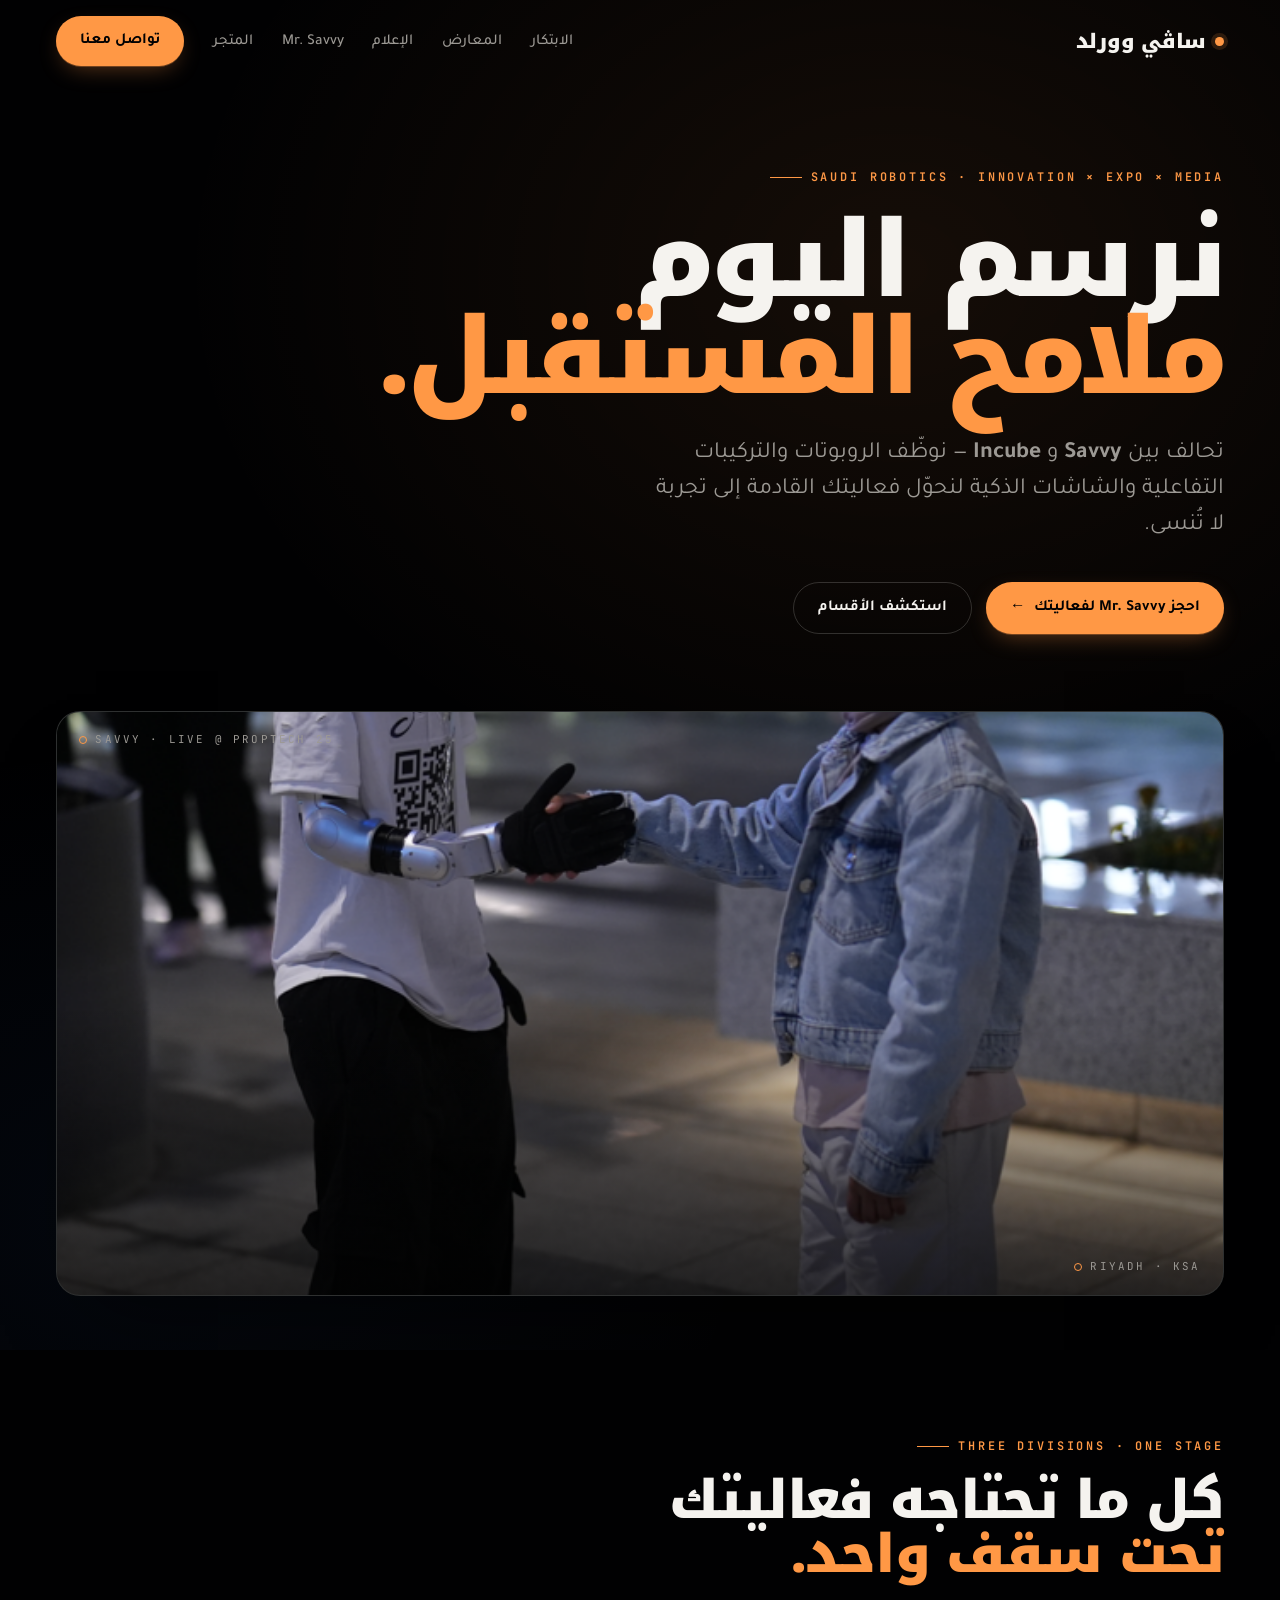
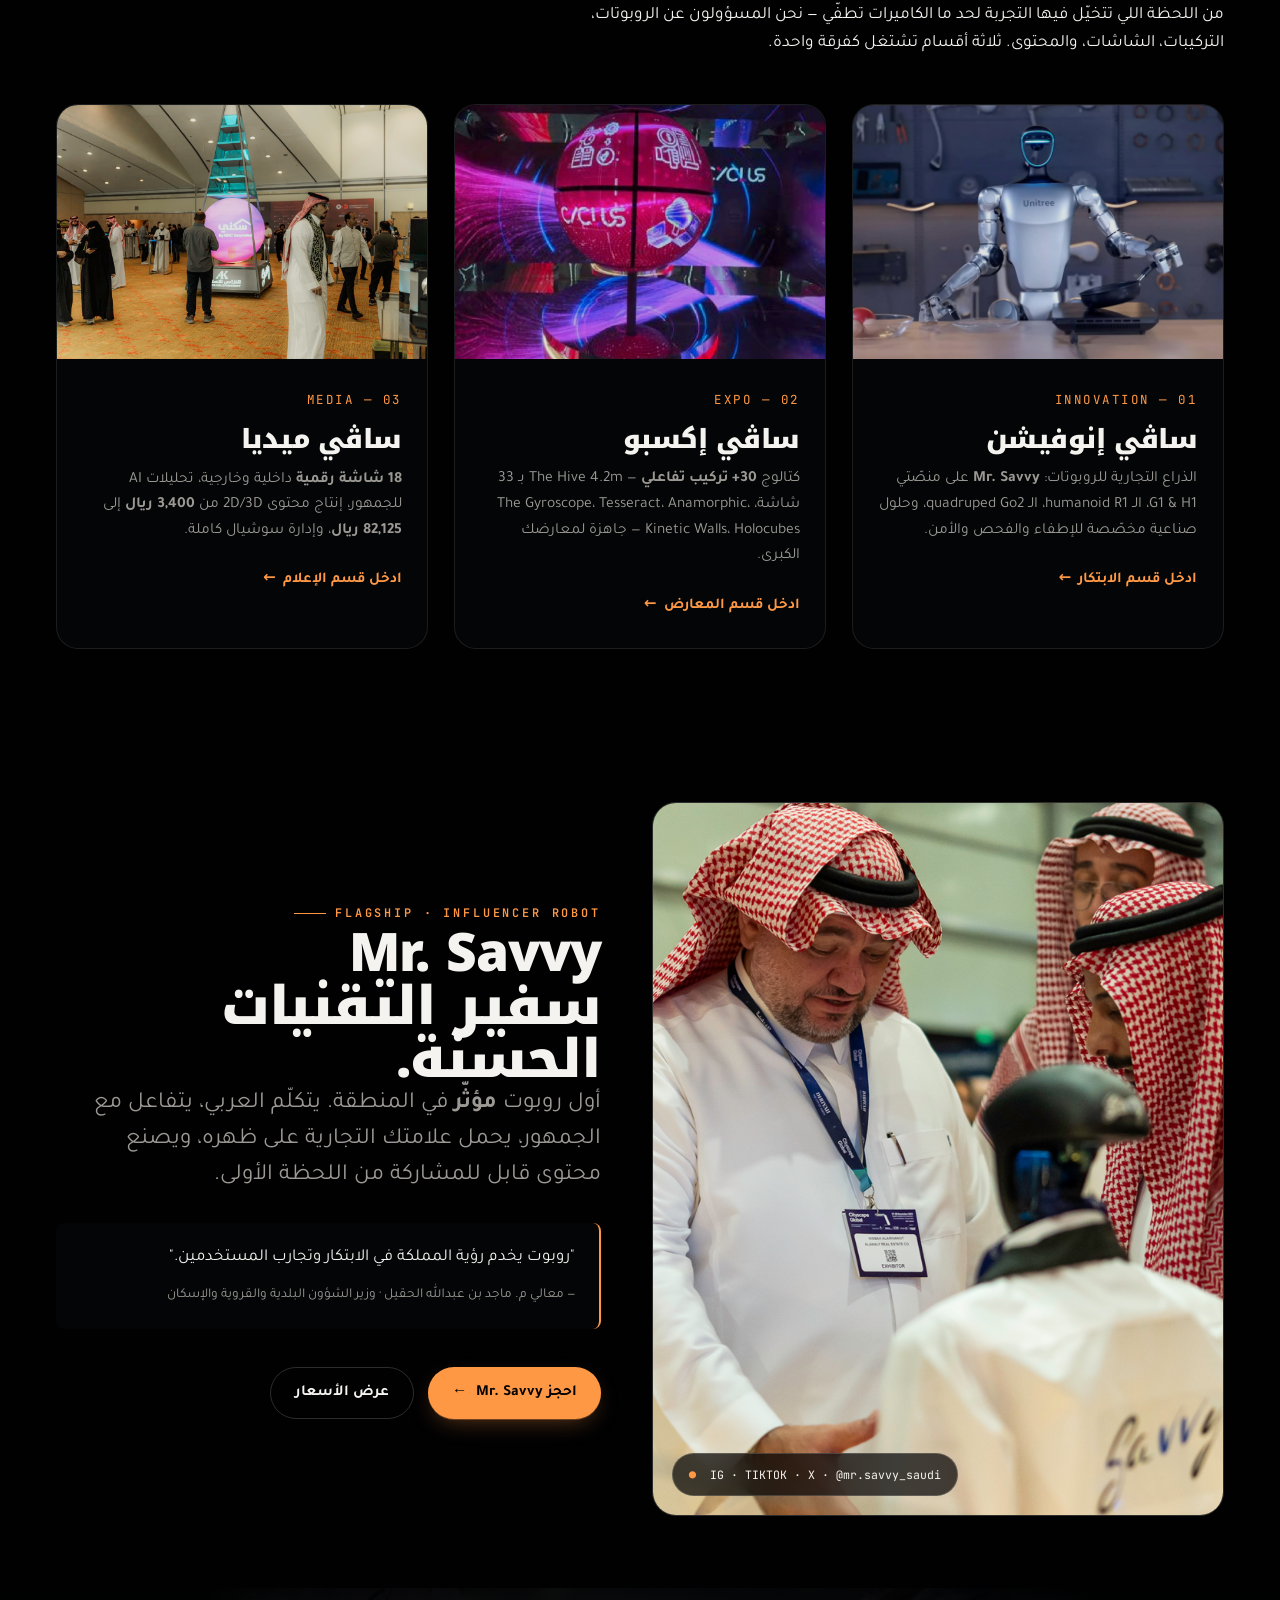
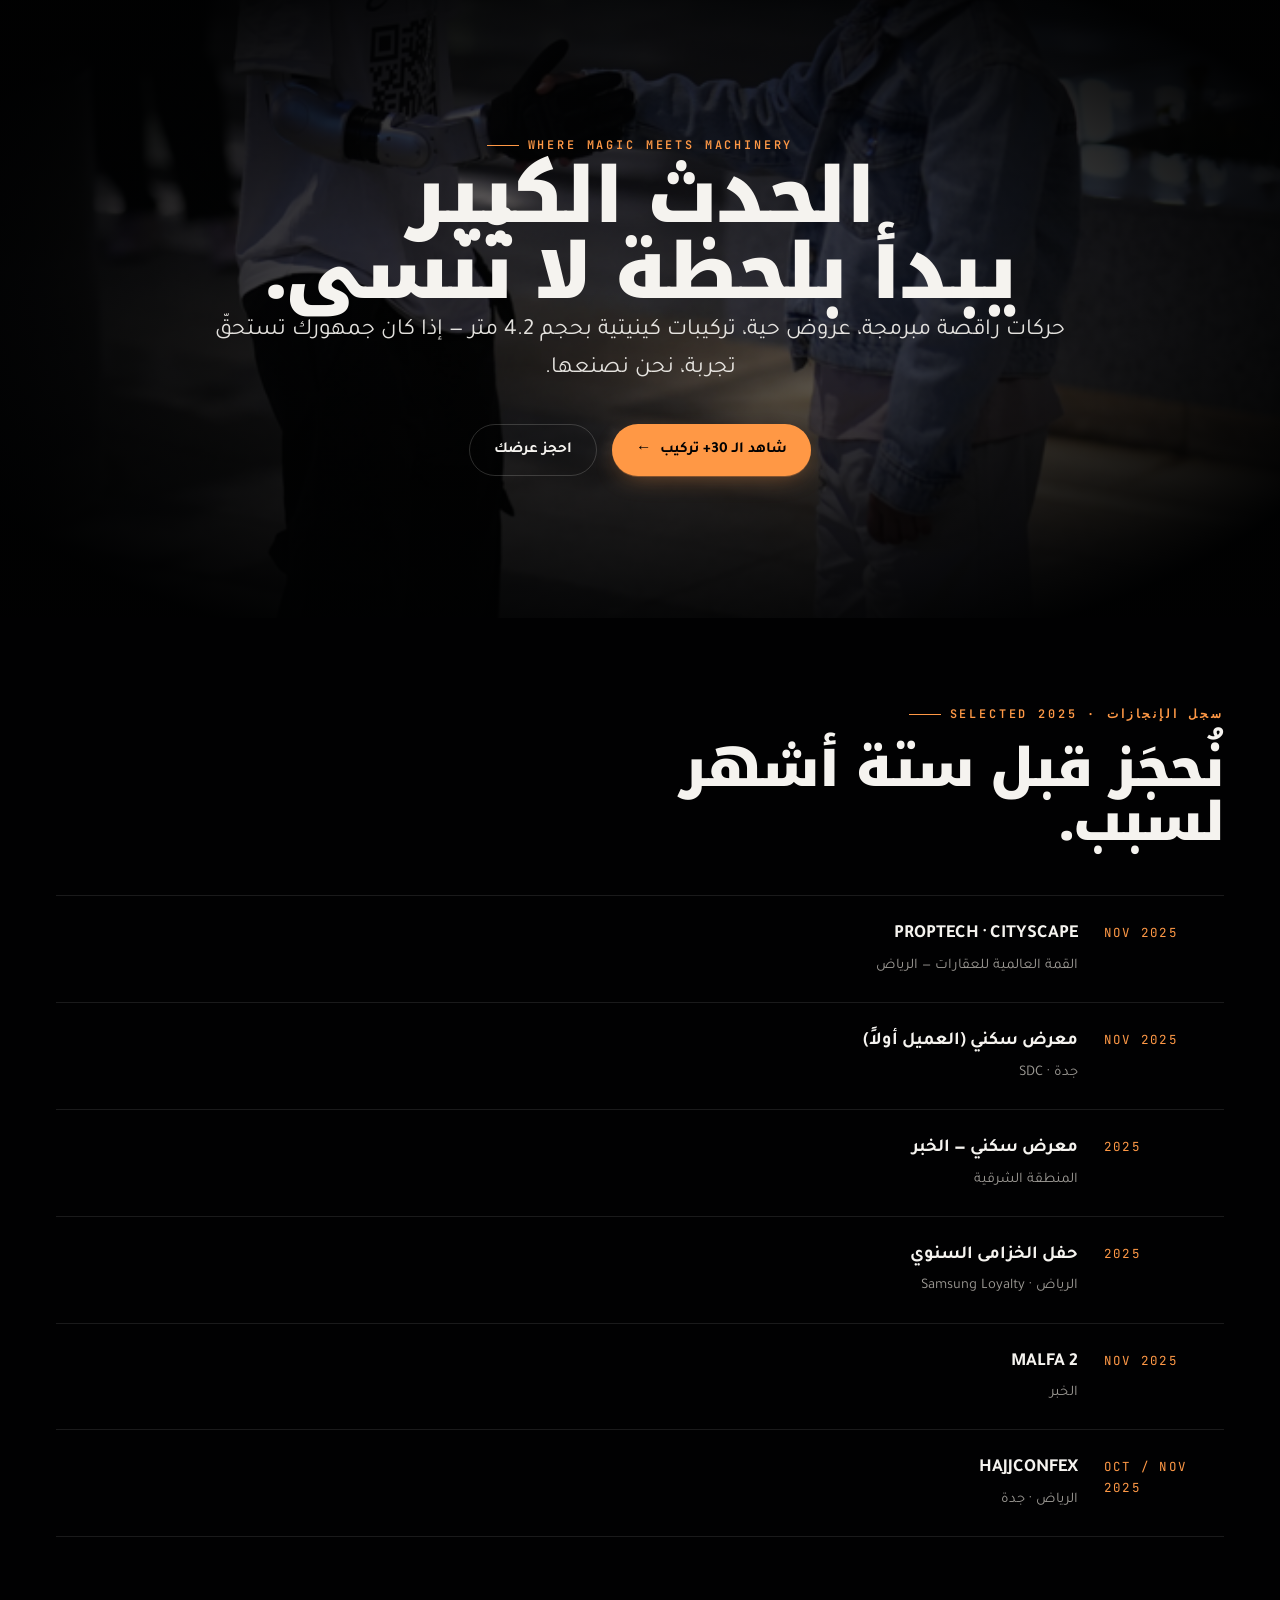
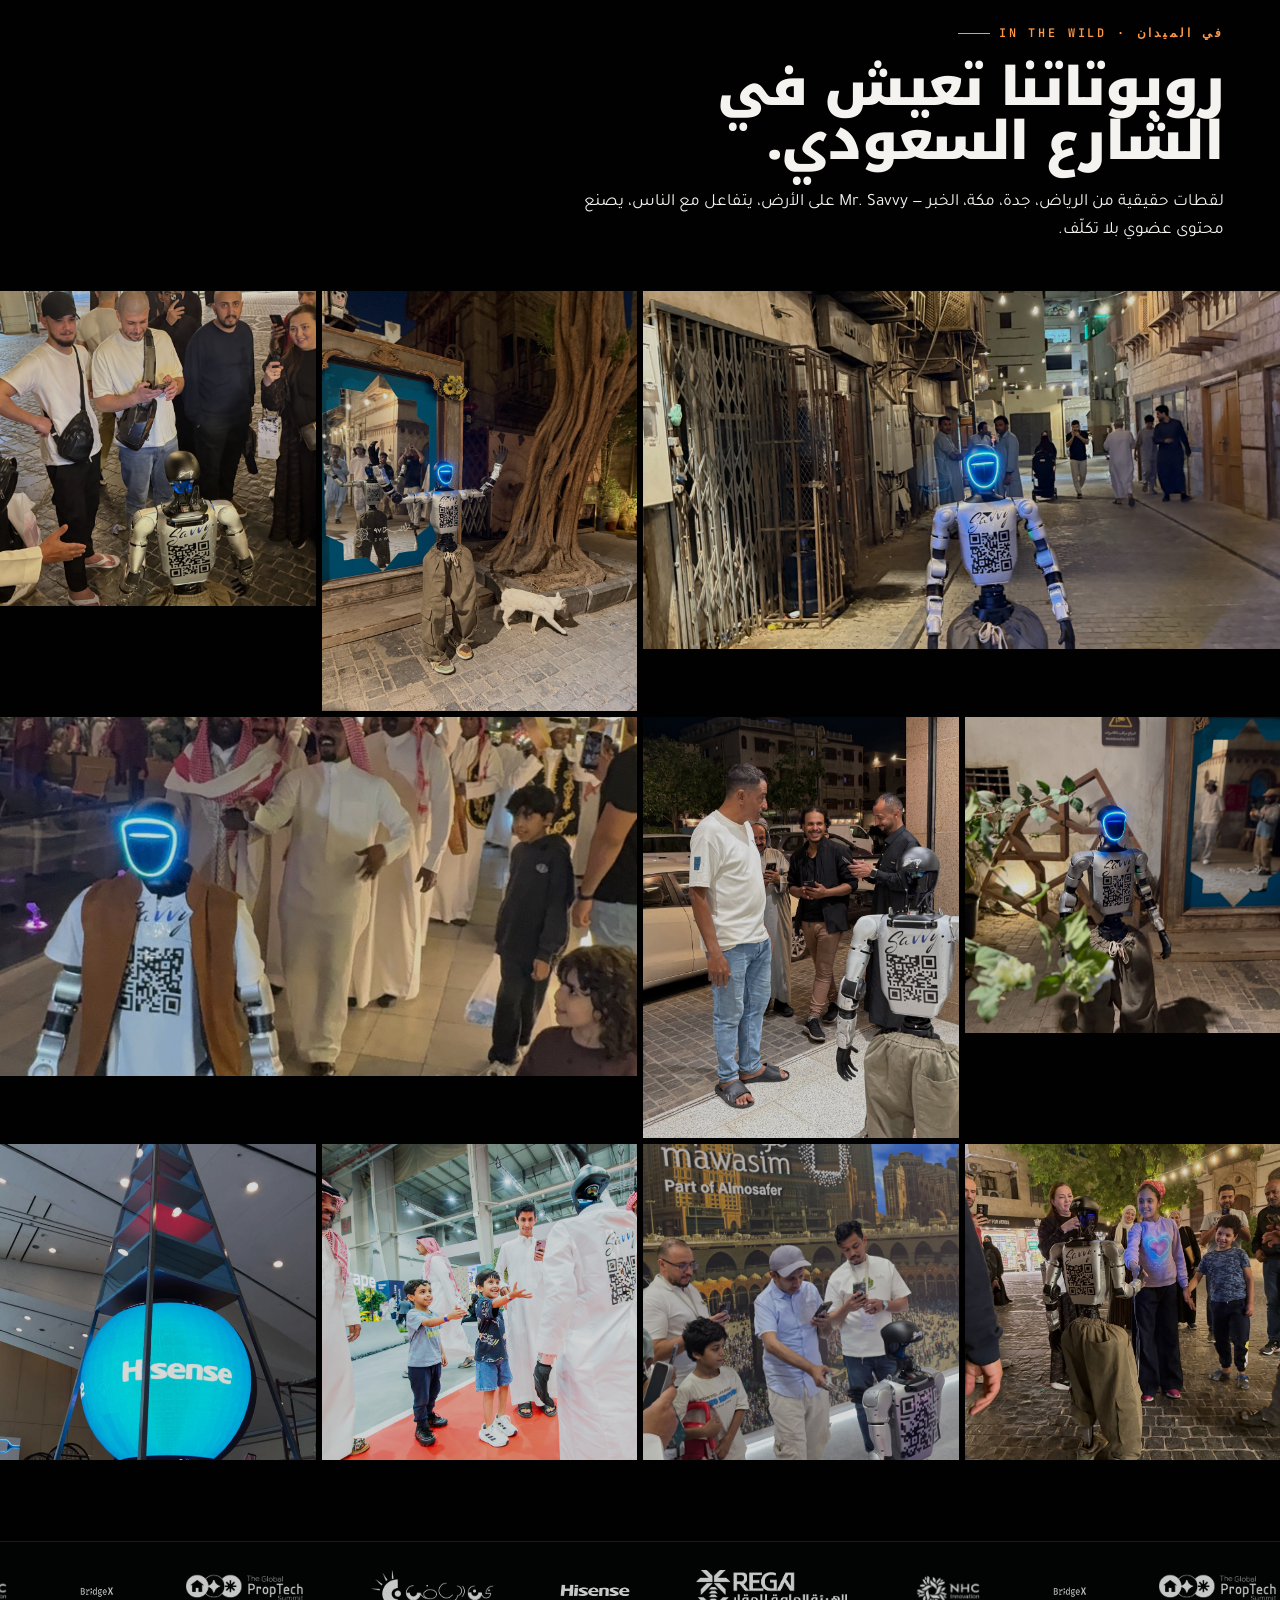
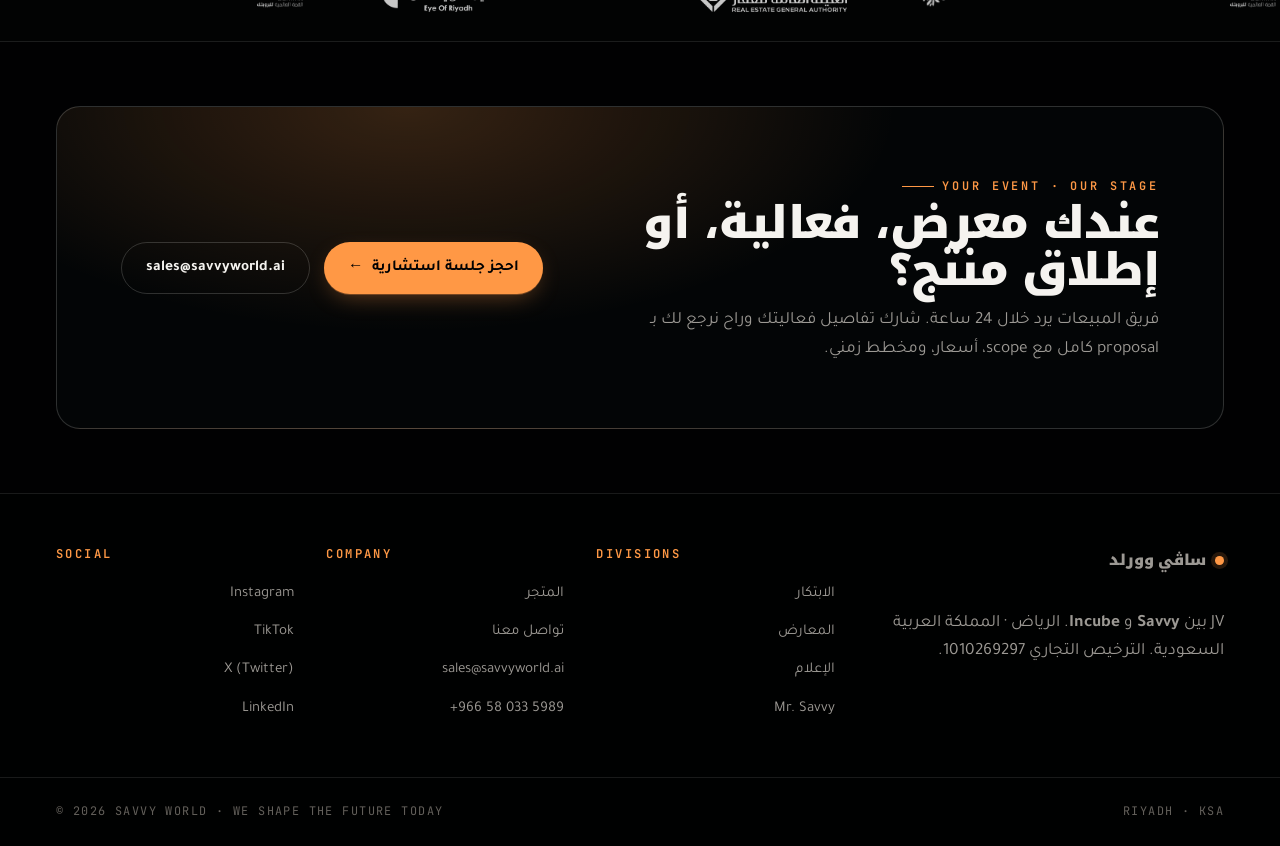
==== commit 16dcc0c1: "Remove disputed performance numbers from public copy Drop: - All stat strips (PROPTECH awards, سكني " ====
--- a/index.html
+++ b/index.html
@@ -70,27 +70,6 @@
   </div>
 </section>
 
-<!-- ========== STAT STRIP ========== -->
-<section class="wrap">
-  <div class="stat-strip" aria-label="نتائج 2025">
-    <div class="stat">
-      <span class="num">174<span class="unit">+</span></span>
-      <span class="label">جائزة على بوث PROPTECH 25</span>
-    </div>
-    <div class="stat">
-      <span class="num">15<span class="unit">M</span></span>
-      <span class="label">ريال مبيعات معرض سكني &mdash; الخبر</span>
-    </div>
-    <div class="stat">
-      <span class="num">100<span class="unit">k+</span></span>
-      <span class="label">مشاهدة على حسابات Mr. Savvy خلال 2025</span>
-    </div>
-    <div class="stat">
-      <span class="num">30<span class="unit">+</span></span>
-      <span class="label">تركيب تفاعلي جاهز للحدث القادم</span>
-    </div>
-  </div>
-</section>
 
 <!-- ========== DIVISIONS ========== -->
 <section class="section" id="divisions">
@@ -145,7 +124,7 @@
         <source src="assets/vid-bariqi.mp4" type="video/mp4">
       </video>
       <div class="socials">
-        <span class="dot">●</span> IG&nbsp;90k &middot; TIKTOK&nbsp;49k &middot; EXT&nbsp;+100k
+        <span class="dot">●</span> IG &middot; TIKTOK &middot; X &middot; @mr.savvy_saudi
       </div>
     </div>
     <div class="copy">
@@ -194,46 +173,40 @@
 
     <div class="timeline">
       <div class="event">
-        <span class="date">NOV 16–19</span>
+        <span class="date">NOV 2025</span>
         <span class="name">PROPTECH · CITYSCAPE
           <span class="place">القمة العالمية للعقارات &mdash; الرياض</span>
         </span>
-        <span class="stat">174 جائزة &middot; 8,000+ زائر &middot; 60+ بوث</span>
-      </div>
-      <div class="event">
-        <span class="date">NOV 09–12</span>
+      </div>
+      <div class="event">
+        <span class="date">NOV 2025</span>
         <span class="name">معرض سكني (العميل أولاً)
           <span class="place">جدة &middot; SDC</span>
         </span>
-        <span class="stat">7,886 زائر &middot; 113 حجز</span>
       </div>
       <div class="event">
         <span class="date">2025</span>
         <span class="name">معرض سكني &mdash; الخبر
           <span class="place">المنطقة الشرقية</span>
         </span>
-        <span class="stat">15M+ ريال مبيعات &middot; 120 جائزة</span>
       </div>
       <div class="event">
         <span class="date">2025</span>
         <span class="name">حفل الخزامى السنوي
           <span class="place">الرياض &middot; Samsung Loyalty</span>
         </span>
-        <span class="stat">50 جائزة &middot; 1,500+ موظف</span>
-      </div>
-      <div class="event">
-        <span class="date">NOV 28</span>
+      </div>
+      <div class="event">
+        <span class="date">NOV 2025</span>
         <span class="name">MALFA 2
           <span class="place">الخبر</span>
         </span>
-        <span class="stat">Live activation</span>
-      </div>
-      <div class="event">
-        <span class="date">OCT / NOV</span>
+      </div>
+      <div class="event">
+        <span class="date">OCT / NOV 2025</span>
         <span class="name">HAJJCONFEX
           <span class="place">الرياض &middot; جدة</span>
         </span>
-        <span class="stat">معرض الحج والعمرة</span>
       </div>
     </div>
   </div>
